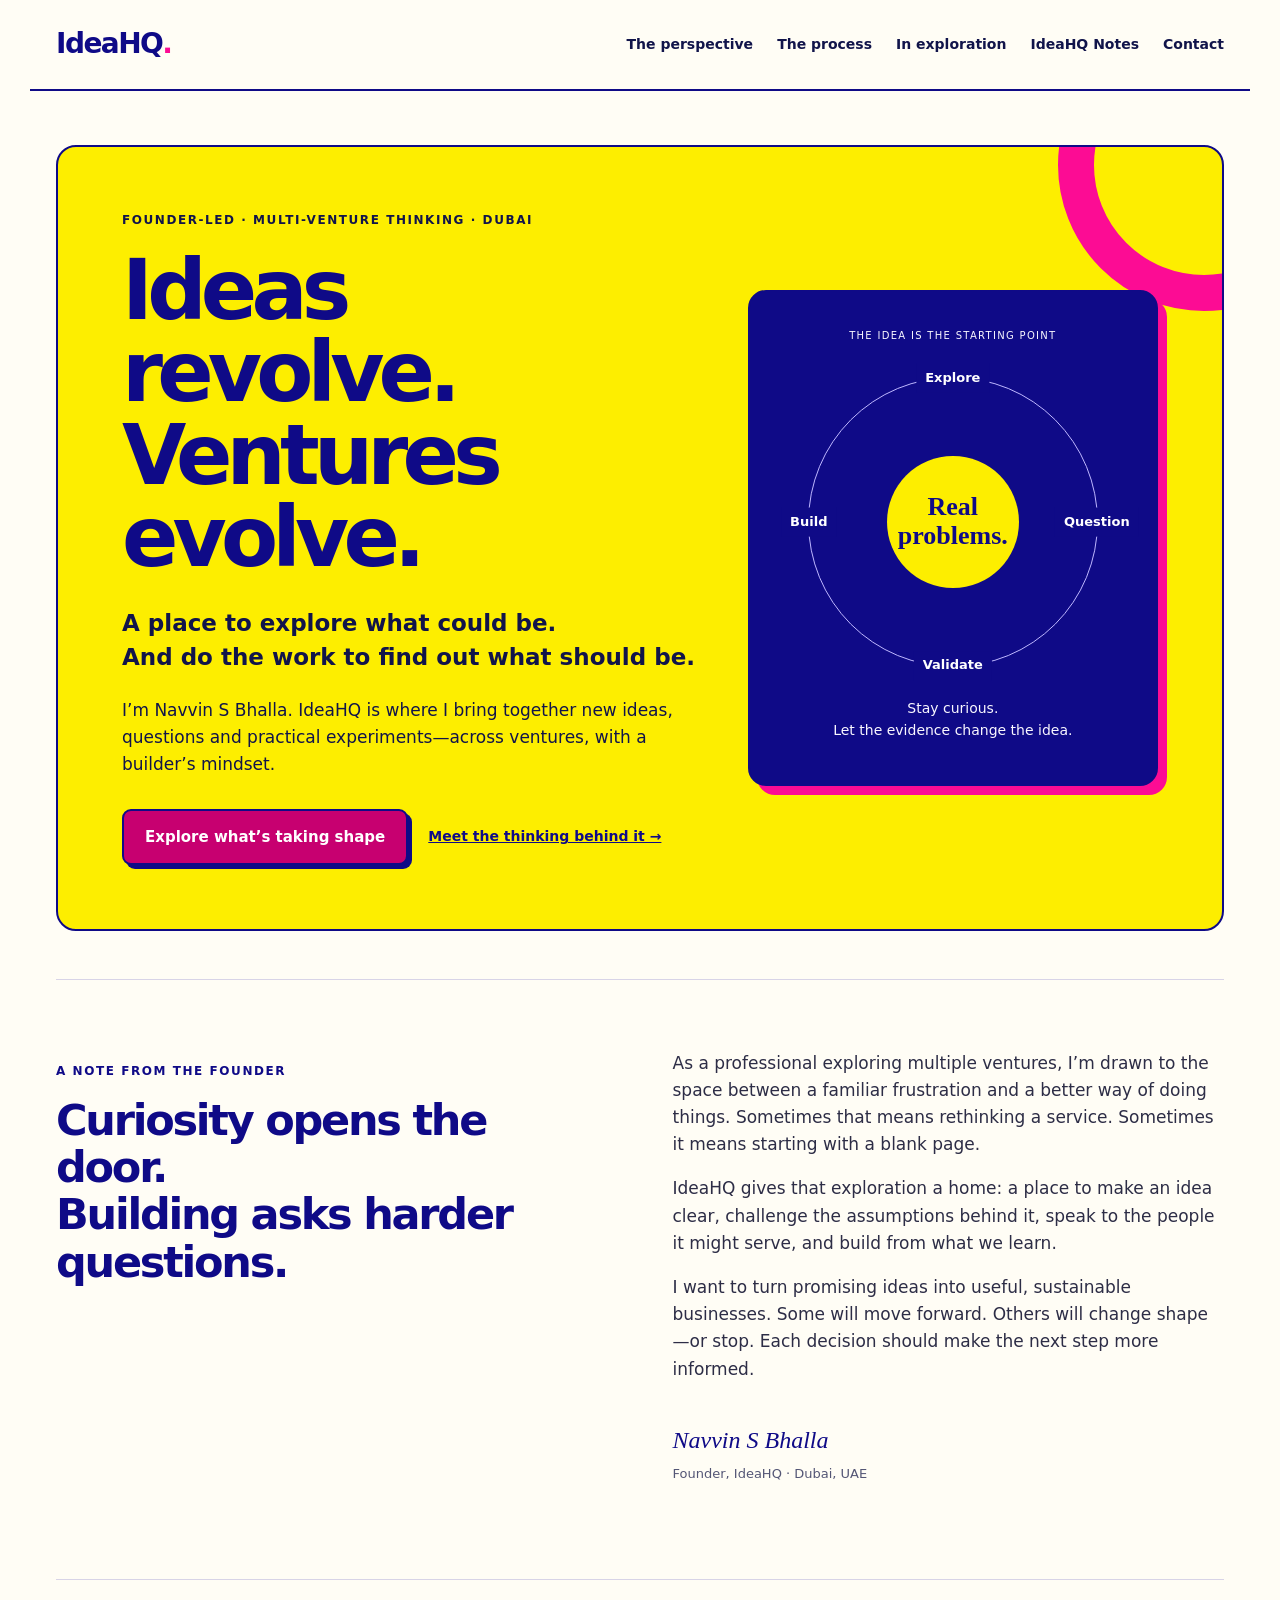
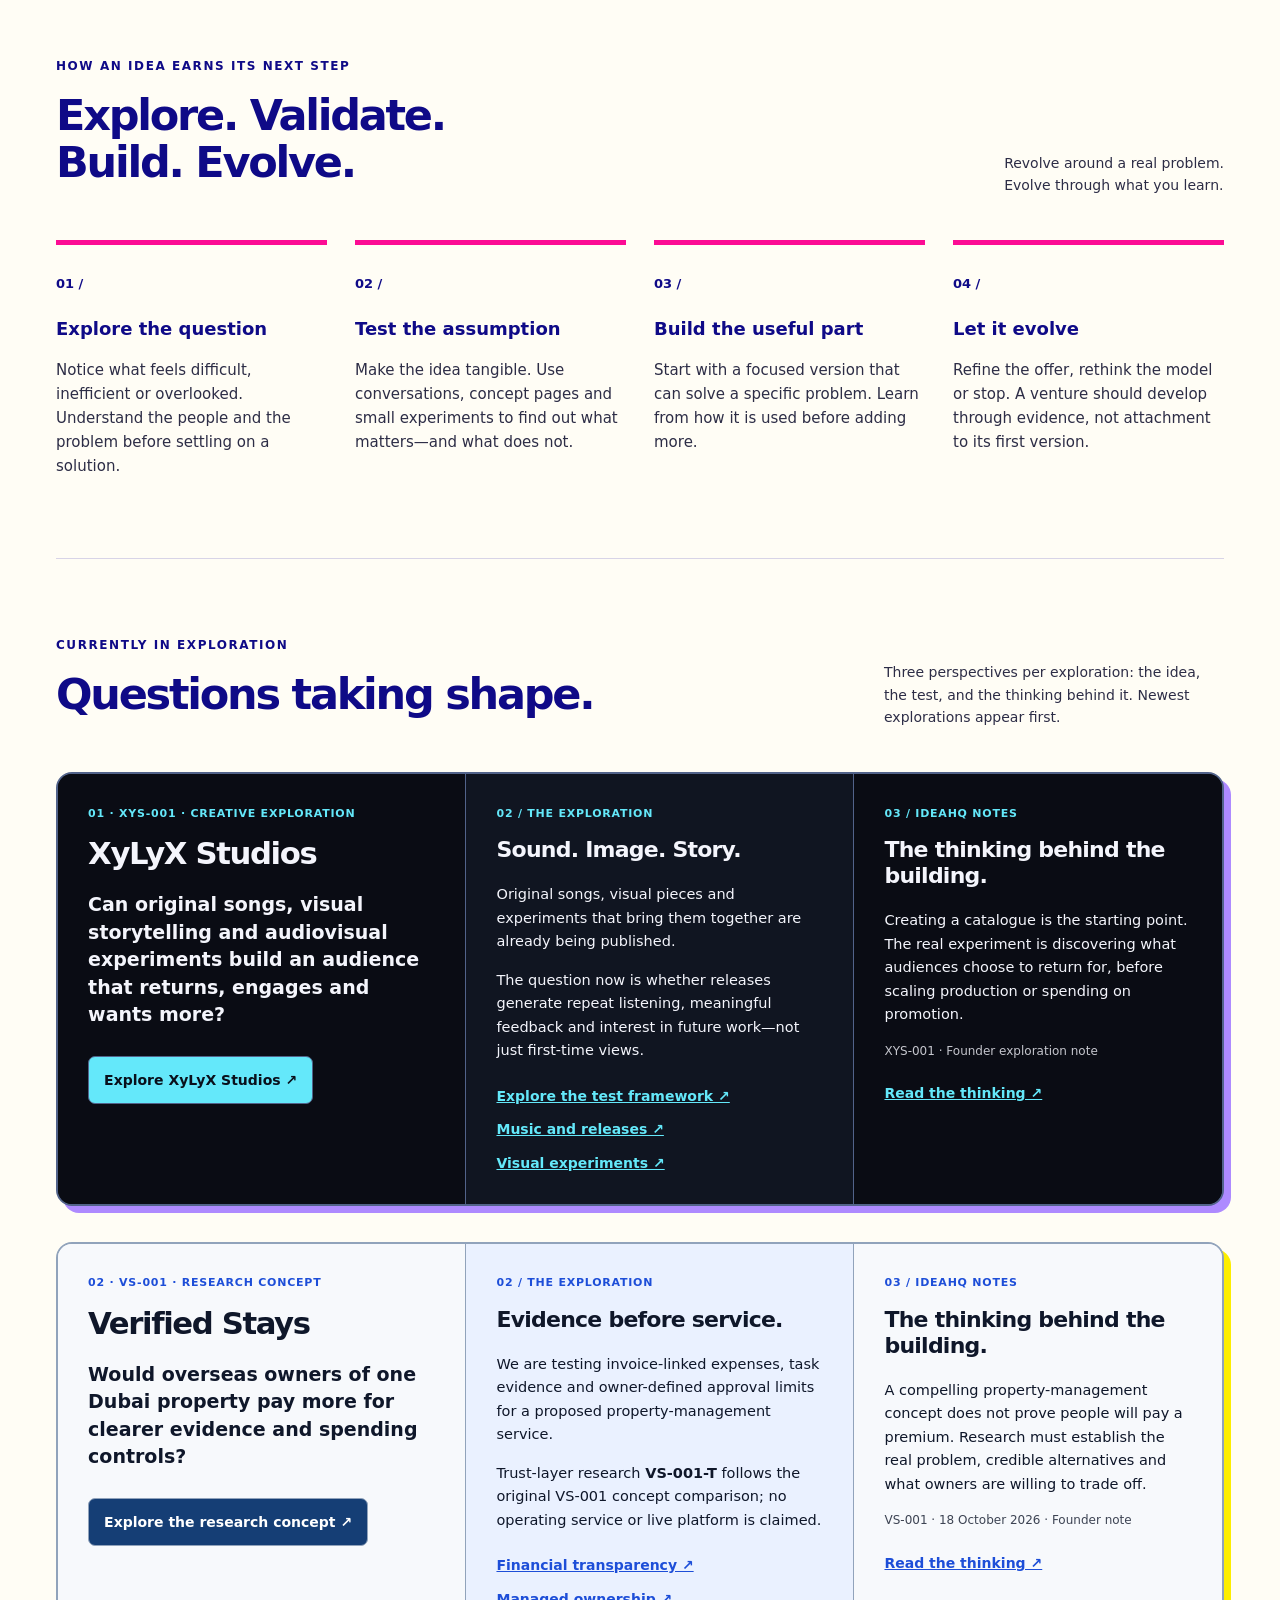
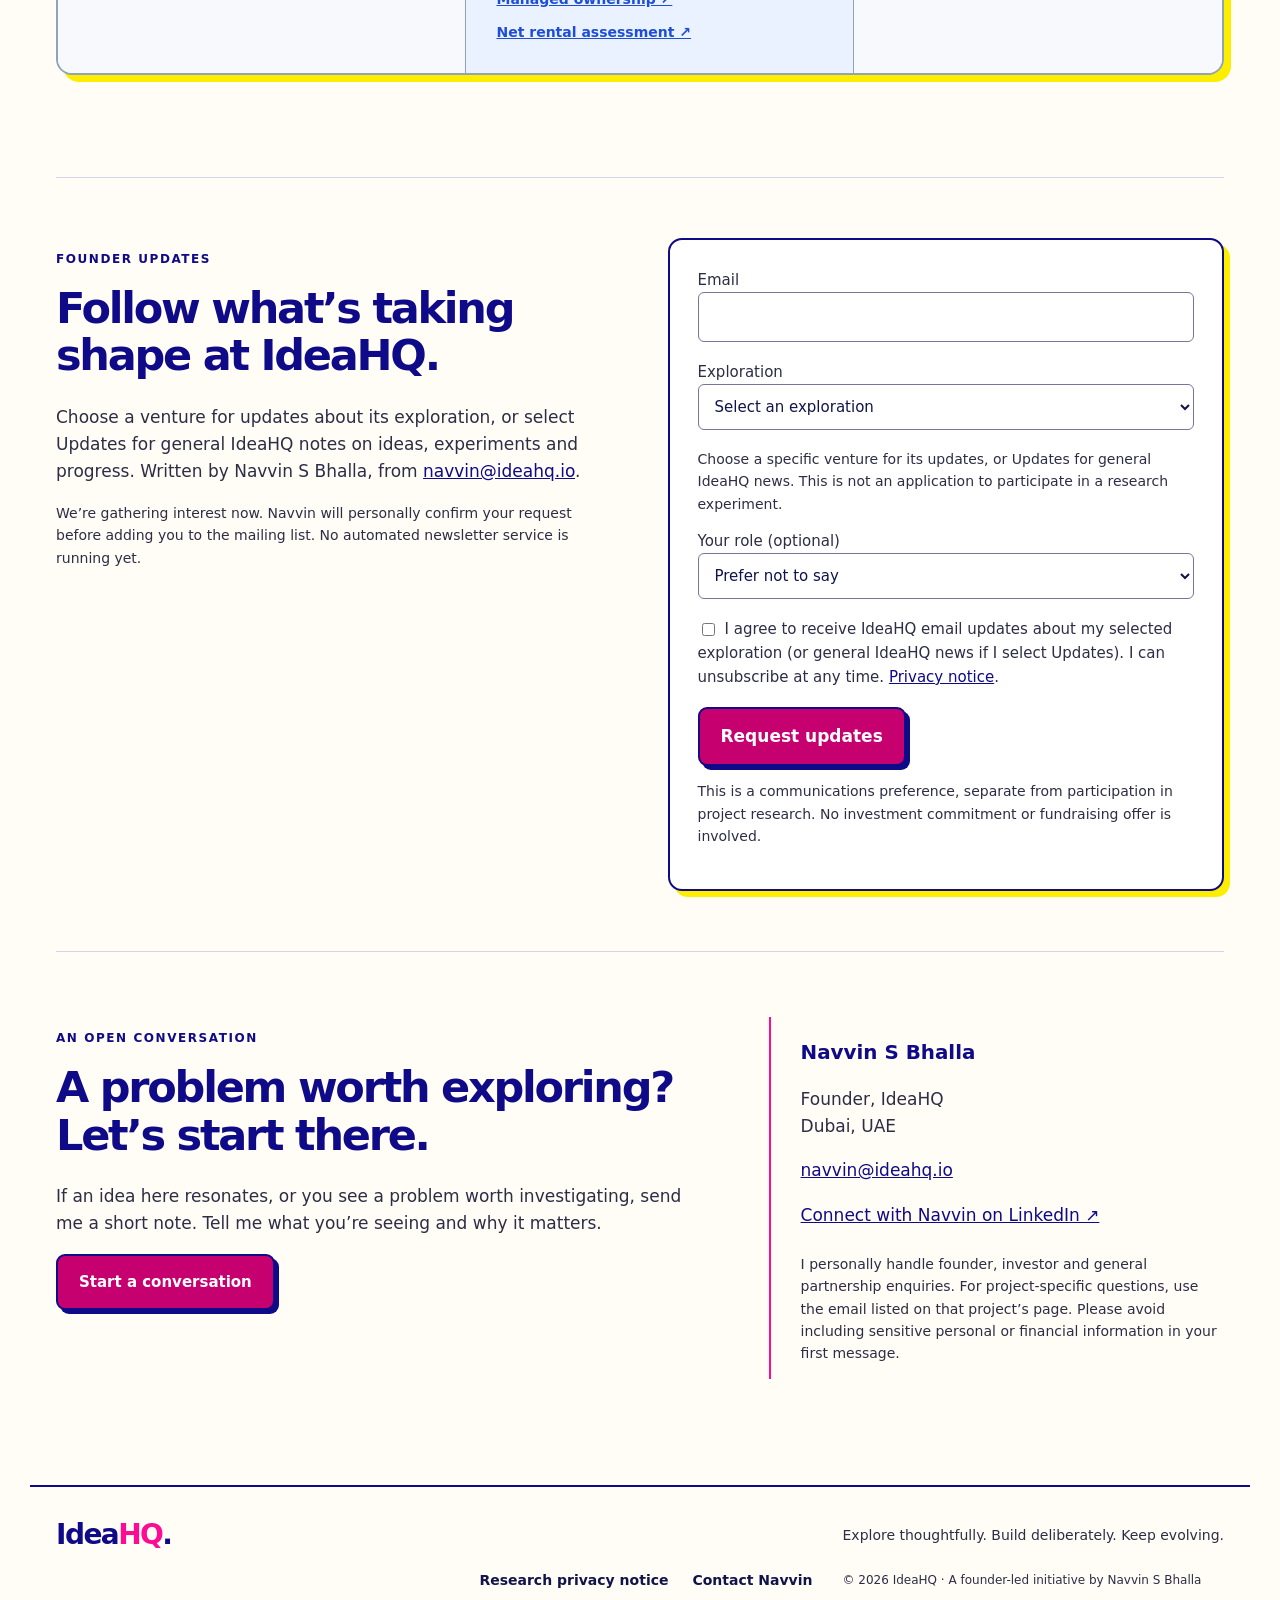
==== site/index.html @ 05d21f43 "Add shared exploration selection to founder update forms" ====
<!doctype html>
<html lang="en"><head><meta charset="utf-8"><meta name="viewport" content="width=device-width, initial-scale=1"><meta name="robots" content="noindex,nofollow"><title>IdeaHQ — Ideas revolve. Ventures evolve.</title><link rel="stylesheet" href="styles.css"><link rel="stylesheet" href="home.css"><link rel="stylesheet" href="idea-brand.css"><meta name="description" content="A founder-led space by Navvin S Bhalla to explore ideas across ventures, test assumptions and build from what we learn."><link rel="canonical" href="https://ideahq.io/">
<meta property="og:type" content="website"><meta property="og:site_name" content="IdeaHQ"><meta property="og:locale" content="en_US"><meta property="og:url" content="https://ideahq.io/"><meta property="og:title" content="IdeaHQ — Ideas revolve. Ventures evolve."><meta property="og:description" content="A founder-led space by Navvin S Bhalla to explore ideas across ventures, test assumptions and build from what we learn."><meta property="og:image" content="https://ideahq.io/assets/ideahq-share-v1.png"><meta property="og:image:secure_url" content="https://ideahq.io/assets/ideahq-share-v1.png"><meta property="og:image:type" content="image/png"><meta property="og:image:width" content="1200"><meta property="og:image:height" content="630"><meta property="og:image:alt" content="IdeaHQ. Ideas revolve. Ventures evolve. Explore ideas, test assumptions and build.">
<meta name="twitter:card" content="summary_large_image"><meta name="twitter:title" content="IdeaHQ — Ideas revolve. Ventures evolve."><meta name="twitter:description" content="A founder-led space by Navvin S Bhalla to explore ideas across ventures, test assumptions and build from what we learn."><meta name="twitter:image" content="https://ideahq.io/assets/ideahq-share-v1.png"><meta name="twitter:image:alt" content="IdeaHQ. Ideas revolve. Ventures evolve. Explore ideas, test assumptions and build."></head>
<body class="home"><header><a class="brand" href="./">Idea<span>HQ</span><span class="wordmark-dot">.</span></a><nav aria-label="Main navigation"><a href="#perspective">The perspective</a><a href="#process">The process</a><a href="#exploring">In exploration</a><a href="notes/">IdeaHQ Notes</a><a href="#contact">Contact</a></nav></header>
<main><section class="home-hero"><div><p class="eyebrow">Founder-led · Multi-venture thinking · Dubai</p><h1>Ideas revolve.<br>Ventures evolve.</h1><p class="hero-lead">A place to explore what could be.<br>And do the work to find out what should be.</p><p>I’m Navvin S Bhalla. IdeaHQ is where I bring together new ideas, questions and practical experiments—across ventures, with a builder’s mindset.</p><div class="hero-actions"><a class="primary-cta" href="#exploring">Explore what’s taking shape</a><a class="text-link" href="#perspective">Meet the thinking behind it →</a></div></div><aside class="thinking-map" aria-label="Our approach: explore, question, validate, build, and repeat"><span class="map-label">THE IDEA IS THE STARTING POINT</span><div class="orbit"><span class="orbit-word top">Explore</span><span class="orbit-word right">Question</span><div class="orbit-centre">Real<br>problems.</div><span class="orbit-word bottom">Validate</span><span class="orbit-word left">Build</span></div><p>Stay curious.<br>Let the evidence change the idea.</p></aside></section>
<section class="founder-section" id="perspective"><div><p class="eyebrow">A note from the founder</p><h2>Curiosity opens the door.<br>Building asks harder questions.</h2></div><div class="founder-copy"><p>As a professional exploring multiple ventures, I’m drawn to the space between a familiar frustration and a better way of doing things. Sometimes that means rethinking a service. Sometimes it means starting with a blank page.</p><p>IdeaHQ gives that exploration a home: a place to make an idea clear, challenge the assumptions behind it, speak to the people it might serve, and build from what we learn.</p><p>I want to turn promising ideas into useful, sustainable businesses. Some will move forward. Others will change shape—or stop. Each decision should make the next step more informed.</p><p class="signature">Navvin S Bhalla<span>Founder, IdeaHQ · Dubai, UAE</span></p></div></section>
<section class="process-section" id="process"><div class="section-head"><div><p class="eyebrow">How an idea earns its next step</p><h2>Explore. Validate.<br>Build. Evolve.</h2></div><p>Revolve around a real problem.<br>Evolve through what you learn.</p></div><div class="process-grid"><article><span class="step-number">01 /</span><h3>Explore the question</h3><p>Notice what feels difficult, inefficient or overlooked. Understand the people and the problem before settling on a solution.</p></article><article><span class="step-number">02 /</span><h3>Test the assumption</h3><p>Make the idea tangible. Use conversations, concept pages and small experiments to find out what matters—and what does not.</p></article><article><span class="step-number">03 /</span><h3>Build the useful part</h3><p>Start with a focused version that can solve a specific problem. Learn from how it is used before adding more.</p></article><article><span class="step-number">04 /</span><h3>Let it evolve</h3><p>Refine the offer, rethink the model or stop. A venture should develop through evidence, not attachment to its first version.</p></article></div></section>
<section class="exploring-section exploration-directory" id="exploring">
<div class="section-head"><div><p class="eyebrow">Currently in exploration</p><h2>Questions taking shape.</h2></div><p>Three perspectives per exploration: the idea, the test, and the thinking behind it. Newest explorations appear first.</p></div>
<!-- STANDARD: newest first, display positions only. Preserve immutable experiment IDs, URLs, and form identifiers. Each exploration has exactly three panels. -->
<article class="exploration-row exploration-row--xylyx" aria-labelledby="xylyx-studios-title">
<div class="exploration-panel exploration-panel--identity">
<p class="exploration-kicker">01 · XYS-001 · Creative exploration</p>
<h3 id="xylyx-studios-title">XyLyX Studios</h3>
<p class="exploration-question">Can original songs, visual storytelling and audiovisual experiments build an audience that returns, engages and wants more?</p>
<a class="exploration-cta" href="https://xylyxstudios.com/" rel="noopener noreferrer">Explore XyLyX Studios ↗</a>
</div>
<div class="exploration-panel exploration-panel--test">
<p class="exploration-panel-label">02 / The exploration</p>
<h4>Sound. Image. Story.</h4>
<p>Original songs, visual pieces and experiments that bring them together are already being published.</p>
<p>The question now is whether releases generate repeat listening, meaningful feedback and interest in future work—not just first-time views.</p>
<div class="exploration-links"><a href="xylyx-studios/">Explore the test framework ↗</a><a href="https://xylyxstudios.com/works/" rel="noopener noreferrer">Music and releases ↗</a><a href="https://xylyxstudios.com/visuals/" rel="noopener noreferrer">Visual experiments ↗</a></div>
</div>
<div class="exploration-panel exploration-panel--thinking">
<p class="exploration-panel-label">03 / IdeaHQ Notes</p>
<h4>The thinking behind the building.</h4>
<p>Creating a catalogue is the starting point. The real experiment is discovering what audiences choose to return for, before scaling production or spending on promotion.</p>
<p class="exploration-note-meta">XYS-001 · Founder exploration note</p>
<a class="exploration-note-link" href="notes/#xylyx-studios-exploration">Read the thinking ↗</a>
</div>
</article>
<article class="exploration-row exploration-row--stays" aria-labelledby="verified-stays-title">
<div class="exploration-panel exploration-panel--identity">
<p class="exploration-kicker">02 · VS-001 · Research concept</p>
<h3 id="verified-stays-title">Verified Stays</h3>
<p class="exploration-question">Would overseas owners of one Dubai property pay more for clearer evidence and spending controls?</p>
<a class="exploration-cta" href="verified-stays/">Explore the research concept ↗</a>
</div>
<div class="exploration-panel exploration-panel--test">
<p class="exploration-panel-label">02 / The exploration</p>
<h4>Evidence before service.</h4>
<p>We are testing invoice-linked expenses, task evidence and owner-defined approval limits for a proposed property-management service.</p>
<p>Trust-layer research <strong>VS-001-T</strong> follows the original VS-001 concept comparison; no operating service or live platform is claimed.</p>
<div class="exploration-links"><a href="property-finance/">Financial transparency ↗</a><a href="property-managed/">Managed ownership ↗</a><a href="property-yield/">Net rental assessment ↗</a></div>
</div>
<div class="exploration-panel exploration-panel--thinking">
<p class="exploration-panel-label">03 / IdeaHQ Notes</p>
<h4>The thinking behind the building.</h4>
<p>A compelling property-management concept does not prove people will pay a premium. Research must establish the real problem, credible alternatives and what owners are willing to trade off.</p>
<p class="exploration-note-meta">VS-001 · 18 October 2026 · Founder note</p>
<a class="exploration-note-link" href="notes/#starting-with-questions">Read the thinking ↗</a>
</div>
</article>
</section>
<section class="notes-subscribe" id="subscribe"><div><p class="eyebrow">Founder updates</p><h2>Follow what’s taking shape at IdeaHQ.</h2><p>Choose a venture for updates about its exploration, or select Updates for general IdeaHQ notes on ideas, experiments and progress. Written by Navvin S Bhalla, from <a href="mailto:navvin@ideahq.io">navvin@ideahq.io</a>.</p><p class="small">We’re gathering interest now. Navvin will personally confirm your request before adding you to the mailing list. No automated newsletter service is running yet.</p></div><form name="ideahq-founder-updates" method="POST" action="/updates-thanks" data-netlify="true" netlify-honeypot="bot-field"><input type="hidden" name="form-name" value="ideahq-founder-updates"><input type="hidden" name="subject" value="[IdeaHQ | Founder Updates] Subscription request"><input type="hidden" name="notice_version" value="founder-updates-2026-11-11-v2"><p hidden><label>Leave empty<input name="bot-field" tabindex="-1" autocomplete="off"></label></p><label for="subscriber-email">Email<input id="subscriber-email" type="email" name="email" autocomplete="email" maxlength="254" required></label><label for="subscriber-exploration">Exploration<select id="subscriber-exploration" name="exploration_interest" data-exploration-select required><option value="">Select an exploration</option><option value="XYS-001">XyLyX Studios (XYS-001)</option><option value="VS-001">Verified Stays (VS-001)</option><option value="updates">Updates</option></select></label><p class="small exploration-select-help">Choose a specific venture for its updates, or Updates for general IdeaHQ news. This is not an application to participate in a research experiment.</p><label for="subscriber-role">Your role (optional)<select id="subscriber-role" name="role"><option value="">Prefer not to say</option><option>Investor / venture capital</option><option>Family office</option><option>Accelerator / incubator</option><option>Founder / collaborator</option><option>Other interested reader</option></select></label><label class="check"><input type="checkbox" name="updates_consent" value="yes" required>I agree to receive IdeaHQ email updates about my selected exploration (or general IdeaHQ news if I select Updates). I can unsubscribe at any time. <a href="/updates-privacy.html">Privacy notice</a>.</label><button type="submit">Request updates</button><p class="small">This is a communications preference, separate from participation in project research. No investment commitment or fundraising offer is involved.</p></form></section><section class="contact-section" id="contact"><div><p class="eyebrow">An open conversation</p><h2>A problem worth exploring?<br>Let’s start there.</h2><p>If an idea here resonates, or you see a problem worth investigating, send me a short note. Tell me what you’re seeing and why it matters.</p><a class="primary-cta" href="mailto:navvin@ideahq.io">Start a conversation</a></div><div class="contact-details"><h3>Navvin S Bhalla</h3><p>Founder, IdeaHQ<br>Dubai, UAE</p><a href="mailto:navvin@ideahq.io">navvin@ideahq.io</a><p><a href="https://www.linkedin.com/in/navvyn" rel="noopener noreferrer" target="_blank">Connect with Navvin on LinkedIn ↗</a></p><p class="small">I personally handle founder, investor and general partnership enquiries. For project-specific questions, use the email listed on that project’s page. Please avoid including sensitive personal or financial information in your first message.</p></div></section></main>
<footer><a class="brand" href="./">Idea<span>HQ</span>.</a><p>Explore thoughtfully. Build deliberately. Keep evolving.</p><nav aria-label="Footer navigation"><a href="privacy.html">Research privacy notice</a><a href="mailto:navvin@ideahq.io">Contact Navvin</a></nav><p class="small">© 2026 IdeaHQ · A founder-led initiative by Navvin S Bhalla</p></footer><script defer src="/explorations.js"></script></body></html>
---- site/styles.css ----
*{box-sizing:border-box}html{scroll-behavior:smooth}body{margin:0;background:#F7F5F0;color:#0F172A;font:17px/1.6 system-ui,sans-serif}a{color:#2563EB}header,main,footer{max-width:1160px;margin:auto;padding:26px}header{display:flex;justify-content:space-between;align-items:center;border-bottom:1px solid #475569}.brand{color:#0F172A;font-weight:800;font-size:24px;text-decoration:none}.badge,.eyebrow{font-size:12px;letter-spacing:.14em;text-transform:uppercase}.badge{background:#F7F5F0;padding:8px 12px}.hero{display:grid;grid-template-columns:1.4fr 1fr;gap:65px;padding:65px 0}h1{font:clamp(40px,5.7vw,72px)/1.07 Georgia,serif;letter-spacing:-.035em;margin:20px 0}h2{font:36px/1.2 Georgia,serif}h3{margin-bottom:8px}p{max-width:720px}.intro{font-size:20px}.button,button{display:inline-block;border:0;background:#2563EB;color:white;padding:15px 23px;text-decoration:none;font:inherit;cursor:pointer}.button{margin:16px 0}.small{font-size:14px}.panel{background:#F7F5F0;padding:30px;align-self:center;border-top:5px solid #475569}.panel ul{padding-left:22px}.steps{display:grid;grid-template-columns:repeat(3,1fr);gap:32px;padding:20px 0 45px}.number{color:#475569;font-size:14px}.notice{border-left:3px solid #475569;padding:12px 20px;background:#F7F5F0}.formwrap{background:white;padding:35px;margin:25px 0}.grid{display:grid;grid-template-columns:1fr 1fr;gap:20px}label{display:block;font-size:15px}input,select{width:100%;padding:12px;border:1px solid #475569;font:inherit;background:white;color:#0F172A}input[type=checkbox]{width:auto;margin-right:10px}.check{margin:18px 0}.check input{vertical-align:middle}fieldset{border:0;padding:0;margin:0}legend{font-size:22px;margin-bottom:20px}footer{border-top:1px solid #475569;font-size:14px}nav a{margin-right:18px}#result{padding:15px 0;font-weight:bold}:focus-visible{outline:3px solid #2563EB;outline-offset:4px}@media(max-width:760px){.hero,.grid,.steps{grid-template-columns:1fr;gap:22px}.hero{padding:35px 0}header{gap:15px;flex-wrap:wrap}.formwrap{padding:22px}h1{font-size:46px}}
/* Orange is reserved exclusively for primary calls to action. Navy text preserves contrast. */
.button[href="#interest"],button[type="submit"]{background:#F97316;color:#0F172A}
p,.small,.eyebrow,label,footer{color:#475569}
h1,h2,h3,legend,strong{color:#0F172A}
/* Green is only available for explicitly labelled mockup ready states. */
.mockup .ready{color:#15803D}

.detail-field{grid-column:1/-1}.detail-field[hidden]{display:none}.detail-field textarea{display:block;width:100%;padding:12px;border:1px solid #475569;border-radius:4px;font:inherit;background:white;color:#0F172A;resize:vertical}.detail-field .small{margin:6px 0 10px}.contact-info{padding:35px 0;border-top:1px solid #475569}.contact-info h2{margin-top:0}
---- site/home.css ----
/* IdeaHQ home: same palette, orange exclusively for primary actions. */
.home{--ivory:#F7F5F0;--navy:#0F172A;--slate:#475569;--blue:#2563EB}.home header{gap:30px}.home .brand{font-size:28px}.home .brand span:not(.wordmark-dot){color:var(--blue)}.home nav{display:flex;flex-wrap:wrap;gap:24px}.home nav a{margin:0;font-size:14px}.home h1{font:700 clamp(48px,6vw,80px)/1.05 Georgia,serif;letter-spacing:-.045em;margin:20px 0 28px}.home h2{font:500 clamp(30px,3.7vw,43px)/1.2 Georgia,serif;letter-spacing:-.025em;margin:16px 0 24px}.home .eyebrow{color:var(--blue);font-weight:650}.home-hero{display:grid;grid-template-columns:1.4fr 1fr;gap:65px;align-items:center;padding:80px 0 76px}.hero-lead{font-size:23px;line-height:1.45}.hero-actions{display:flex;flex-wrap:wrap;align-items:center;gap:20px;margin-top:30px}.primary-cta{display:inline-block;background:#F97316;color:var(--navy);padding:15px 22px;border-radius:7px;text-decoration:none;font-weight:650;font-size:15px}.text-link{font-size:14px}.thinking-map{padding:28px 18px;text-align:center;border:1px solid var(--slate);border-radius:140px 140px 12px 12px}.map-label{font-size:10px;letter-spacing:.13em;color:var(--slate)}.orbit{position:relative;aspect-ratio:1;max-width:290px;margin:30px auto;border:1px solid var(--blue);border-radius:50%}.orbit-centre{position:absolute;inset:27%;display:grid;place-content:center;border:1px solid var(--slate);border-radius:50%;font:26px/1.1 Georgia,serif}.orbit-word{position:absolute;background:var(--ivory);padding:4px 9px;color:var(--blue);font-size:13px}.orbit-word.top{top:0;left:50%;transform:translate(-50%,-50%)}.orbit-word.bottom{bottom:0;left:50%;transform:translate(-50%,50%)}.orbit-word.left{left:0;top:50%;transform:translate(-50%,-50%)}.orbit-word.right{right:0;top:50%;transform:translate(50%,-50%)}.thinking-map p{font-size:14px}.founder-section{display:grid;grid-template-columns:1fr 1fr;gap:65px;padding:70px 0;border-top:1px solid var(--slate)}.founder-copy p:first-child{margin-top:0}.signature{font:italic 24px Georgia,serif;color:var(--navy);padding-top:20px}.signature span{display:block;font:13px/1.6 system-ui,sans-serif;color:var(--slate);margin-top:10px}.process-section,.exploring-section{padding:65px 0;border-top:1px solid var(--slate)}.section-head{display:flex;justify-content:space-between;align-items:end;gap:35px;margin-bottom:30px}.section-head>p{font-size:14px;max-width:340px}.process-grid{display:grid;grid-template-columns:repeat(4,minmax(0,1fr));gap:28px}.process-grid article{padding-top:24px;border-top:2px solid var(--blue)}.process-grid h3{font-size:18px}.process-grid p{font-size:15px}.step-number{font-size:13px;color:var(--slate)}.venture-feature{display:grid;grid-template-columns:1fr 1fr;border:1px solid var(--slate);border-radius:12px;overflow:hidden}.venture-summary,.venture-detail{padding:35px}.venture-summary{border-right:1px solid var(--slate)}.status-label{font-size:11px;text-transform:uppercase;letter-spacing:.08em;color:var(--blue)}.venture-summary h3{font:36px Georgia,serif;margin:20px 0}.venture-question{font-size:21px;line-height:1.5}.related-links{display:flex;flex-direction:column;gap:10px;font-size:14px}.contact-section{display:grid;grid-template-columns:1.4fr 1fr;gap:75px;padding:65px 0 80px;border-top:1px solid var(--slate)}.contact-details{align-self:center;border-left:2px solid var(--blue);padding-left:30px}.contact-details .small{margin-top:24px}.home footer{display:grid;grid-template-columns:1fr auto;gap:12px 30px;align-items:center}.home footer p{font-size:14px;margin:0}.home footer nav{justify-content:flex-end}.home footer .small{font-size:12px}
@media(max-width:900px){.process-grid{grid-template-columns:1fr 1fr}.home-hero{gap:35px}.orbit{max-width:220px}.thinking-map{padding:24px}.home header{flex-wrap:wrap}.home nav{gap:16px}}
@media(max-width:650px){.home-hero,.founder-section,.venture-feature,.contact-section{grid-template-columns:1fr;gap:28px}.home-hero{padding:40px 0}.home h1{font-size:52px}.thinking-map{max-width:340px;width:100%;justify-self:center}.founder-section,.process-section,.exploring-section,.contact-section{padding:42px 0}.section-head{display:block}.process-grid{gap:20px}.venture-summary{border-right:0;border-bottom:1px solid var(--slate)}.venture-summary,.venture-detail{padding:24px}.home footer{grid-template-columns:1fr}.home footer nav{justify-content:flex-start}.contact-details{padding-left:20px}.hero-lead{font-size:21px}}
@media(prefers-reduced-motion:reduce){html{scroll-behavior:auto}}

.notes-subscribe{display:grid;grid-template-columns:1fr 1fr;gap:55px;padding:60px 0;border-top:1px solid #475569}.notes-subscribe form{padding:28px;border:1px solid #475569;border-radius:12px;background:white}.notes-subscribe form>label{margin-bottom:18px}.notes-subscribe button{border-radius:7px}.note-preview{border-left:2px solid #2563EB;padding:12px 26px}.notes-intro{padding:60px 0 30px}.founder-note{max-width:760px;padding-bottom:55px}.founder-note h3{margin-top:30px}.founder-note p{max-width:760px}@media(max-width:650px){.notes-subscribe{grid-template-columns:1fr;gap:20px;padding:40px 0}}
---- site/idea-brand.css ----
/* IdeaHQ V2 brand presentation: homepage and founder notes only.
   The VS-001 research routes and forms deliberately keep their original styles. */
:root {
  --idea-yellow: #FDEE00;
  --idea-cobalt: #0F0A87;
  --idea-pink: #FC0C94;
  --idea-ivory: #FFFDF5;
  --idea-ink: #11144A;
  --idea-body: #2D2D46;
  --idea-muted: #545675;
  --idea-hairline: #D8D4E7;
  --idea-focus: #0F0A87;
}
html { scroll-padding-top: 20px; }
body.home {
  background: var(--idea-ivory);
  color: var(--idea-body);
  font-family: Inter, ui-sans-serif, system-ui, -apple-system, "Segoe UI", sans-serif;
  font-size: 17px;
}
.home header,.home main,.home footer { max-width: 1220px; }
.home header {
  background: var(--idea-ivory);
  border-bottom: 2px solid var(--idea-cobalt);
  padding-top: 22px; padding-bottom: 22px;
}
.home .brand, .home .brand span:not(.wordmark-dot) { color: var(--idea-cobalt); font-weight: 850; letter-spacing: -.055em; }
.home .brand .wordmark-dot, .home footer .brand > span:last-child { color: var(--idea-pink); }
.home nav a { color: var(--idea-ink); text-decoration: none; font-weight: 600; }
.home nav a:hover, .home nav a:focus-visible { color: #AC0065; }
.home h1,.home h2,.home h3,.home legend { color: var(--idea-cobalt); }
.home h1,.home h2 { font-family: ui-sans-serif, Inter, system-ui, sans-serif; font-weight: 850; }
.home h1 { letter-spacing: -.07em; line-height: .99; }
.home h2 { letter-spacing: -.052em; line-height: 1.1; }
.home p,.home .small,.home label { color: var(--idea-body); }
.home .eyebrow,.home .section-label { color: var(--idea-cobalt); letter-spacing: .13em; font-weight: 800; }
.home a { color: var(--idea-cobalt); }
.home a:hover { color: #AE0064; }
.home .home-hero {
  position: relative; isolation: isolate;
  background: var(--idea-yellow);
  border: 2px solid var(--idea-cobalt);
  border-radius: 20px;
  padding: clamp(26px,5vw,68px);
  margin: 28px 0 48px;
  gap: clamp(28px,4vw,56px);
  overflow: hidden;
}
.home .home-hero::after {
  content:""; position:absolute; z-index:-1; width:220px;height:220px;
  border: 36px solid var(--idea-pink); border-radius:50%; right:-128px;top:-128px;
}
.home .home-hero .eyebrow { margin-top: 0; }
.home .home-hero h1 { max-width: 700px; font-size: clamp(46px, 6.5vw, 90px); }
.home .home-hero .hero-lead { color: var(--idea-ink); font-weight: 650; }
.home .home-hero p { color: var(--idea-ink); }
.home .primary-cta, .home .notes-subscribe button {
  display:inline-flex; align-items:center; justify-content:center;
  border:2px solid var(--idea-cobalt); border-radius: 9px;
  background: #C70070; color: white;
  font-weight: 800; text-decoration: none;
  padding: 14px 21px;
  box-shadow: 4px 4px 0 var(--idea-cobalt);
  transition: transform .16s ease, box-shadow .16s ease, background .16s ease;
}
.home .primary-cta:hover, .home .notes-subscribe button:hover {
  background:#A80060; color:white; transform:translate(2px,2px);
  box-shadow: 2px 2px 0 var(--idea-cobalt);
}
.home .text-link { color:var(--idea-cobalt); font-weight:800; }
.home .thinking-map {
  background: var(--idea-cobalt); color:white;
  border: 2px solid var(--idea-cobalt); border-radius: 18px;
  box-shadow: 9px 9px 0 var(--idea-pink);
}
.home .thinking-map p,.home .thinking-map .map-label { color:#F9F7FF; }
.home .orbit { border-color: #BEB7FF; }
.home .orbit-centre { background:var(--idea-yellow); border:0; color:var(--idea-cobalt); font-weight:800; }
.home .orbit-word { background:var(--idea-cobalt); color:#FFF; font-weight:700; }
.home .founder-section,.home .process-section,.home .exploring-section,.home .contact-section,.home .notes-subscribe {
  border-top: 1px solid var(--idea-hairline);
}
.home .signature { color:var(--idea-cobalt); }
.home .signature span { color:var(--idea-muted); }
.home .process-grid article { border-top: 5px solid var(--idea-pink); }
.home .step-number,.home .status-label { color:var(--idea-cobalt); font-weight:800; }
.home .venture-feature {
  background:white; border: 2px solid var(--idea-cobalt); border-radius:15px;
  box-shadow: 8px 8px 0 var(--idea-yellow);
}
.home .venture-summary { background:#F5F3FF; border-color: var(--idea-hairline); }
.home .venture-detail { background:white; }
.home .venture-summary h3 { color:var(--idea-cobalt); font-family:ui-sans-serif,system-ui,sans-serif; font-weight:850; }
.home .note-preview { border-color:var(--idea-pink); background:white; padding:22px 26px; }
.home .notes-subscribe form {
  border: 2px solid var(--idea-cobalt); border-radius:14px;
  background:white; box-shadow:6px 6px 0 var(--idea-yellow);
}
.home input,.home select,.home textarea {
  border: 1px solid #77769A; border-radius:6px;
  background:white; color:var(--idea-ink);
}
.home .check { color:var(--idea-body); }
.home .contact-details { border-color:var(--idea-pink); }
.home footer { border-top:2px solid var(--idea-cobalt); }
.home :focus-visible { outline:3px solid var(--idea-pink); outline-offset:4px; }
@media(max-width:900px) {
  .home .home-hero { grid-template-columns:1fr; }
  .home .thinking-map { width:min(100%,390px); justify-self:center; }
}
@media(max-width:650px) {
  .home .home-hero { border-radius:14px; margin:18px 0 26px; padding:26px 18px 34px; }
  .home .home-hero h1 { font-size:clamp(40px,10vw,59px); }
  .home .home-hero::after { width:120px;height:120px;right:-95px;top:-95px; }
  .home .thinking-map { box-shadow:5px 5px 0 var(--idea-pink); }
  .home .venture-feature { box-shadow:5px 5px 0 var(--idea-yellow); }
  .home .notes-subscribe form { padding:22px; }
}
@media(prefers-reduced-motion:reduce) {
  .home *, .home *::before, .home *::after { transition-duration:0.01ms !important; }
}

/* Multiple independent explorations, with no visual implication of validation. */
.home .exploring-section .venture-feature + .venture-feature { margin-top: 28px; }
.home .venture-feature--studios .venture-summary { background:#FFF6FA; }
.home .venture-feature--studios .status-label { color:#A80060; }
.home .venture-feature--studios .venture-detail .related-links a { overflow-wrap:anywhere; }

/* Venture-specific three-panel exploration system.
   Theme tokens are scoped to individual exploration rows, NOT IdeaHQ globally. */
.home .exploration-directory { container-type:inline-size; }
.home .exploration-row {
  --explore-bg:#F7F9FC; --explore-ink:#0F172A; --explore-accent:#2563EB;
  --explore-border:#A8B4C7; --explore-soft:#EAF1FF; --explore-button:#0F172A;
  display:grid; grid-template-columns: minmax(0,1.05fr) minmax(0,1fr) minmax(0,.95fr);
  border:2px solid var(--explore-border); border-radius:16px;
  overflow:hidden; margin:26px 0 36px; background:var(--explore-bg);
  box-shadow:7px 7px 0 var(--idea-yellow);
}
.home .exploration-row--xylyx {
  --explore-bg:#0A0C14; --explore-ink:#F4F5FC; --explore-accent:#64E8FA;
  --explore-border:#52638A; --explore-soft:#101521; --explore-button:#64E8FA;
  box-shadow:7px 7px 0 #AE8AFF;
}
.home .exploration-row--stays {
  --explore-bg:#F7F9FC; --explore-ink:#0F172A; --explore-accent:#1D4ED8;
  --explore-border:#91A3BB; --explore-soft:#EAF1FF; --explore-button:#153E75;
}
.home .exploration-panel {
  padding:clamp(20px,2.35vw,31px); min-width:0;
  background:var(--explore-bg);
}
.home .exploration-panel + .exploration-panel {
  border-left:1px solid var(--explore-border);
}
.home .exploration-panel--test { background:var(--explore-soft); }
.home .exploration-panel--thinking { background:var(--explore-bg); }
.home .exploration-row h3,.home .exploration-row h4,
.home .exploration-row p,.home .exploration-row strong {
  color:var(--explore-ink);
}
.home .exploration-row h3 { font:850 clamp(25px,2.4vw,35px)/1.1 ui-sans-serif,system-ui,sans-serif; letter-spacing:-.045em;margin:14px 0 20px; }
.home .exploration-row h4 { font:800 22px/1.18 ui-sans-serif,system-ui,sans-serif; letter-spacing:-.035em;margin:14px 0 20px; }
.home .exploration-row p { font-size:14.5px; line-height:1.62; margin:0 0 15px; }
.home .exploration-row .exploration-question { font-size:19px; line-height:1.45; font-weight:650; }
.home .exploration-row .exploration-kicker,
.home .exploration-row .exploration-panel-label { font-size:11px; font-weight:850; letter-spacing:.07em; text-transform:uppercase;color:var(--explore-accent); }
.home .exploration-row .exploration-note-meta { font-size:12px; opacity:.8; }
.home .exploration-row a { color:var(--explore-accent); font-size:14px; font-weight:750; }
.home .exploration-row a:hover { text-decoration-thickness:2px; }
.home .exploration-row .exploration-cta {
  display:inline-block; padding:12px 15px; border-radius:7px;
  background:var(--explore-button); color:#fff;
  text-decoration:none; font-weight:800; margin:12px 0 0;
  border:1px solid var(--explore-border);
}
.home .exploration-row--xylyx .exploration-cta { color:#09101B; }
.home .exploration-row .exploration-cta:hover { filter:brightness(.90); }
.home .exploration-row .exploration-links { display:flex; flex-direction:column; align-items:start; gap:11px; margin-top:22px; }
.home .exploration-row .exploration-note-link { display:inline-block; margin-top:6px; }
.home .exploration-row a:focus-visible { outline:3px solid var(--explore-accent); outline-offset:4px; }
@media(max-width:1050px) {
  .home .exploration-row { grid-template-columns:repeat(2,minmax(0,1fr)); }
  .home .exploration-panel--thinking { grid-column:1/-1; border-left:0!important; border-top:1px solid var(--explore-border); }
}
@media(max-width:690px) {
  .home .exploration-row { grid-template-columns:minmax(0,1fr); }
  .home .exploration-panel { grid-column:auto; padding:21px; }
  .home .exploration-panel + .exploration-panel { border-left:0; border-top:1px solid var(--explore-border); }
  .home .exploration-row .exploration-question { font-size:18px; }
}
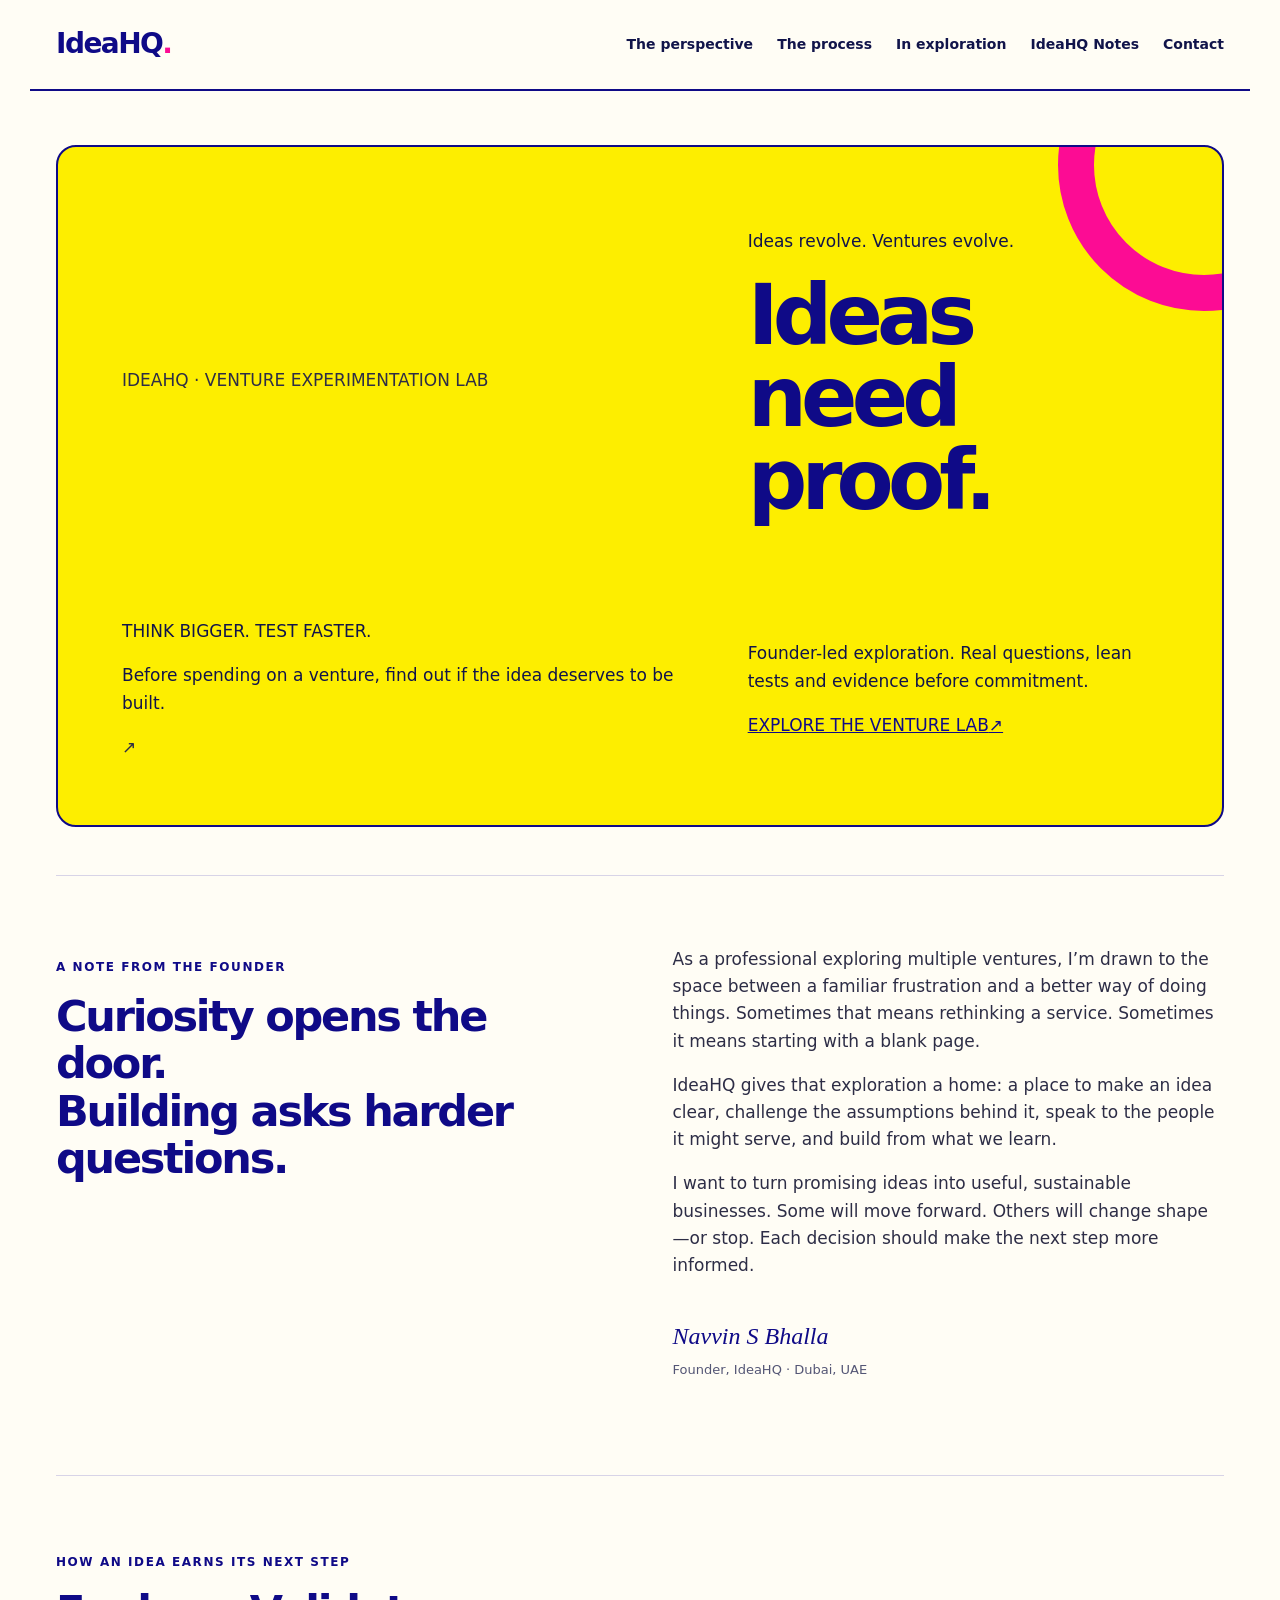
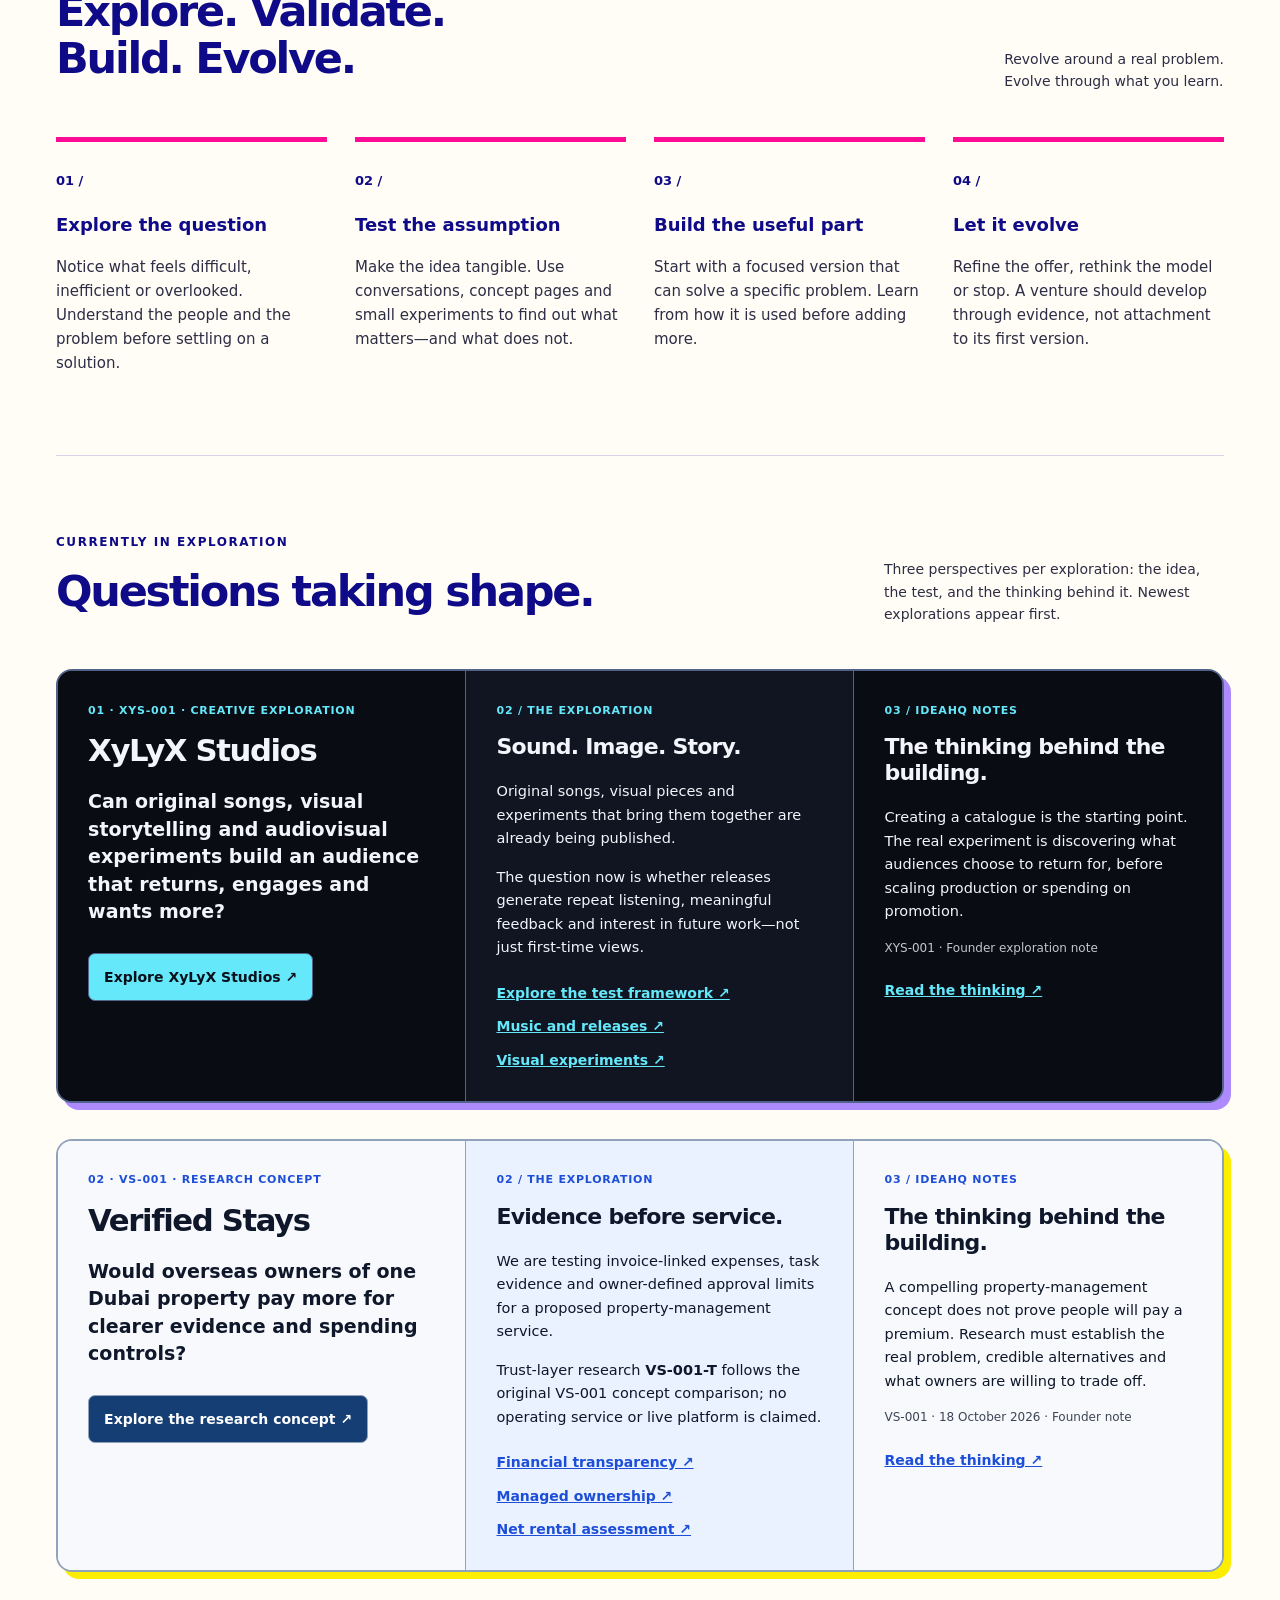
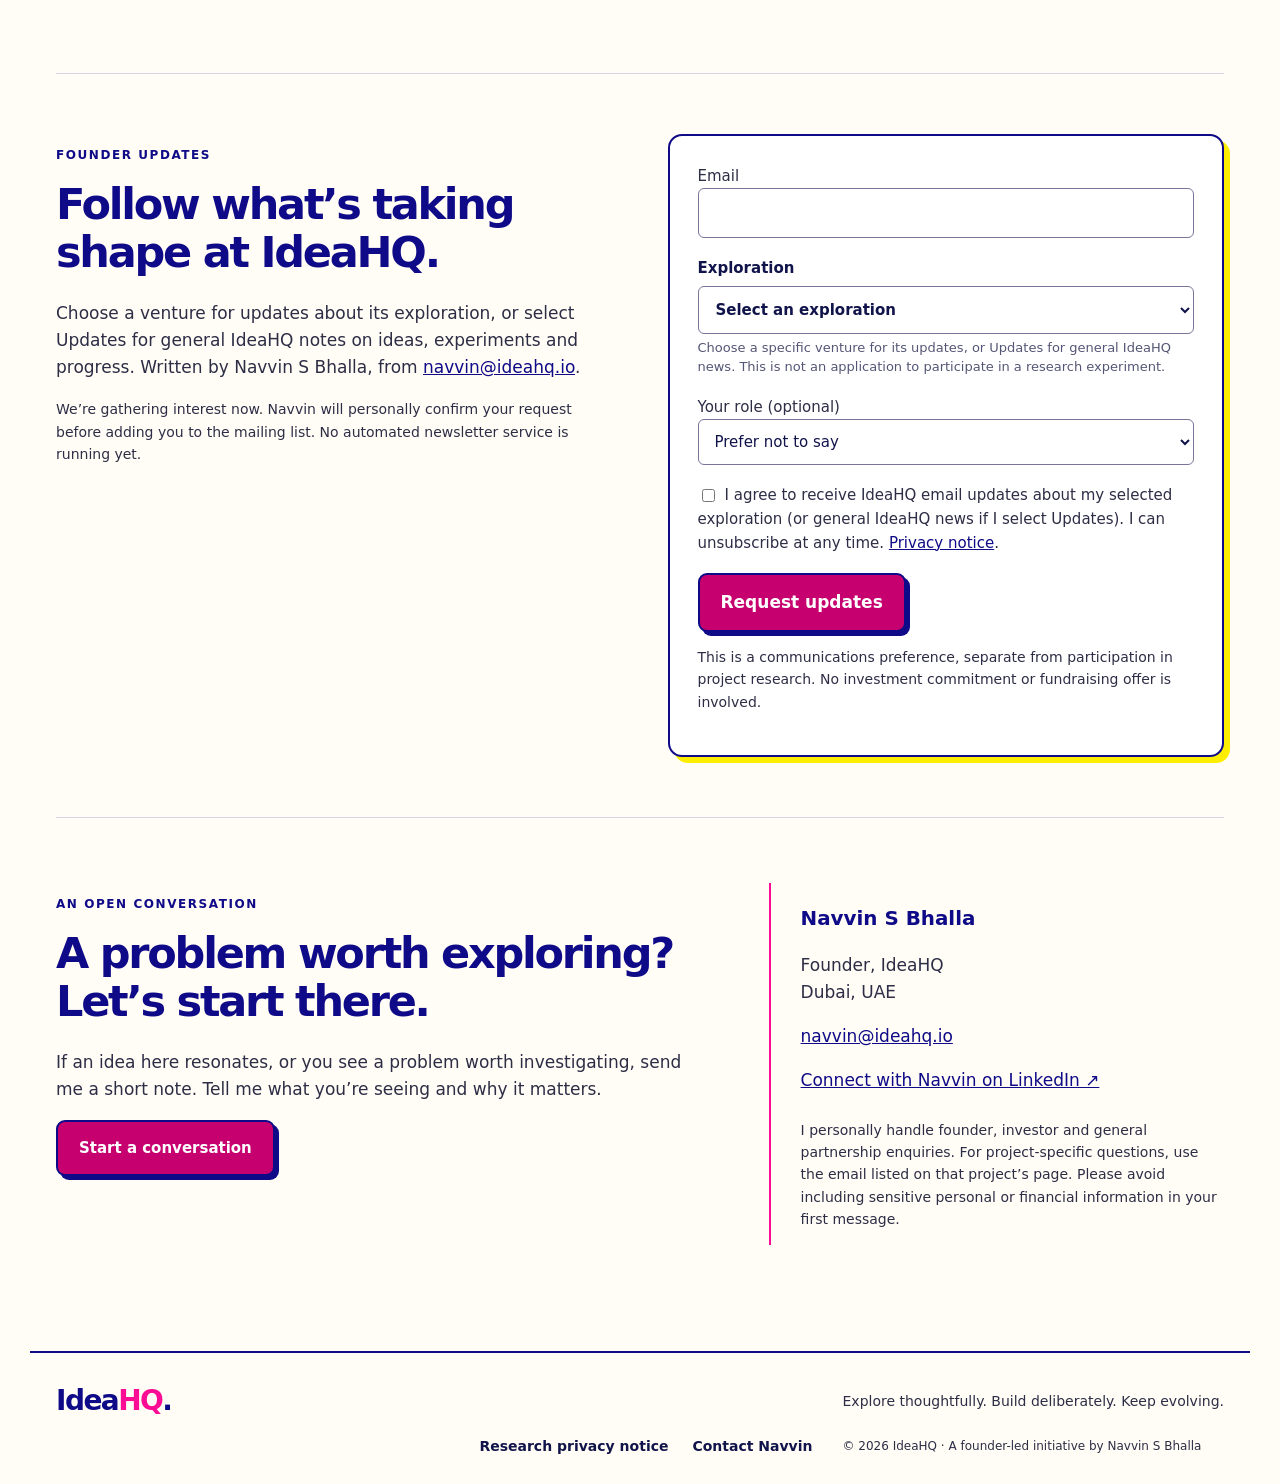
==== commit dbd84e40: "Rebuild IdeaHQ hero around reference-inspired editorial typography and cobalt/yellow/pink compositio" ====
--- a/site/index.html
+++ b/site/index.html
@@ -1,9 +1,14 @@
 <!doctype html>
-<html lang="en"><head><meta charset="utf-8"><meta name="viewport" content="width=device-width, initial-scale=1"><meta name="robots" content="noindex,nofollow"><title>IdeaHQ — Ideas revolve. Ventures evolve.</title><link rel="stylesheet" href="styles.css"><link rel="stylesheet" href="home.css"><link rel="stylesheet" href="idea-brand.css"><meta name="description" content="A founder-led space by Navvin S Bhalla to explore ideas across ventures, test assumptions and build from what we learn."><link rel="canonical" href="https://ideahq.io/">
+<html lang="en"><head><meta charset="utf-8"><meta name="viewport" content="width=device-width, initial-scale=1"><meta name="robots" content="noindex,nofollow"><title>IdeaHQ — Ideas need proof. Test before you build.</title><link rel="stylesheet" href="styles.css"><link rel="stylesheet" href="home.css"><link rel="stylesheet" href="idea-brand.css"><meta name="description" content="IdeaHQ is a founder-led venture experimentation lab: explore business ideas, pressure-test assumptions and gather evidence before building."><link rel="canonical" href="https://ideahq.io/">
 <meta property="og:type" content="website"><meta property="og:site_name" content="IdeaHQ"><meta property="og:locale" content="en_US"><meta property="og:url" content="https://ideahq.io/"><meta property="og:title" content="IdeaHQ — Ideas revolve. Ventures evolve."><meta property="og:description" content="A founder-led space by Navvin S Bhalla to explore ideas across ventures, test assumptions and build from what we learn."><meta property="og:image" content="https://ideahq.io/assets/ideahq-share-v1.png"><meta property="og:image:secure_url" content="https://ideahq.io/assets/ideahq-share-v1.png"><meta property="og:image:type" content="image/png"><meta property="og:image:width" content="1200"><meta property="og:image:height" content="630"><meta property="og:image:alt" content="IdeaHQ. Ideas revolve. Ventures evolve. Explore ideas, test assumptions and build.">
 <meta name="twitter:card" content="summary_large_image"><meta name="twitter:title" content="IdeaHQ — Ideas revolve. Ventures evolve."><meta name="twitter:description" content="A founder-led space by Navvin S Bhalla to explore ideas across ventures, test assumptions and build from what we learn."><meta name="twitter:image" content="https://ideahq.io/assets/ideahq-share-v1.png"><meta name="twitter:image:alt" content="IdeaHQ. Ideas revolve. Ventures evolve. Explore ideas, test assumptions and build."></head>
 <body class="home"><header><a class="brand" href="./">Idea<span>HQ</span><span class="wordmark-dot">.</span></a><nav aria-label="Main navigation"><a href="#perspective">The perspective</a><a href="#process">The process</a><a href="#exploring">In exploration</a><a href="notes/">IdeaHQ Notes</a><a href="#contact">Contact</a></nav></header>
-<main><section class="home-hero"><div><p class="eyebrow">Founder-led · Multi-venture thinking · Dubai</p><h1>Ideas revolve.<br>Ventures evolve.</h1><p class="hero-lead">A place to explore what could be.<br>And do the work to find out what should be.</p><p>I’m Navvin S Bhalla. IdeaHQ is where I bring together new ideas, questions and practical experiments—across ventures, with a builder’s mindset.</p><div class="hero-actions"><a class="primary-cta" href="#exploring">Explore what’s taking shape</a><a class="text-link" href="#perspective">Meet the thinking behind it →</a></div></div><aside class="thinking-map" aria-label="Our approach: explore, question, validate, build, and repeat"><span class="map-label">THE IDEA IS THE STARTING POINT</span><div class="orbit"><span class="orbit-word top">Explore</span><span class="orbit-word right">Question</span><div class="orbit-centre">Real<br>problems.</div><span class="orbit-word bottom">Validate</span><span class="orbit-word left">Build</span></div><p>Stay curious.<br>Let the evidence change the idea.</p></aside></section>
+<main><section class="home-hero" aria-labelledby="hero-title">
+<div class="hero-topline"><span>IDEAHQ · VENTURE EXPERIMENTATION LAB</span><span class="hero-top-dot" aria-hidden="true"></span></div>
+<div class="hero-headline"><p class="hero-kicker">Ideas revolve. Ventures evolve.</p><h1 id="hero-title">Ideas<br>need<br>proof<span class="hero-punctuation">.</span></h1></div>
+<div class="hero-statement"><div><p class="hero-statement-label">THINK BIGGER. TEST FASTER.</p><p class="hero-statement-main">Before spending on a venture, find out if the idea deserves to be built.</p></div><div class="hero-statement-mark" aria-hidden="true">↗</div></div>
+<div class="hero-bottom"><p>Founder-led exploration. Real questions, lean tests and evidence before commitment.</p><a class="hero-explore-link" href="#exploring"><span>EXPLORE THE VENTURE LAB</span><span class="hero-arrow" aria-hidden="true">↗</span></a></div>
+</section>
 <section class="founder-section" id="perspective"><div><p class="eyebrow">A note from the founder</p><h2>Curiosity opens the door.<br>Building asks harder questions.</h2></div><div class="founder-copy"><p>As a professional exploring multiple ventures, I’m drawn to the space between a familiar frustration and a better way of doing things. Sometimes that means rethinking a service. Sometimes it means starting with a blank page.</p><p>IdeaHQ gives that exploration a home: a place to make an idea clear, challenge the assumptions behind it, speak to the people it might serve, and build from what we learn.</p><p>I want to turn promising ideas into useful, sustainable businesses. Some will move forward. Others will change shape—or stop. Each decision should make the next step more informed.</p><p class="signature">Navvin S Bhalla<span>Founder, IdeaHQ · Dubai, UAE</span></p></div></section>
 <section class="process-section" id="process"><div class="section-head"><div><p class="eyebrow">How an idea earns its next step</p><h2>Explore. Validate.<br>Build. Evolve.</h2></div><p>Revolve around a real problem.<br>Evolve through what you learn.</p></div><div class="process-grid"><article><span class="step-number">01 /</span><h3>Explore the question</h3><p>Notice what feels difficult, inefficient or overlooked. Understand the people and the problem before settling on a solution.</p></article><article><span class="step-number">02 /</span><h3>Test the assumption</h3><p>Make the idea tangible. Use conversations, concept pages and small experiments to find out what matters—and what does not.</p></article><article><span class="step-number">03 /</span><h3>Build the useful part</h3><p>Start with a focused version that can solve a specific problem. Learn from how it is used before adding more.</p></article><article><span class="step-number">04 /</span><h3>Let it evolve</h3><p>Refine the offer, rethink the model or stop. A venture should develop through evidence, not attachment to its first version.</p></article></div></section>
 <section class="exploring-section exploration-directory" id="exploring">
--- a/site/idea-brand.css
+++ b/site/idea-brand.css
@@ -189,3 +189,21 @@
   .home .exploration-panel + .exploration-panel { border-left:0; border-top:1px solid var(--explore-border); }
   .home .exploration-row .exploration-question { font-size:18px; }
 }
+
+/* Exploration preference selector, used by both founder-update forms. */
+.home .notes-subscribe form label[for="subscriber-exploration"] {
+  display:block; margin-bottom:5px; color:var(--idea-ink); font-weight:650;
+}
+.home .notes-subscribe form select[name="exploration_interest"] {
+  display:block; width:100%; margin-top:6px; min-height:48px;
+  border:1px solid #77769A; border-radius:6px;
+  padding:11px 13px; background:#fff; color:var(--idea-ink);
+  font:inherit; cursor:pointer;
+}
+.home .notes-subscribe form .exploration-select-help {
+  font-size:13px; line-height:1.45; margin:5px 0 18px;
+  color:var(--idea-muted);
+}
+.home .notes-subscribe form select[name="exploration_interest"]:focus-visible {
+  outline:3px solid var(--idea-pink); outline-offset:3px;
+}
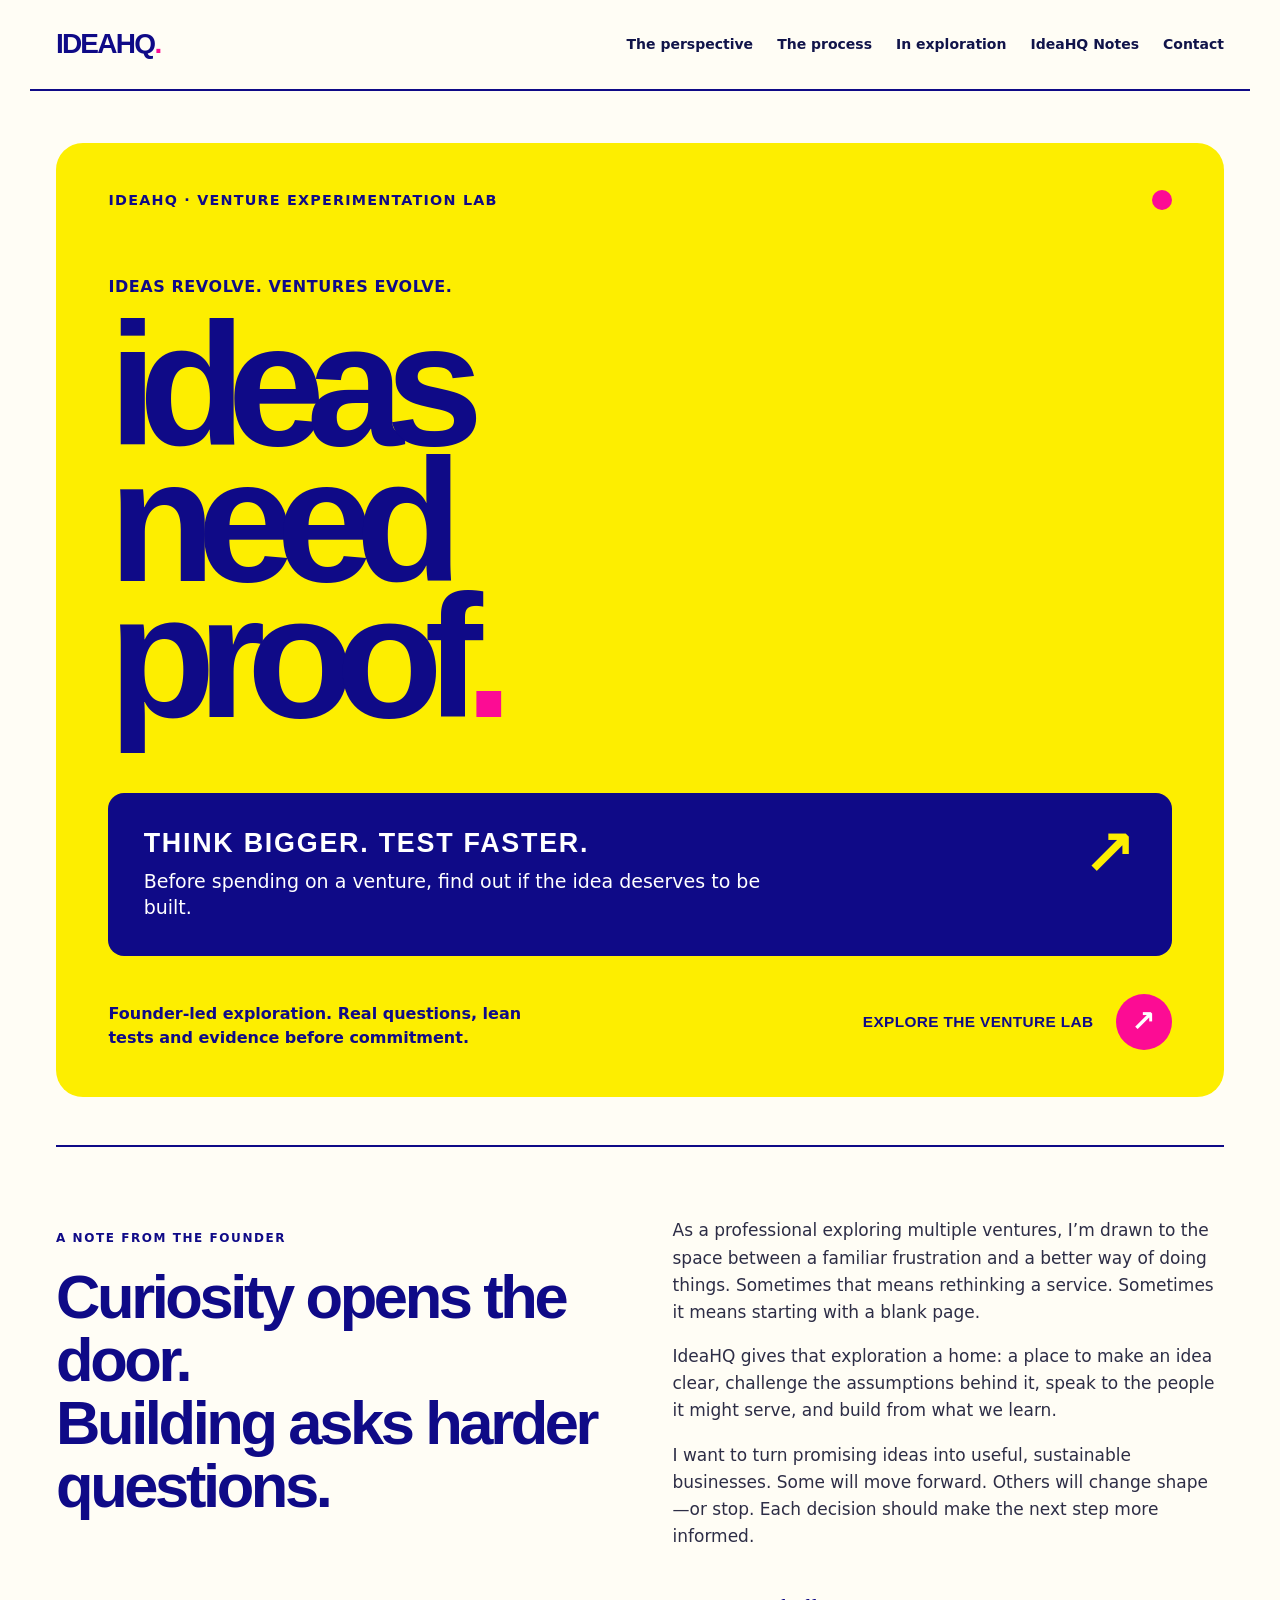
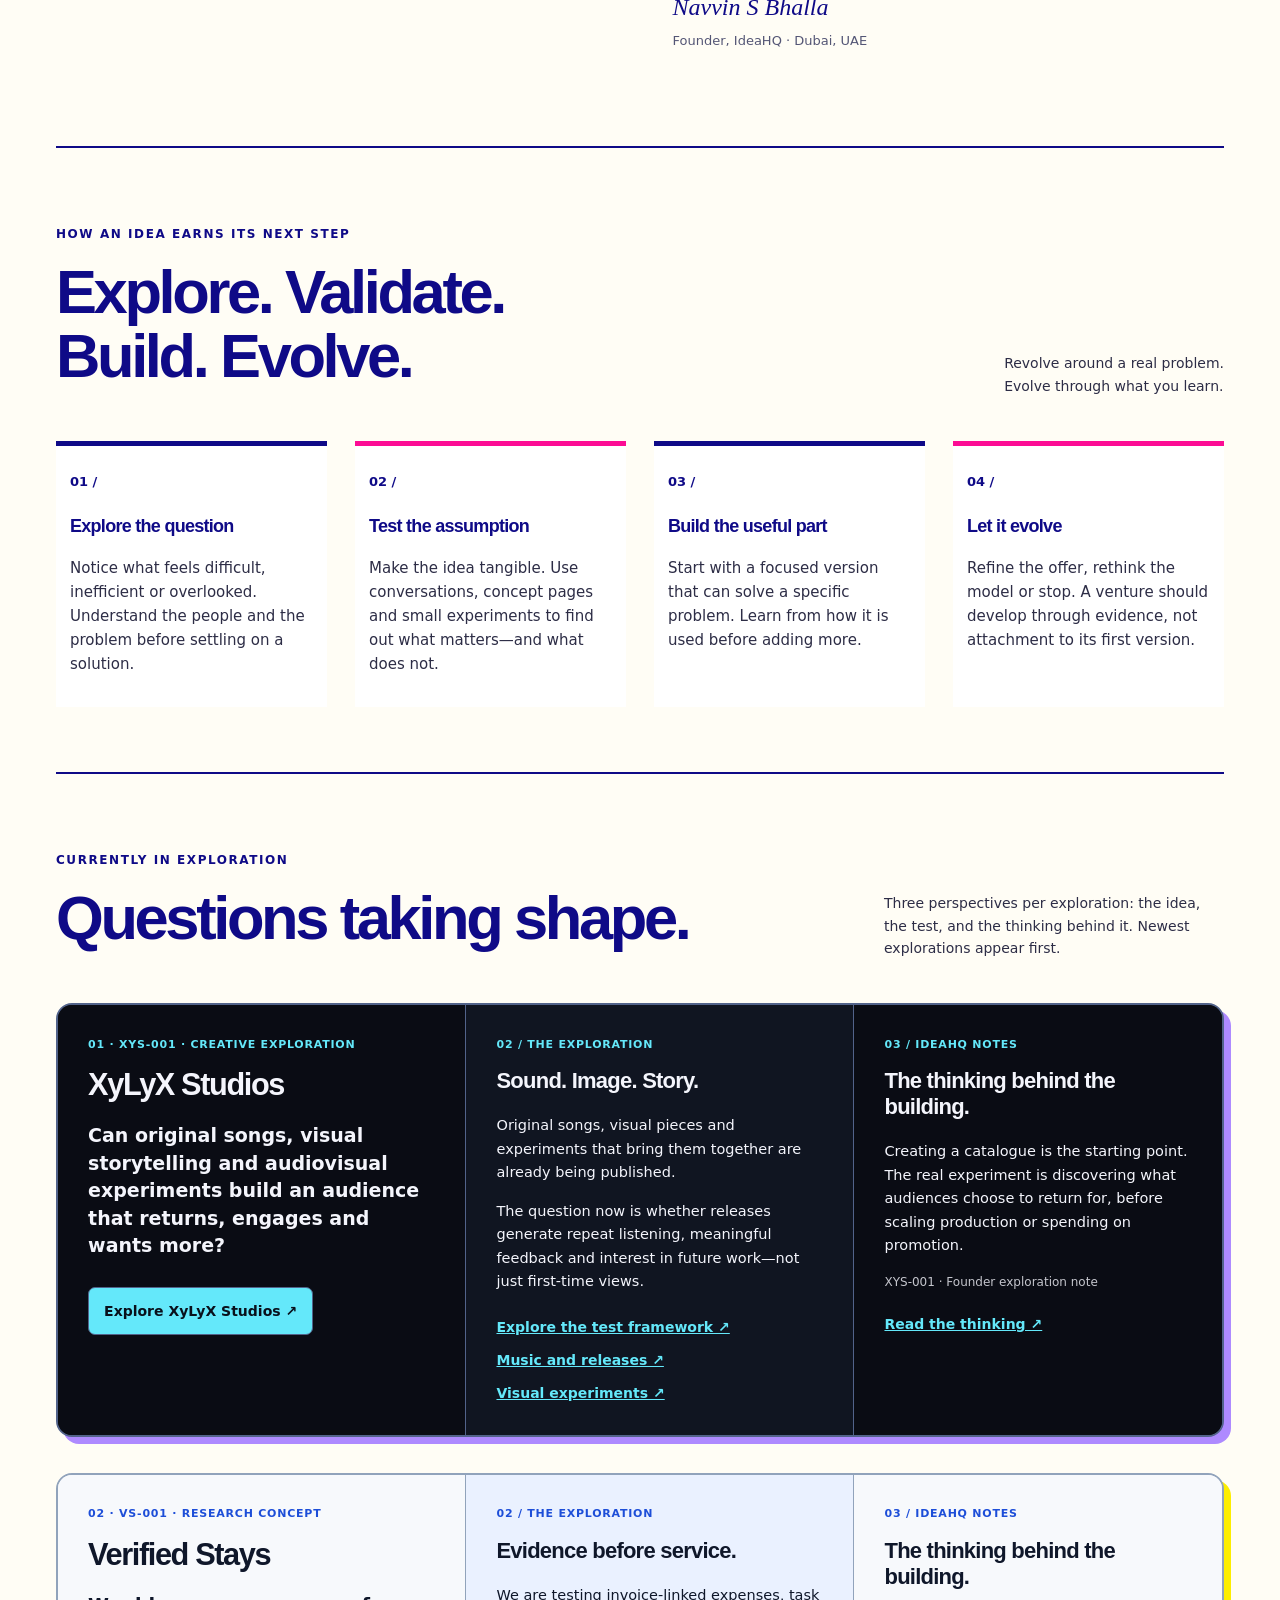
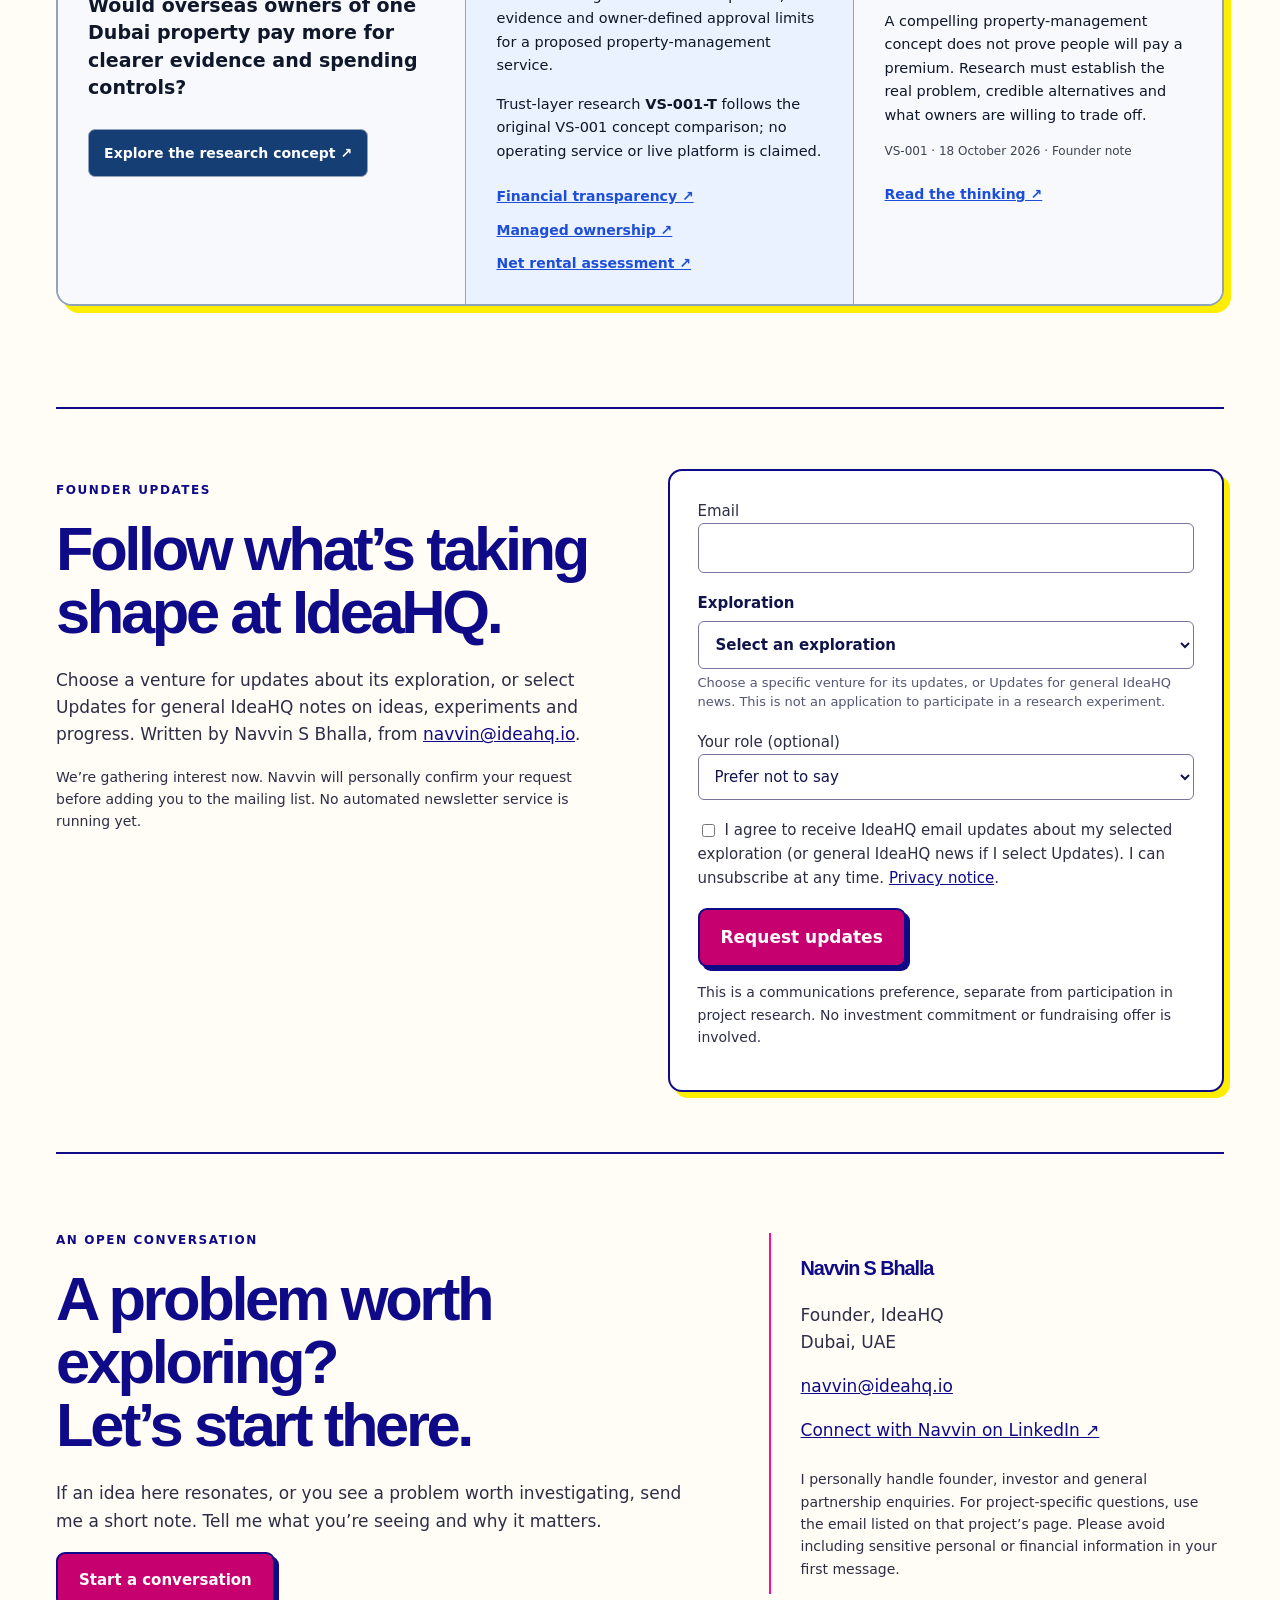
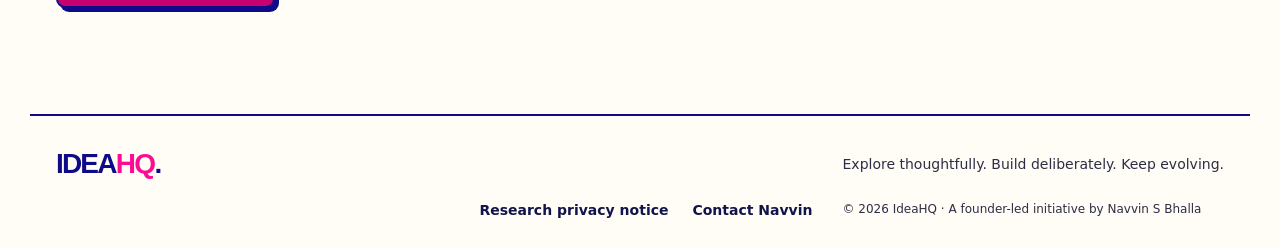
==== commit f9ba6d36: "Enable reference-led editorial design on IdeaHQ home and Notes" ====
--- a/site/index.html
+++ b/site/index.html
@@ -1,7 +1,7 @@
 <!doctype html>
-<html lang="en"><head><meta charset="utf-8"><meta name="viewport" content="width=device-width, initial-scale=1"><meta name="robots" content="noindex,nofollow"><title>IdeaHQ — Ideas need proof. Test before you build.</title><link rel="stylesheet" href="styles.css"><link rel="stylesheet" href="home.css"><link rel="stylesheet" href="idea-brand.css"><meta name="description" content="IdeaHQ is a founder-led venture experimentation lab: explore business ideas, pressure-test assumptions and gather evidence before building."><link rel="canonical" href="https://ideahq.io/">
-<meta property="og:type" content="website"><meta property="og:site_name" content="IdeaHQ"><meta property="og:locale" content="en_US"><meta property="og:url" content="https://ideahq.io/"><meta property="og:title" content="IdeaHQ — Ideas revolve. Ventures evolve."><meta property="og:description" content="A founder-led space by Navvin S Bhalla to explore ideas across ventures, test assumptions and build from what we learn."><meta property="og:image" content="https://ideahq.io/assets/ideahq-share-v1.png"><meta property="og:image:secure_url" content="https://ideahq.io/assets/ideahq-share-v1.png"><meta property="og:image:type" content="image/png"><meta property="og:image:width" content="1200"><meta property="og:image:height" content="630"><meta property="og:image:alt" content="IdeaHQ. Ideas revolve. Ventures evolve. Explore ideas, test assumptions and build.">
-<meta name="twitter:card" content="summary_large_image"><meta name="twitter:title" content="IdeaHQ — Ideas revolve. Ventures evolve."><meta name="twitter:description" content="A founder-led space by Navvin S Bhalla to explore ideas across ventures, test assumptions and build from what we learn."><meta name="twitter:image" content="https://ideahq.io/assets/ideahq-share-v1.png"><meta name="twitter:image:alt" content="IdeaHQ. Ideas revolve. Ventures evolve. Explore ideas, test assumptions and build."></head>
+<html lang="en"><head><meta charset="utf-8"><meta name="viewport" content="width=device-width, initial-scale=1"><meta name="robots" content="noindex,nofollow"><title>IdeaHQ — Ideas need proof. Test before you build.</title><link rel="stylesheet" href="styles.css"><link rel="stylesheet" href="home.css"><link rel="stylesheet" href="idea-brand.css"><link rel="stylesheet" href="idea-editorial.css"><meta name="description" content="IdeaHQ is a founder-led venture experimentation lab: explore business ideas, pressure-test assumptions and gather evidence before building."><link rel="canonical" href="https://ideahq.io/">
+<meta property="og:type" content="website"><meta property="og:site_name" content="IdeaHQ"><meta property="og:locale" content="en_US"><meta property="og:url" content="https://ideahq.io/"><meta property="og:title" content="IdeaHQ — Ideas need proof."><meta property="og:description" content="A founder-led venture experimentation lab: stress-test ideas, learn from evidence and build only what deserves to exist."><meta property="og:image" content="https://ideahq.io/assets/ideahq-share-v1.png"><meta property="og:image:secure_url" content="https://ideahq.io/assets/ideahq-share-v1.png"><meta property="og:image:type" content="image/png"><meta property="og:image:width" content="1200"><meta property="og:image:height" content="630"><meta property="og:image:alt" content="IdeaHQ. Ideas need proof. Explore, test and learn before building.">
+<meta name="twitter:card" content="summary_large_image"><meta name="twitter:title" content="IdeaHQ — Ideas need proof."><meta name="twitter:description" content="A founder-led venture experimentation lab: stress-test ideas, learn from evidence and build only what deserves to exist."><meta name="twitter:image" content="https://ideahq.io/assets/ideahq-share-v1.png"><meta name="twitter:image:alt" content="IdeaHQ. Ideas need proof. Explore, test and learn before building."></head>
 <body class="home"><header><a class="brand" href="./">Idea<span>HQ</span><span class="wordmark-dot">.</span></a><nav aria-label="Main navigation"><a href="#perspective">The perspective</a><a href="#process">The process</a><a href="#exploring">In exploration</a><a href="notes/">IdeaHQ Notes</a><a href="#contact">Contact</a></nav></header>
 <main><section class="home-hero" aria-labelledby="hero-title">
 <div class="hero-topline"><span>IDEAHQ · VENTURE EXPERIMENTATION LAB</span><span class="hero-top-dot" aria-hidden="true"></span></div>
--- a/site/idea-editorial.css
+++ b/site/idea-editorial.css
@@ -0,0 +1,127 @@
+/* IdeaHQ visual direction V3 — reference-led typographic system.
+   Electric Yellow #FDEE00, Deep Cobalt #0F0A87, Hot Pink #FC0C94.
+   Inspired by the uploaded graphic's geometric, oversized, heavy sans-serif,
+   tight tracking and oversized cobalt-on-yellow typographic treatment.
+   No external font/CDN, no motion dependency, no changes to research pages. */
+:root {
+  --ihq-yellow:#FDEE00;
+  --ihq-cobalt:#0F0A87;
+  --ihq-pink:#FC0C94;
+  --ihq-ink:#14134A;
+  --ihq-offwhite:#FFFDF5;
+  --ihq-paper:#F6F5FA;
+  --ihq-font: "Arial Black", "Arial", "Helvetica Neue", Helvetica, ui-sans-serif, system-ui, sans-serif;
+}
+body.home { background:var(--ihq-offwhite); }
+.home header { border-bottom:2px solid var(--ihq-cobalt); }
+.home .brand { text-transform:uppercase; font-family:var(--ihq-font); font-weight:900; letter-spacing:-.065em; }
+.home nav a { font-weight:800; }
+.home h1,.home h2,.home h3,.home h4 {
+  font-family:var(--ihq-font); letter-spacing:-.055em;
+}
+.home h2 { font-size:clamp(34px,4.8vw,62px); line-height:1.03; font-weight:900; }
+.home .home-hero {
+  display:block; padding:clamp(22px,3.7vw,48px) clamp(20px,4.1vw,53px);
+  background:var(--ihq-yellow); border:0; border-radius:clamp(17px,2.1vw,27px);
+  margin:26px 0 48px; position:relative; overflow:hidden;
+  box-shadow:none;
+}
+.home .home-hero::after { content:none; }
+.home .hero-topline {
+  display:flex;justify-content:space-between;align-items:center;gap:12px;
+  color:var(--ihq-cobalt);font-size:clamp(11px,1.12vw,15px);
+  font-weight:900;letter-spacing:.085em;line-height:1.4;
+}
+.home .hero-top-dot {
+  display:block; flex:none; width:20px;height:20px; border-radius:50%;
+  background:var(--ihq-pink);
+}
+.home .hero-headline { padding:clamp(35px,5vw,68px) 0 clamp(18px,3.8vw,43px); }
+.home .hero-headline .hero-kicker {
+  font-size:clamp(13px,1.25vw,16px);
+  color:var(--ihq-cobalt);font-weight:800;letter-spacing:.035em;
+  text-transform:uppercase;margin:0 0 17px;
+}
+.home .home-hero h1 {
+  font-family:var(--ihq-font);font-weight:900;
+  letter-spacing:-.105em;
+  font-size:clamp(78px,13.7vw,182px);
+  line-height:.775;
+  margin:0;
+  max-width:unset;
+  text-transform:lowercase;
+  color:var(--ihq-cobalt);
+}
+.home .hero-punctuation {color:var(--ihq-pink);}
+.home .hero-statement {
+  background:var(--ihq-cobalt); color:white; border-radius:16px;
+  padding:clamp(20px,2.75vw,36px);
+  display:flex;justify-content:space-between;gap:25px;align-items:flex-start;
+  margin-top:clamp(10px,2vw,25px);
+}
+.home .hero-statement .hero-statement-label {
+  color:#fff; letter-spacing:.065em; font:900 clamp(18px,2.1vw,27px)/1.15 var(--ihq-font);
+  margin:0 0 9px;
+}
+.home .hero-statement .hero-statement-main {
+  margin:0;color:#fff;
+  font-size:clamp(15px,1.55vw,19px);line-height:1.4;max-width:670px;
+}
+.home .hero-statement-mark { color:var(--ihq-yellow);font:900 clamp(38px,5vw,70px)/.8 var(--ihq-font); }
+.home .hero-bottom {
+  display:flex;justify-content:space-between;align-items:flex-end;gap:25px;
+  padding-top:clamp(23px,3vw,38px);
+}
+.home .hero-bottom p {
+  color:var(--ihq-cobalt);font-size:clamp(14px,1.25vw,17px);
+  line-height:1.5;max-width:440px;margin:0;font-weight:600;
+}
+.home .hero-explore-link {
+  display:flex;gap:22px;align-items:center;
+  color:var(--ihq-cobalt);text-decoration:none;
+  font:900 clamp(13px,1.2vw,16px)/1.1 var(--ihq-font);
+  letter-spacing:.025em;white-space:nowrap;
+}
+.home .hero-explore-link:hover,.home .hero-explore-link:focus-visible {color:var(--ihq-cobalt);}
+.home .hero-arrow {
+  width:56px;height:56px;border-radius:50%;display:grid;place-content:center;
+  background:var(--ihq-pink);color:white;
+  font-size:29px;line-height:1;
+  transition:transform .15s ease;
+}
+.home .hero-explore-link:hover .hero-arrow { transform:translate(3px,-3px); }
+.home .founder-section,.home .process-section,.home .exploring-section,.home .contact-section,.home .notes-subscribe {border-top:2px solid var(--ihq-cobalt);}
+.home .process-grid article {border-top:5px solid var(--ihq-cobalt);background:#fff; padding:21px 14px 16px;}
+.home .process-grid article:nth-child(2n) {border-top-color:var(--ihq-pink);}
+.home .process-grid h3 { font-family:var(--ihq-font);font-weight:850;letter-spacing:-.04em; }
+.home .section-head .eyebrow,.home .eyebrow {font-weight:850;}
+.home .notes-intro {border-radius:18px;background:var(--ihq-yellow);padding:clamp(28px,5vw,62px);margin:27px 0 42px;}
+.home .notes-intro h1 { font-family:var(--ihq-font);font-weight:900;letter-spacing:-.074em;line-height:.95;font-size:clamp(41px,6.8vw,88px);}
+.home .notes-intro .hero-lead {color:var(--ihq-cobalt);}
+.home .founder-note h2 {max-width:920px;}
+.home .exploration-row h3,.home .exploration-row h4 {font-family:var(--ihq-font);font-weight:850;}
+.home .exploration-row--xylyx .exploration-kicker,.home .exploration-row--xylyx .exploration-panel-label { color:#64E8FA; }
+@media(max-width:800px) {
+  .home .hero-bottom {align-items:flex-start;}
+  .home .home-hero h1 {font-size:clamp(72px,14vw,121px);}
+}
+@media(max-width:630px) {
+  .home .home-hero { margin:16px 0 32px;padding:23px 19px 24px;}
+  .home .hero-topline {font-size:11px;}
+  .home .hero-top-dot {width:15px;height:15px;}
+  .home .hero-headline {padding:45px 0 34px;}
+  .home .home-hero h1 {font-size:clamp(69px,15vw,105px);letter-spacing:-.095em;line-height:.82;}
+  .home .hero-statement {border-radius:12px;padding:20px;}
+  .home .hero-statement-mark {display:none;}
+  .home .hero-bottom {flex-direction:column;gap:20px;align-items:stretch;}
+  .home .hero-explore-link {justify-content:space-between;}
+  .home .hero-arrow {width:49px;height:49px;}
+  .home .process-grid article {padding:18px 10px;}
+}
+@media(max-width:390px) {
+  .home .home-hero h1 {font-size:clamp(58px,14.6vw,70px);}
+  .home .hero-topline {font-size:9px;}
+}
+@media(prefers-reduced-motion:reduce) {
+  .home .hero-arrow {transition:none;}
+}
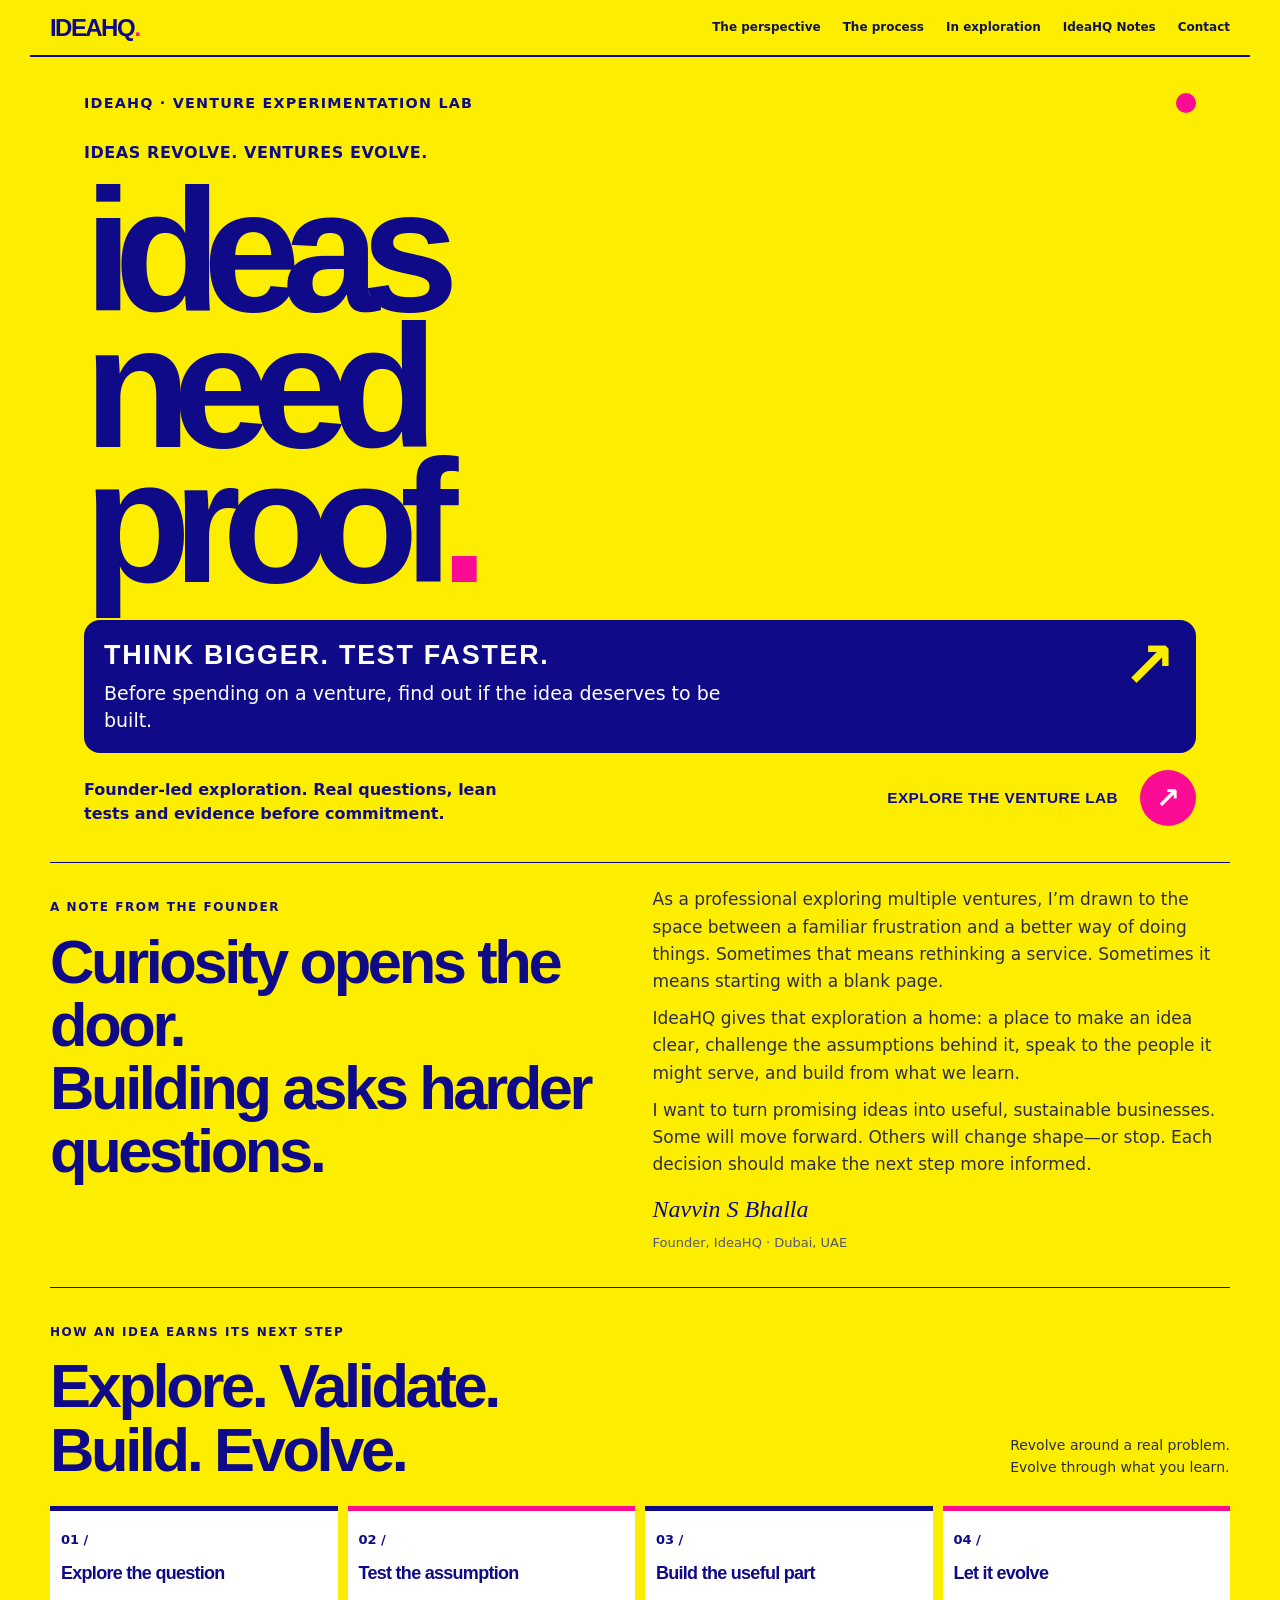
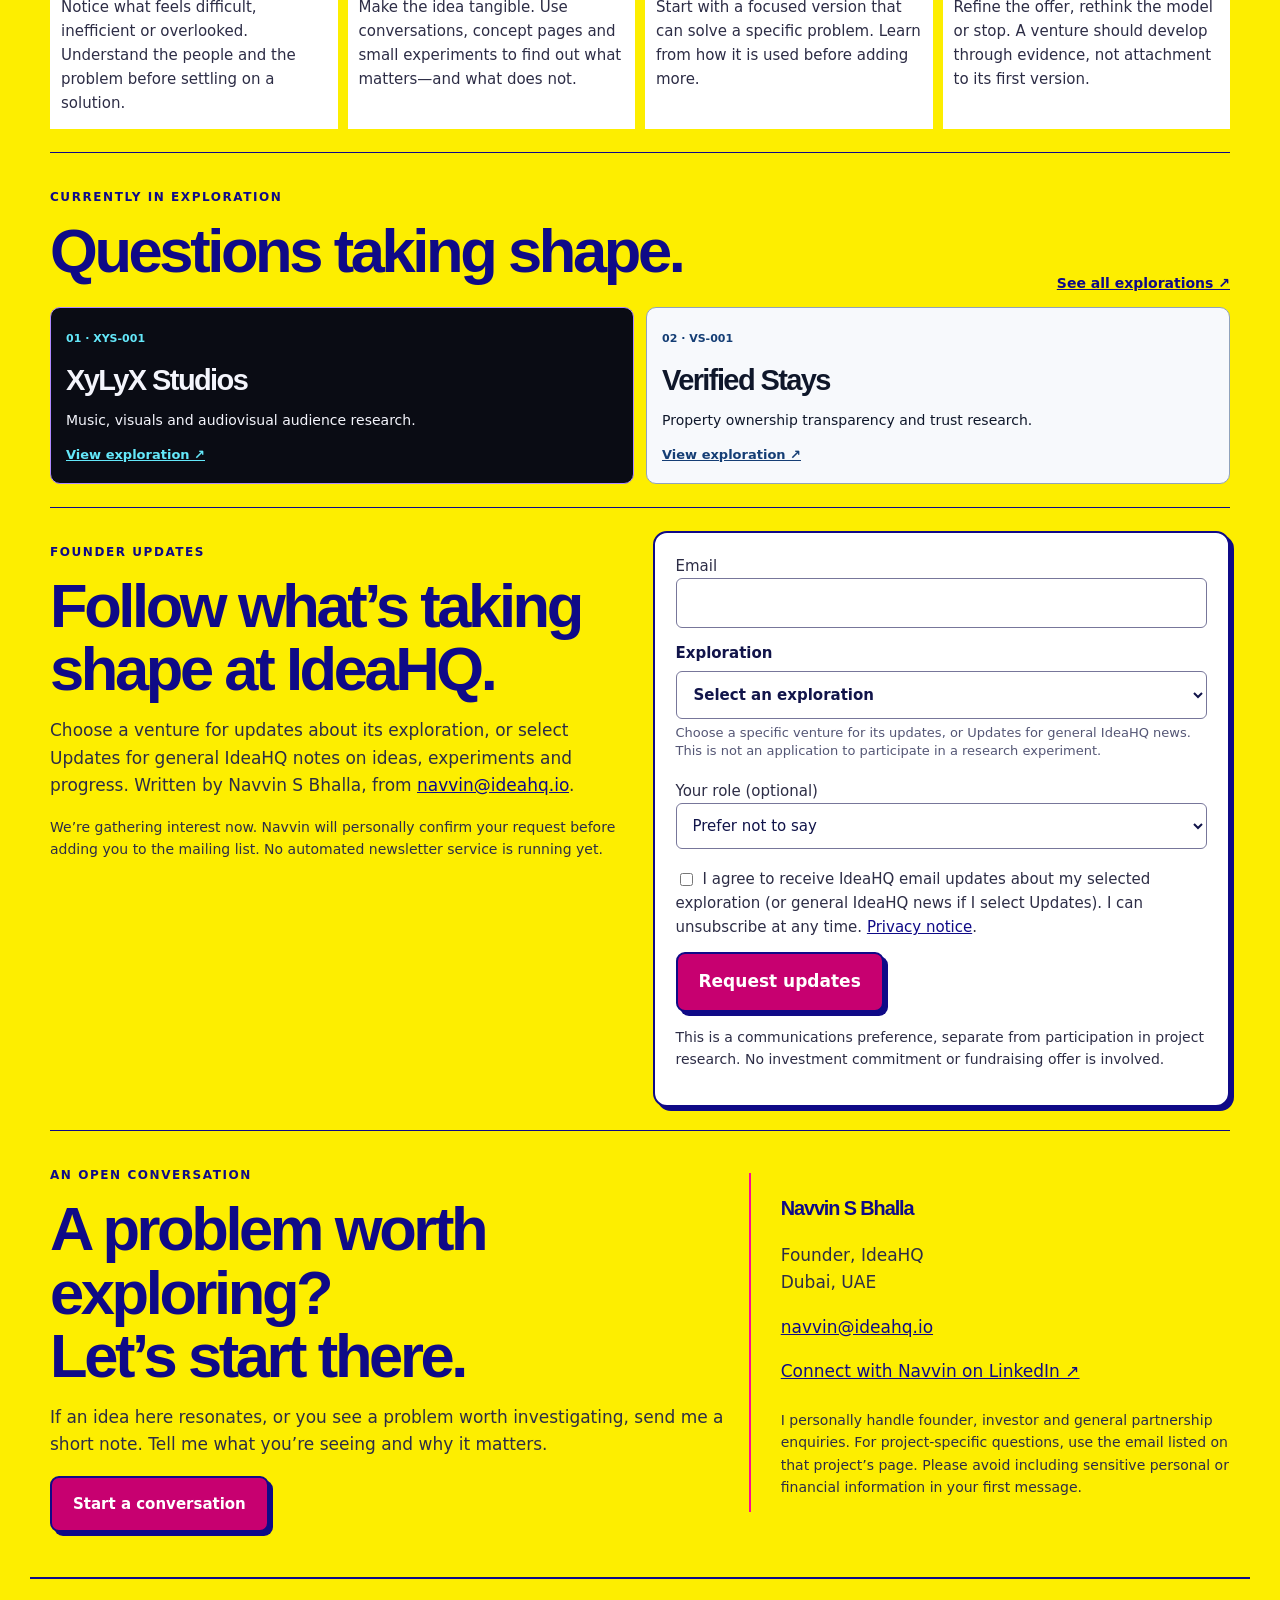
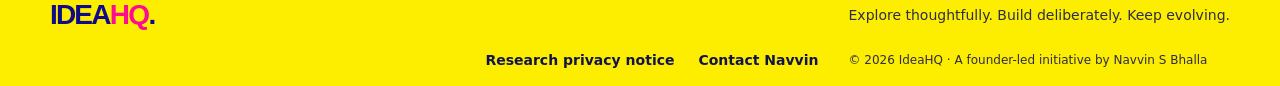
==== commit 33e37aea: "Create compact yellow IdeaHQ site and dedicated explorations directory" ====
--- a/site/index.html
+++ b/site/index.html
@@ -1,63 +1,21 @@
 <!doctype html>
-<html lang="en"><head><meta charset="utf-8"><meta name="viewport" content="width=device-width, initial-scale=1"><meta name="robots" content="noindex,nofollow"><title>IdeaHQ — Ideas need proof. Test before you build.</title><link rel="stylesheet" href="styles.css"><link rel="stylesheet" href="home.css"><link rel="stylesheet" href="idea-brand.css"><link rel="stylesheet" href="idea-editorial.css"><meta name="description" content="IdeaHQ is a founder-led venture experimentation lab: explore business ideas, pressure-test assumptions and gather evidence before building."><link rel="canonical" href="https://ideahq.io/">
+<html lang="en"><head><meta charset="utf-8"><meta name="viewport" content="width=device-width, initial-scale=1"><meta name="robots" content="noindex,nofollow"><title>IdeaHQ — Ideas need proof. Test before you build.</title><link rel="stylesheet" href="styles.css"><link rel="stylesheet" href="home.css"><link rel="stylesheet" href="idea-brand.css"><link rel="stylesheet" href="idea-editorial.css"><link rel="stylesheet" href="idea-layout.css"><meta name="description" content="IdeaHQ is a founder-led venture experimentation lab: explore business ideas, pressure-test assumptions and gather evidence before building."><link rel="canonical" href="https://ideahq.io/">
 <meta property="og:type" content="website"><meta property="og:site_name" content="IdeaHQ"><meta property="og:locale" content="en_US"><meta property="og:url" content="https://ideahq.io/"><meta property="og:title" content="IdeaHQ — Ideas need proof."><meta property="og:description" content="A founder-led venture experimentation lab: stress-test ideas, learn from evidence and build only what deserves to exist."><meta property="og:image" content="https://ideahq.io/assets/ideahq-share-v1.png"><meta property="og:image:secure_url" content="https://ideahq.io/assets/ideahq-share-v1.png"><meta property="og:image:type" content="image/png"><meta property="og:image:width" content="1200"><meta property="og:image:height" content="630"><meta property="og:image:alt" content="IdeaHQ. Ideas need proof. Explore, test and learn before building.">
 <meta name="twitter:card" content="summary_large_image"><meta name="twitter:title" content="IdeaHQ — Ideas need proof."><meta name="twitter:description" content="A founder-led venture experimentation lab: stress-test ideas, learn from evidence and build only what deserves to exist."><meta name="twitter:image" content="https://ideahq.io/assets/ideahq-share-v1.png"><meta name="twitter:image:alt" content="IdeaHQ. Ideas need proof. Explore, test and learn before building."></head>
-<body class="home"><header><a class="brand" href="./">Idea<span>HQ</span><span class="wordmark-dot">.</span></a><nav aria-label="Main navigation"><a href="#perspective">The perspective</a><a href="#process">The process</a><a href="#exploring">In exploration</a><a href="notes/">IdeaHQ Notes</a><a href="#contact">Contact</a></nav></header>
+<body class="home"><header><a class="brand" href="./">Idea<span>HQ</span><span class="wordmark-dot">.</span></a><nav aria-label="Main navigation"><a href="#perspective">The perspective</a><a href="#process">The process</a><a href="/explorations/">In exploration</a><a href="notes/">IdeaHQ Notes</a><a href="#contact">Contact</a></nav></header>
 <main><section class="home-hero" aria-labelledby="hero-title">
 <div class="hero-topline"><span>IDEAHQ · VENTURE EXPERIMENTATION LAB</span><span class="hero-top-dot" aria-hidden="true"></span></div>
 <div class="hero-headline"><p class="hero-kicker">Ideas revolve. Ventures evolve.</p><h1 id="hero-title">Ideas<br>need<br>proof<span class="hero-punctuation">.</span></h1></div>
 <div class="hero-statement"><div><p class="hero-statement-label">THINK BIGGER. TEST FASTER.</p><p class="hero-statement-main">Before spending on a venture, find out if the idea deserves to be built.</p></div><div class="hero-statement-mark" aria-hidden="true">↗</div></div>
-<div class="hero-bottom"><p>Founder-led exploration. Real questions, lean tests and evidence before commitment.</p><a class="hero-explore-link" href="#exploring"><span>EXPLORE THE VENTURE LAB</span><span class="hero-arrow" aria-hidden="true">↗</span></a></div>
+<div class="hero-bottom"><p>Founder-led exploration. Real questions, lean tests and evidence before commitment.</p><a class="hero-explore-link" href="/explorations/"><span>EXPLORE THE VENTURE LAB</span><span class="hero-arrow" aria-hidden="true">↗</span></a></div>
 </section>
 <section class="founder-section" id="perspective"><div><p class="eyebrow">A note from the founder</p><h2>Curiosity opens the door.<br>Building asks harder questions.</h2></div><div class="founder-copy"><p>As a professional exploring multiple ventures, I’m drawn to the space between a familiar frustration and a better way of doing things. Sometimes that means rethinking a service. Sometimes it means starting with a blank page.</p><p>IdeaHQ gives that exploration a home: a place to make an idea clear, challenge the assumptions behind it, speak to the people it might serve, and build from what we learn.</p><p>I want to turn promising ideas into useful, sustainable businesses. Some will move forward. Others will change shape—or stop. Each decision should make the next step more informed.</p><p class="signature">Navvin S Bhalla<span>Founder, IdeaHQ · Dubai, UAE</span></p></div></section>
 <section class="process-section" id="process"><div class="section-head"><div><p class="eyebrow">How an idea earns its next step</p><h2>Explore. Validate.<br>Build. Evolve.</h2></div><p>Revolve around a real problem.<br>Evolve through what you learn.</p></div><div class="process-grid"><article><span class="step-number">01 /</span><h3>Explore the question</h3><p>Notice what feels difficult, inefficient or overlooked. Understand the people and the problem before settling on a solution.</p></article><article><span class="step-number">02 /</span><h3>Test the assumption</h3><p>Make the idea tangible. Use conversations, concept pages and small experiments to find out what matters—and what does not.</p></article><article><span class="step-number">03 /</span><h3>Build the useful part</h3><p>Start with a focused version that can solve a specific problem. Learn from how it is used before adding more.</p></article><article><span class="step-number">04 /</span><h3>Let it evolve</h3><p>Refine the offer, rethink the model or stop. A venture should develop through evidence, not attachment to its first version.</p></article></div></section>
-<section class="exploring-section exploration-directory" id="exploring">
-<div class="section-head"><div><p class="eyebrow">Currently in exploration</p><h2>Questions taking shape.</h2></div><p>Three perspectives per exploration: the idea, the test, and the thinking behind it. Newest explorations appear first.</p></div>
-<!-- STANDARD: newest first, display positions only. Preserve immutable experiment IDs, URLs, and form identifiers. Each exploration has exactly three panels. -->
-<article class="exploration-row exploration-row--xylyx" aria-labelledby="xylyx-studios-title">
-<div class="exploration-panel exploration-panel--identity">
-<p class="exploration-kicker">01 · XYS-001 · Creative exploration</p>
-<h3 id="xylyx-studios-title">XyLyX Studios</h3>
-<p class="exploration-question">Can original songs, visual storytelling and audiovisual experiments build an audience that returns, engages and wants more?</p>
-<a class="exploration-cta" href="https://xylyxstudios.com/" rel="noopener noreferrer">Explore XyLyX Studios ↗</a>
-</div>
-<div class="exploration-panel exploration-panel--test">
-<p class="exploration-panel-label">02 / The exploration</p>
-<h4>Sound. Image. Story.</h4>
-<p>Original songs, visual pieces and experiments that bring them together are already being published.</p>
-<p>The question now is whether releases generate repeat listening, meaningful feedback and interest in future work—not just first-time views.</p>
-<div class="exploration-links"><a href="xylyx-studios/">Explore the test framework ↗</a><a href="https://xylyxstudios.com/works/" rel="noopener noreferrer">Music and releases ↗</a><a href="https://xylyxstudios.com/visuals/" rel="noopener noreferrer">Visual experiments ↗</a></div>
-</div>
-<div class="exploration-panel exploration-panel--thinking">
-<p class="exploration-panel-label">03 / IdeaHQ Notes</p>
-<h4>The thinking behind the building.</h4>
-<p>Creating a catalogue is the starting point. The real experiment is discovering what audiences choose to return for, before scaling production or spending on promotion.</p>
-<p class="exploration-note-meta">XYS-001 · Founder exploration note</p>
-<a class="exploration-note-link" href="notes/#xylyx-studios-exploration">Read the thinking ↗</a>
-</div>
-</article>
-<article class="exploration-row exploration-row--stays" aria-labelledby="verified-stays-title">
-<div class="exploration-panel exploration-panel--identity">
-<p class="exploration-kicker">02 · VS-001 · Research concept</p>
-<h3 id="verified-stays-title">Verified Stays</h3>
-<p class="exploration-question">Would overseas owners of one Dubai property pay more for clearer evidence and spending controls?</p>
-<a class="exploration-cta" href="verified-stays/">Explore the research concept ↗</a>
-</div>
-<div class="exploration-panel exploration-panel--test">
-<p class="exploration-panel-label">02 / The exploration</p>
-<h4>Evidence before service.</h4>
-<p>We are testing invoice-linked expenses, task evidence and owner-defined approval limits for a proposed property-management service.</p>
-<p>Trust-layer research <strong>VS-001-T</strong> follows the original VS-001 concept comparison; no operating service or live platform is claimed.</p>
-<div class="exploration-links"><a href="property-finance/">Financial transparency ↗</a><a href="property-managed/">Managed ownership ↗</a><a href="property-yield/">Net rental assessment ↗</a></div>
-</div>
-<div class="exploration-panel exploration-panel--thinking">
-<p class="exploration-panel-label">03 / IdeaHQ Notes</p>
-<h4>The thinking behind the building.</h4>
-<p>A compelling property-management concept does not prove people will pay a premium. Research must establish the real problem, credible alternatives and what owners are willing to trade off.</p>
-<p class="exploration-note-meta">VS-001 · 18 October 2026 · Founder note</p>
-<a class="exploration-note-link" href="notes/#starting-with-questions">Read the thinking ↗</a>
-</div>
-</article>
-</section>
+<section class="exploration-teaser" id="exploring" aria-labelledby="exploring-teaser-title">
+<div class="section-head"><div><p class="eyebrow">Currently in exploration</p><h2 id="exploring-teaser-title">Questions taking shape.</h2></div><a class="exploration-directory-link" href="/explorations/">See all explorations ↗</a></div>
+<div class="exploration-teaser-list" data-exploration-teasers>
+<article class="exploration-teaser-card exploration-teaser-card--xylyx"><span class="exploration-teaser-rank">01 · XYS-001</span><h3>XyLyX Studios</h3><p>Music, visuals and audiovisual audience research.</p><a href="/explorations/#exploration-xys-001">View exploration ↗</a></article>
+<article class="exploration-teaser-card exploration-teaser-card--stays"><span class="exploration-teaser-rank">02 · VS-001</span><h3>Verified Stays</h3><p>Property ownership transparency and trust research.</p><a href="/explorations/#exploration-vs-001">View exploration ↗</a></article>
+</div></section>
 <section class="notes-subscribe" id="subscribe"><div><p class="eyebrow">Founder updates</p><h2>Follow what’s taking shape at IdeaHQ.</h2><p>Choose a venture for updates about its exploration, or select Updates for general IdeaHQ notes on ideas, experiments and progress. Written by Navvin S Bhalla, from <a href="mailto:navvin@ideahq.io">navvin@ideahq.io</a>.</p><p class="small">We’re gathering interest now. Navvin will personally confirm your request before adding you to the mailing list. No automated newsletter service is running yet.</p></div><form name="ideahq-founder-updates" method="POST" action="/updates-thanks" data-netlify="true" netlify-honeypot="bot-field"><input type="hidden" name="form-name" value="ideahq-founder-updates"><input type="hidden" name="subject" value="[IdeaHQ | Founder Updates] Subscription request"><input type="hidden" name="notice_version" value="founder-updates-2026-11-11-v2"><p hidden><label>Leave empty<input name="bot-field" tabindex="-1" autocomplete="off"></label></p><label for="subscriber-email">Email<input id="subscriber-email" type="email" name="email" autocomplete="email" maxlength="254" required></label><label for="subscriber-exploration">Exploration<select id="subscriber-exploration" name="exploration_interest" data-exploration-select required><option value="">Select an exploration</option><option value="XYS-001">XyLyX Studios (XYS-001)</option><option value="VS-001">Verified Stays (VS-001)</option><option value="updates">Updates</option></select></label><p class="small exploration-select-help">Choose a specific venture for its updates, or Updates for general IdeaHQ news. This is not an application to participate in a research experiment.</p><label for="subscriber-role">Your role (optional)<select id="subscriber-role" name="role"><option value="">Prefer not to say</option><option>Investor / venture capital</option><option>Family office</option><option>Accelerator / incubator</option><option>Founder / collaborator</option><option>Other interested reader</option></select></label><label class="check"><input type="checkbox" name="updates_consent" value="yes" required>I agree to receive IdeaHQ email updates about my selected exploration (or general IdeaHQ news if I select Updates). I can unsubscribe at any time. <a href="/updates-privacy.html">Privacy notice</a>.</label><button type="submit">Request updates</button><p class="small">This is a communications preference, separate from participation in project research. No investment commitment or fundraising offer is involved.</p></form></section><section class="contact-section" id="contact"><div><p class="eyebrow">An open conversation</p><h2>A problem worth exploring?<br>Let’s start there.</h2><p>If an idea here resonates, or you see a problem worth investigating, send me a short note. Tell me what you’re seeing and why it matters.</p><a class="primary-cta" href="mailto:navvin@ideahq.io">Start a conversation</a></div><div class="contact-details"><h3>Navvin S Bhalla</h3><p>Founder, IdeaHQ<br>Dubai, UAE</p><a href="mailto:navvin@ideahq.io">navvin@ideahq.io</a><p><a href="https://www.linkedin.com/in/navvyn" rel="noopener noreferrer" target="_blank">Connect with Navvin on LinkedIn ↗</a></p><p class="small">I personally handle founder, investor and general partnership enquiries. For project-specific questions, use the email listed on that project’s page. Please avoid including sensitive personal or financial information in your first message.</p></div></section></main>
 <footer><a class="brand" href="./">Idea<span>HQ</span>.</a><p>Explore thoughtfully. Build deliberately. Keep evolving.</p><nav aria-label="Footer navigation"><a href="privacy.html">Research privacy notice</a><a href="mailto:navvin@ideahq.io">Contact Navvin</a></nav><p class="small">© 2026 IdeaHQ · A founder-led initiative by Navvin S Bhalla</p></footer><script defer src="/explorations.js"></script></body></html>
--- a/site/idea-layout.css
+++ b/site/idea-layout.css
@@ -0,0 +1,92 @@
+/* Compact, site-wide electric yellow layout for IdeaHQ corporate pages only. */
+body.home {background:#FDEE00;color:#0F0A87}
+.home header {position:sticky;top:0;z-index:50;background:#FDEE00;border-bottom:2px solid #0F0A87;padding:10px 20px;min-height:57px;gap:12px}
+.home header .brand{font-size:24px;white-space:nowrap;line-height:1}
+.home header nav{display:flex;gap:clamp(10px,2vw,22px);align-items:center;flex-wrap:nowrap}
+.home header nav a{white-space:nowrap;font-size:12px}
+html{scroll-padding-top:75px}
+.home main{padding:12px 20px 22px}
+.home footer{padding:14px 20px;background:#FDEE00;border-top:2px solid #0F0A87}
+.home .home-hero{margin:4px 0 16px;padding:20px clamp(18px,3vw,34px)}
+.home .hero-headline{padding:27px 0 20px}
+.home .hero-statement{margin-top:10px;padding:20px}
+.home .hero-bottom{padding-top:17px}
+.home .founder-section,.home .process-section,.home .exploring-section,.home .exploration-teaser,.home .contact-section,.home .notes-subscribe{border-top:1px solid #0F0A87}
+.home .founder-section,.home .process-section,.home .exploring-section,.home .exploration-teaser,.home .contact-section{padding:23px 0;gap:25px}
+.home .notes-subscribe{padding:23px 0;gap:25px}
+.home .notes-subscribe form{padding:21px;box-shadow:4px 4px 0 #0F0A87}
+.home .notes-subscribe form>label{margin-bottom:13px}
+.home .section-head{margin-bottom:13px;gap:15px}
+.home h2,.home .section-head h2{margin:8px 0 12px}
+.home .founder-copy p{margin:0 0 10px}
+.home .process-grid{gap:10px}
+.home .process-grid article{padding:14px 11px}
+.home .process-grid h3{margin:7px 0}
+.home .process-grid p{margin:0}
+.home .signature{padding-top:8px}
+.home .notes-intro{margin:8px 0 20px;padding:26px}
+.home .founder-note{padding-bottom:25px;scroll-margin-top:80px}
+.home .founder-note h2{margin-bottom:10px}
+.home .founder-note h3{margin-top:16px}
+.home .founder-note p{margin-bottom:10px}
+/* Homepage minimal venture reference tiles */
+.home .exploration-teaser-list{display:grid;grid-template-columns:repeat(2,minmax(0,1fr));gap:12px}
+.home .exploration-teaser-card{--tile-bg:#0A0C14;--tile-text:#F4F5FC;--tile-accent:#64E8FA;--tile-border:#AE8AFF;background:var(--tile-bg);color:var(--tile-text);border:1px solid var(--tile-border);border-radius:10px;padding:15px}
+.home .exploration-teaser-card--stays{--tile-bg:#F7F9FC;--tile-text:#0F172A;--tile-accent:#153E75;--tile-border:#91A3BB}
+.home .exploration-teaser-card .exploration-teaser-rank{color:var(--tile-accent);font-size:11px;font-weight:850}
+.home .exploration-teaser-card h3{color:var(--tile-text);font-size:clamp(21px,2.5vw,29px);margin:7px 0}
+.home .exploration-teaser-card p{color:var(--tile-text);font-size:14px;line-height:1.4;margin:0 0 10px}
+.home .exploration-teaser-card a{color:var(--tile-accent);font-size:13px;font-weight:850}
+.home .exploration-directory-link{font-size:14px;font-weight:850;white-space:nowrap}
+/* Dedicated page: uniform per-venture surfaces across all three boxes */
+.home .directory-intro{padding:10px 0 15px}
+.home .directory-intro h1{font-size:clamp(45px,7vw,85px);letter-spacing:-.07em;line-height:.96;margin:8px 0}
+.home .directory-intro h1 span{color:#FC0C94}
+.home .directory-intro p{margin:0;font-size:15px}
+.home .exploration-directory{padding:14px 0}
+.home .exploration-directory .section-head{margin-bottom:12px}
+.home .exploration-row{grid-template-columns:repeat(3,minmax(0,1fr));margin:0 0 13px;border-width:1px;border-radius:10px;box-shadow:3px 3px 0 var(--explore-border)}
+.home .exploration-row--xylyx{--explore-soft:#0A0C14}
+.home .exploration-row--stays{--explore-soft:#F7F9FC}
+.home .exploration-panel,.home .exploration-panel--test,.home .exploration-panel--thinking{background:var(--explore-bg);padding:15px 16px;min-width:0}
+.home .exploration-row h3{font-size:clamp(22px,2.5vw,30px);margin:8px 0 10px}
+.home .exploration-row h4{font-size:clamp(17px,1.7vw,20px);margin:8px 0 10px}
+.home .exploration-row p{font-size:13px;line-height:1.43;margin-bottom:8px}
+.home .exploration-row .exploration-question{font-size:15px;line-height:1.35}
+.home .exploration-row .exploration-kicker,.home .exploration-row .exploration-panel-label{font-size:10px;line-height:1.4}
+.home .exploration-row .exploration-cta{margin:6px 0 0;padding:9px 11px;font-size:12px}
+.home .exploration-row .exploration-links{gap:6px;margin-top:9px}
+.home .exploration-row a{font-size:12px}
+.home .exploration-row .exploration-note-meta{font-size:11px;margin:8px 0 4px}
+.home .exploration-row .exploration-note-link{margin-top:3px}
+@media(max-width:1000px){.home .exploration-row{grid-template-columns:repeat(3,minmax(0,1fr))}.home .exploration-panel--thinking{grid-column:auto;border-top:0;border-left:1px solid var(--explore-border)!important}}
+@media(max-width:710px){
+.home header{padding:9px 12px;gap:8px;flex-wrap:nowrap}
+.home header .brand{font-size:21px;flex:none}
+.home header nav{min-width:0;flex:1;gap:14px;overflow-x:auto;scrollbar-width:none}
+.home header nav::-webkit-scrollbar{display:none}
+.home header nav a{font-size:12px;padding:7px 0}
+.home main{padding:9px 12px 17px}
+.home footer{padding:12px}
+.home .home-hero{padding:16px 14px;margin:3px 0 12px}
+.home .hero-headline{padding:21px 0 16px}
+.home .hero-statement{padding:15px;margin-top:9px}
+.home .hero-bottom{padding-top:12px;gap:12px}
+.home .founder-section,.home .process-section,.home .exploring-section,.home .exploration-teaser,.home .contact-section{padding:18px 0;gap:14px}
+.home .notes-subscribe{padding:18px 0;gap:14px}
+.home .section-head{margin-bottom:10px}
+.home .exploration-teaser-list{grid-template-columns:1fr;gap:8px}
+.home .exploration-teaser-card{padding:12px 14px}
+.home .directory-intro{padding:7px 0}
+.home .directory-intro h1{font-size:clamp(40px,10vw,67px)}
+.home .exploration-directory{padding:10px 0}
+.home .exploration-row{grid-template-columns:minmax(0,1fr);margin-bottom:10px}
+.home .exploration-panel,.home .exploration-panel--test,.home .exploration-panel--thinking{grid-column:auto;padding:12px 14px}
+.home .exploration-panel + .exploration-panel,.home .exploration-panel--thinking{border-left:0!important;border-top:1px solid var(--explore-border)}
+.home .exploration-row h3{font-size:23px;margin:6px 0}
+.home .exploration-row h4{font-size:18px;margin:6px 0}
+.home .exploration-row .exploration-question{font-size:15px}
+.home .exploration-row p{font-size:13px;margin:0 0 7px}
+.home .exploration-row .exploration-links{gap:5px;margin-top:7px}
+}
+@media(prefers-reduced-motion:reduce){.home *{scroll-behavior:auto}}
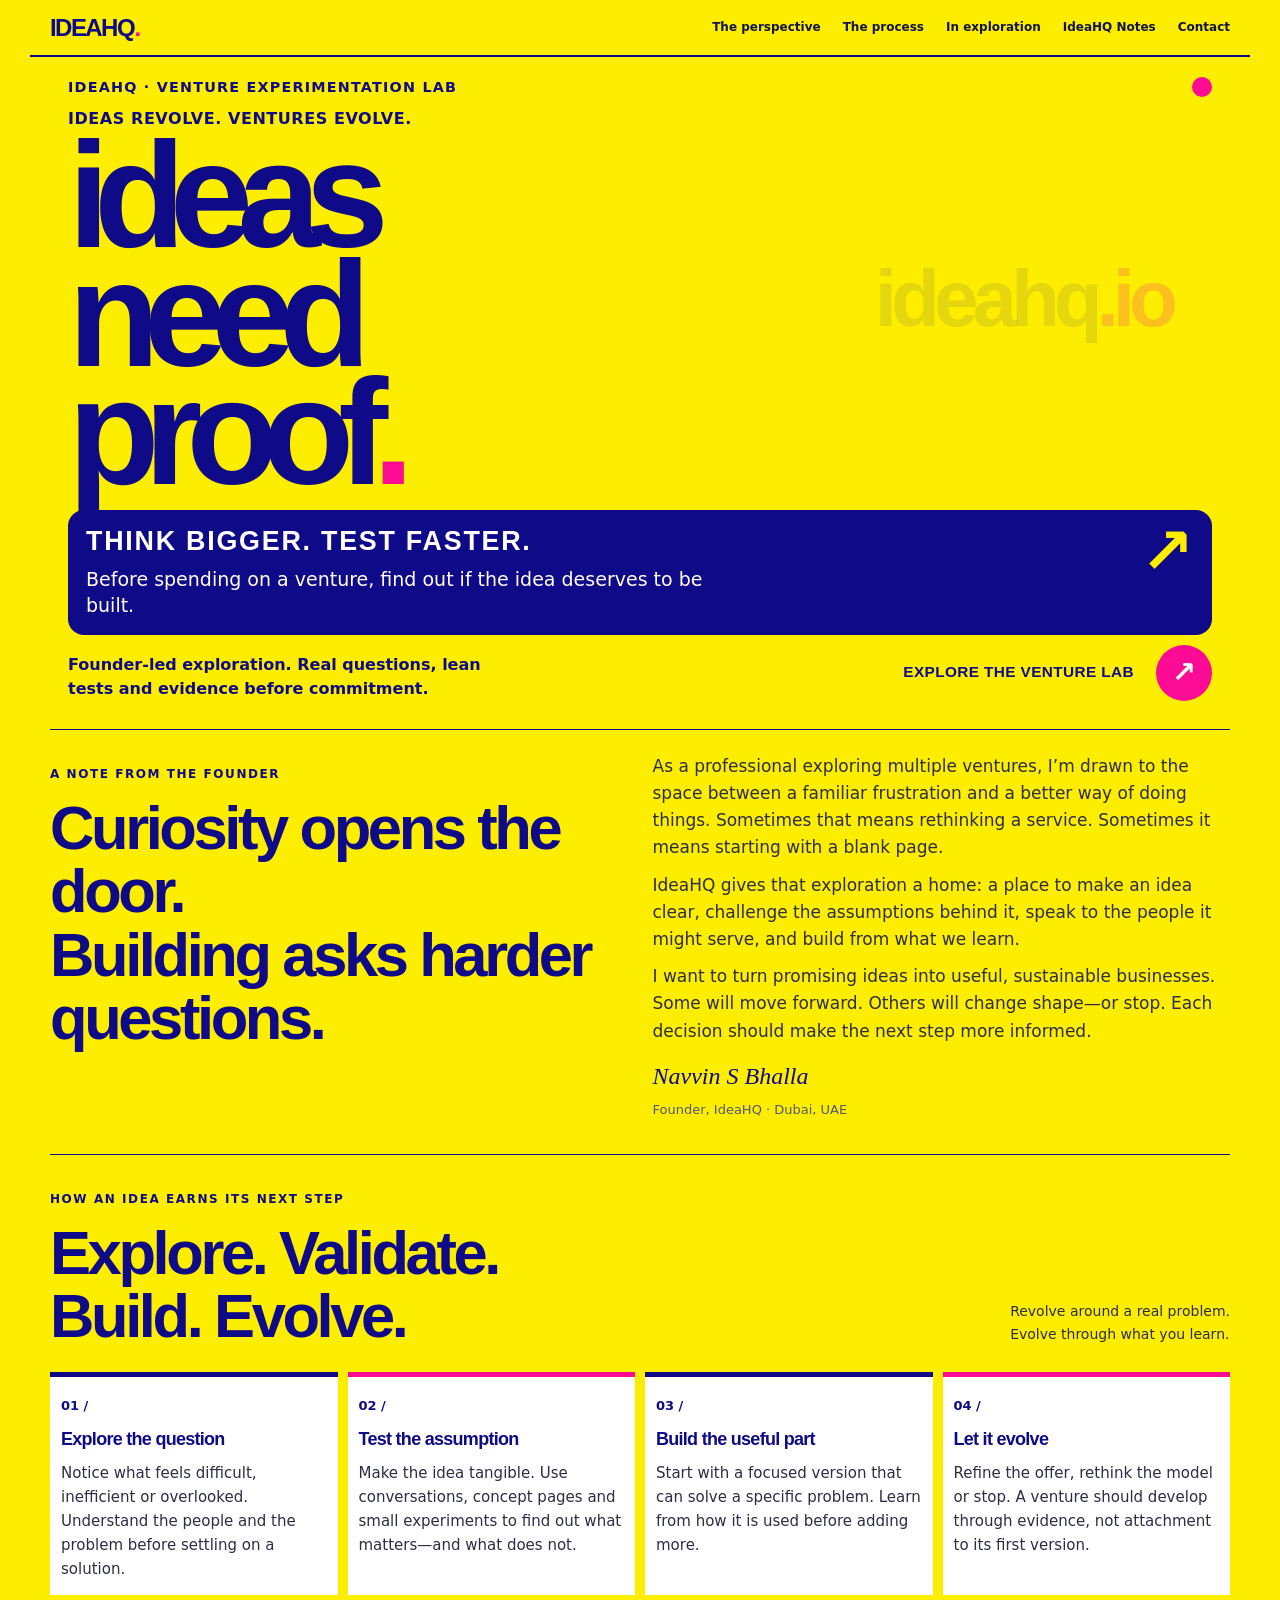
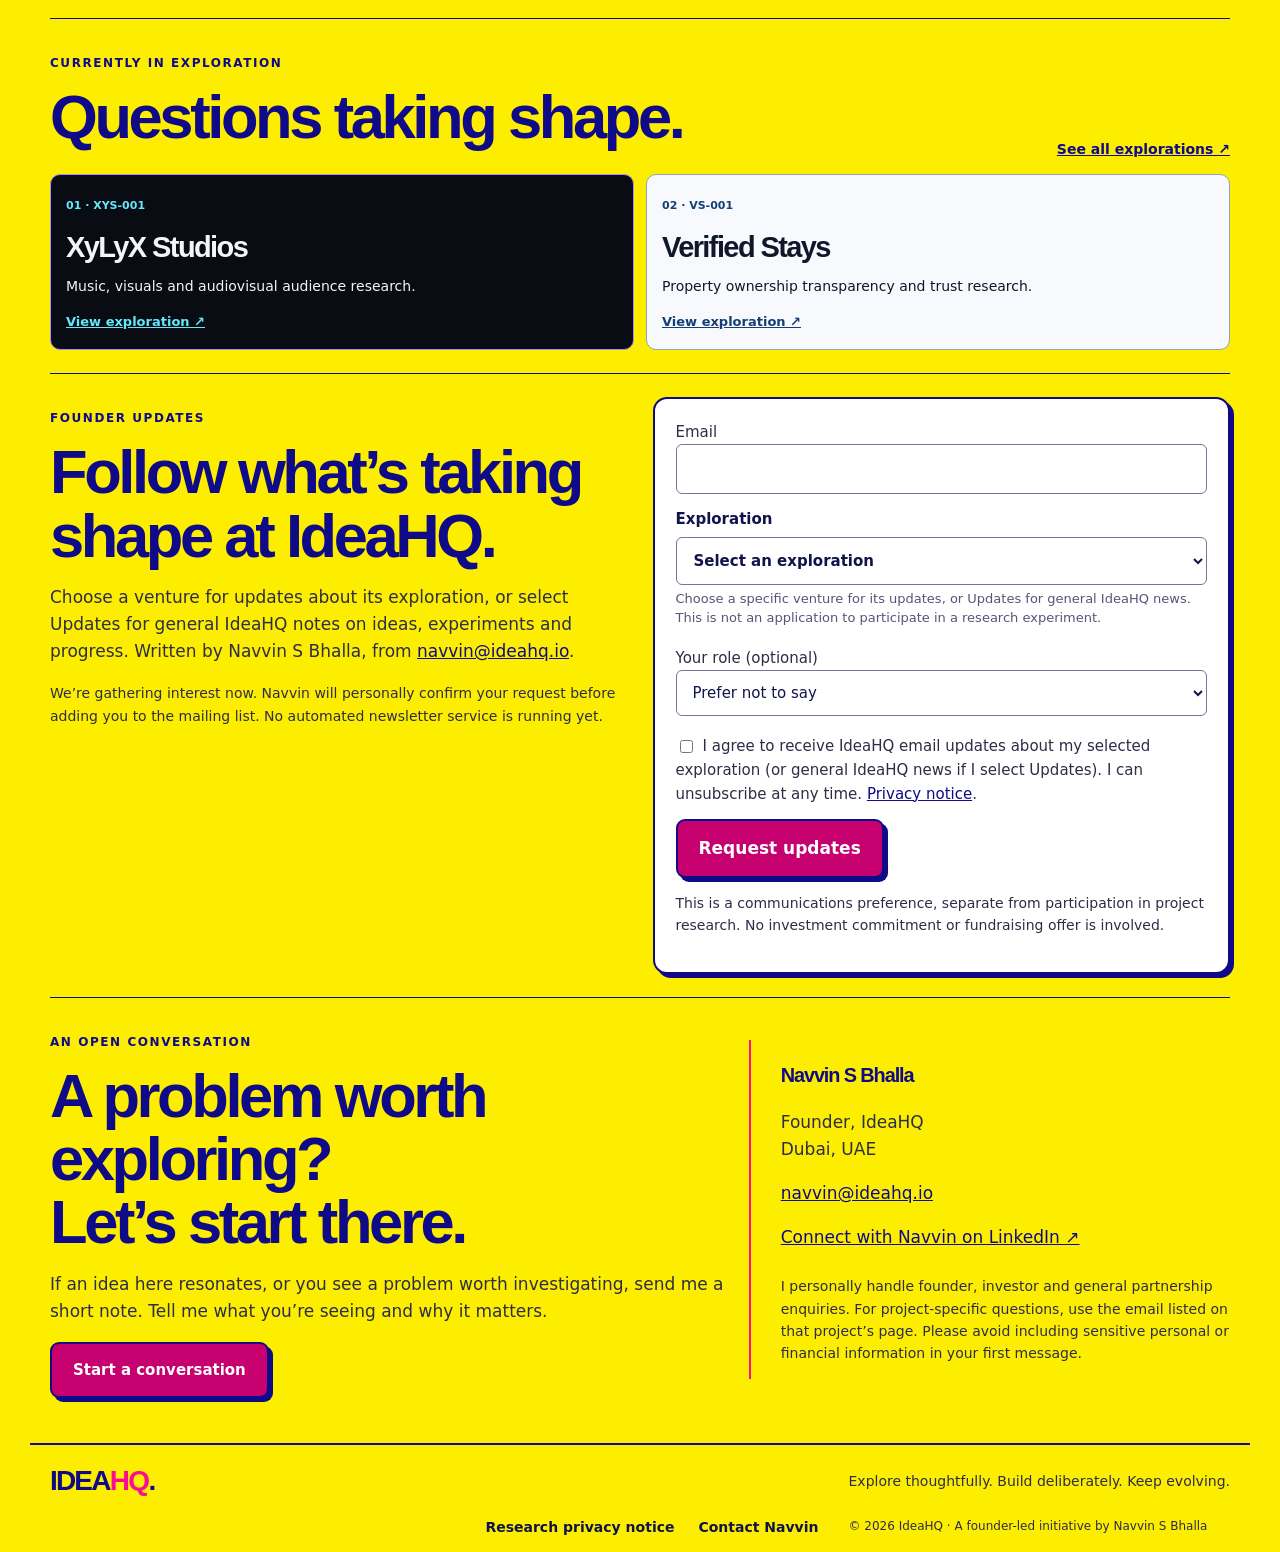
==== commit 5cbfcea8: "Add subtle IdeaHQ wordmark watermark beside desktop hero headline" ====
--- a/site/index.html
+++ b/site/index.html
@@ -5,7 +5,7 @@
 <body class="home"><header><a class="brand" href="./">Idea<span>HQ</span><span class="wordmark-dot">.</span></a><nav aria-label="Main navigation"><a href="#perspective">The perspective</a><a href="#process">The process</a><a href="/explorations/">In exploration</a><a href="notes/">IdeaHQ Notes</a><a href="#contact">Contact</a></nav></header>
 <main><section class="home-hero" aria-labelledby="hero-title">
 <div class="hero-topline"><span>IDEAHQ · VENTURE EXPERIMENTATION LAB</span><span class="hero-top-dot" aria-hidden="true"></span></div>
-<div class="hero-headline"><p class="hero-kicker">Ideas revolve. Ventures evolve.</p><h1 id="hero-title">Ideas<br>need<br>proof<span class="hero-punctuation">.</span></h1></div>
+<div class="hero-headline"><p class="hero-kicker">Ideas revolve. Ventures evolve.</p><h1 id="hero-title">Ideas<br>need<br>proof<span class="hero-punctuation">.</span></h1><div class="hero-watermark" aria-hidden="true"><span class="hero-watermark-name">ideahq</span><span class="hero-watermark-io">.io</span></div></div>
 <div class="hero-statement"><div><p class="hero-statement-label">THINK BIGGER. TEST FASTER.</p><p class="hero-statement-main">Before spending on a venture, find out if the idea deserves to be built.</p></div><div class="hero-statement-mark" aria-hidden="true">↗</div></div>
 <div class="hero-bottom"><p>Founder-led exploration. Real questions, lean tests and evidence before commitment.</p><a class="hero-explore-link" href="/explorations/"><span>EXPLORE THE VENTURE LAB</span><span class="hero-arrow" aria-hidden="true">↗</span></a></div>
 </section>
--- a/site/idea-layout.css
+++ b/site/idea-layout.css
@@ -90,3 +90,55 @@
 .home .exploration-row .exploration-links{gap:5px;margin-top:7px}
 }
 @media(prefers-reduced-motion:reduce){.home *{scroll-behavior:auto}}
+
+/* Homepage hero viewport fit — tightened only the top fold.
+   Preserve headline legibility; the display title still scales fluidly. */
+.home main:has(> .home-hero) { padding-top:6px; }
+.home .home-hero { margin:0 0 12px; padding:14px 18px 16px; }
+.home .hero-headline { padding:12px 0 10px; }
+.home .hero-headline .hero-kicker { margin:0 0 8px; line-height:1.2; }
+.home .home-hero h1 { font-size:clamp(68px,12vw,150px); line-height:.79; margin:0; }
+.home .hero-statement { margin-top:8px; padding:16px 18px; }
+.home .hero-bottom { padding-top:10px; gap:10px; }
+@media(max-width:710px) {
+  .home main:has(> .home-hero) { padding-top:6px; }
+  .home .home-hero { margin:0 0 10px; padding:12px 14px 14px; }
+  .home .hero-headline { padding:10px 0 8px; }
+  .home .hero-headline .hero-kicker { margin:0 0 6px; font-size:13px; }
+  .home .home-hero h1 { font-size:clamp(58px,14vw,92px); line-height:.8; }
+  .home .hero-statement { margin-top:7px; padding:14px; }
+  .home .hero-bottom { padding-top:8px; gap:8px; }
+}
+@media(max-width:390px) {
+  .home .home-hero h1 { font-size:clamp(58px,14vw,68px); }
+  .home .hero-headline .hero-kicker { font-size:11px; }
+}
+
+/* Decorative brand watermark, occupying spare desktop space beside the hero headline.
+   Independent alpha values avoid compounded-opacity mistakes. */
+.home .hero-headline { position:relative; isolation:isolate; }
+.home .hero-headline h1 { position:relative; z-index:1; }
+.home .hero-watermark {
+  position:absolute;
+  right:3.5%;
+  top:50%;
+  transform:translateY(-50%);
+  width:39%;
+  display:flex;
+  align-items:center;
+  justify-content:flex-end;
+  white-space:nowrap;
+  font-family:var(--ihq-font);
+  font-weight:900;
+  font-size:clamp(52px,6.25vw,96px);
+  line-height:1;
+  letter-spacing:-.075em;
+  pointer-events:none;
+  user-select:none;
+  z-index:0;
+}
+.home .hero-watermark-name { color:rgb(15 10 135 / 10%); }
+.home .hero-watermark-io { color:rgb(252 12 148 / 20%); }
+@media (max-width:1000px) {
+  .home .hero-watermark { display:none; }
+}
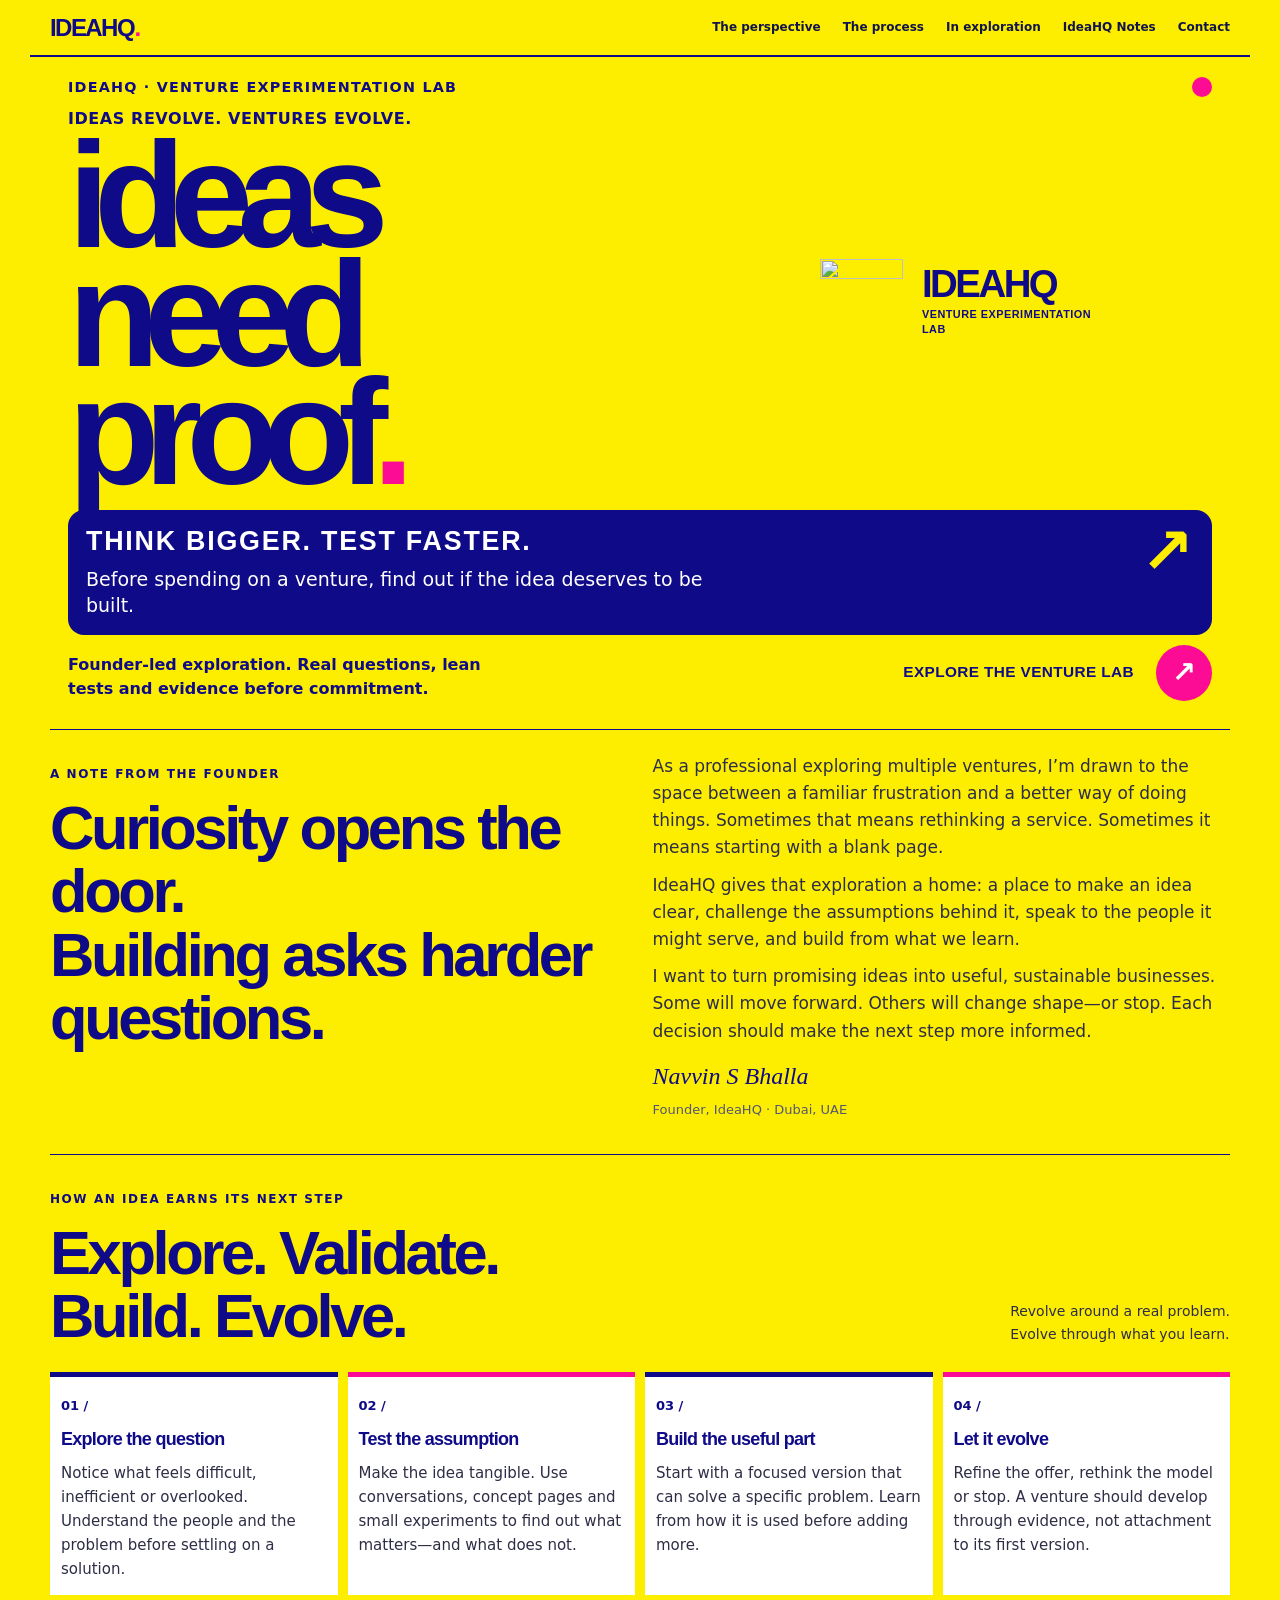
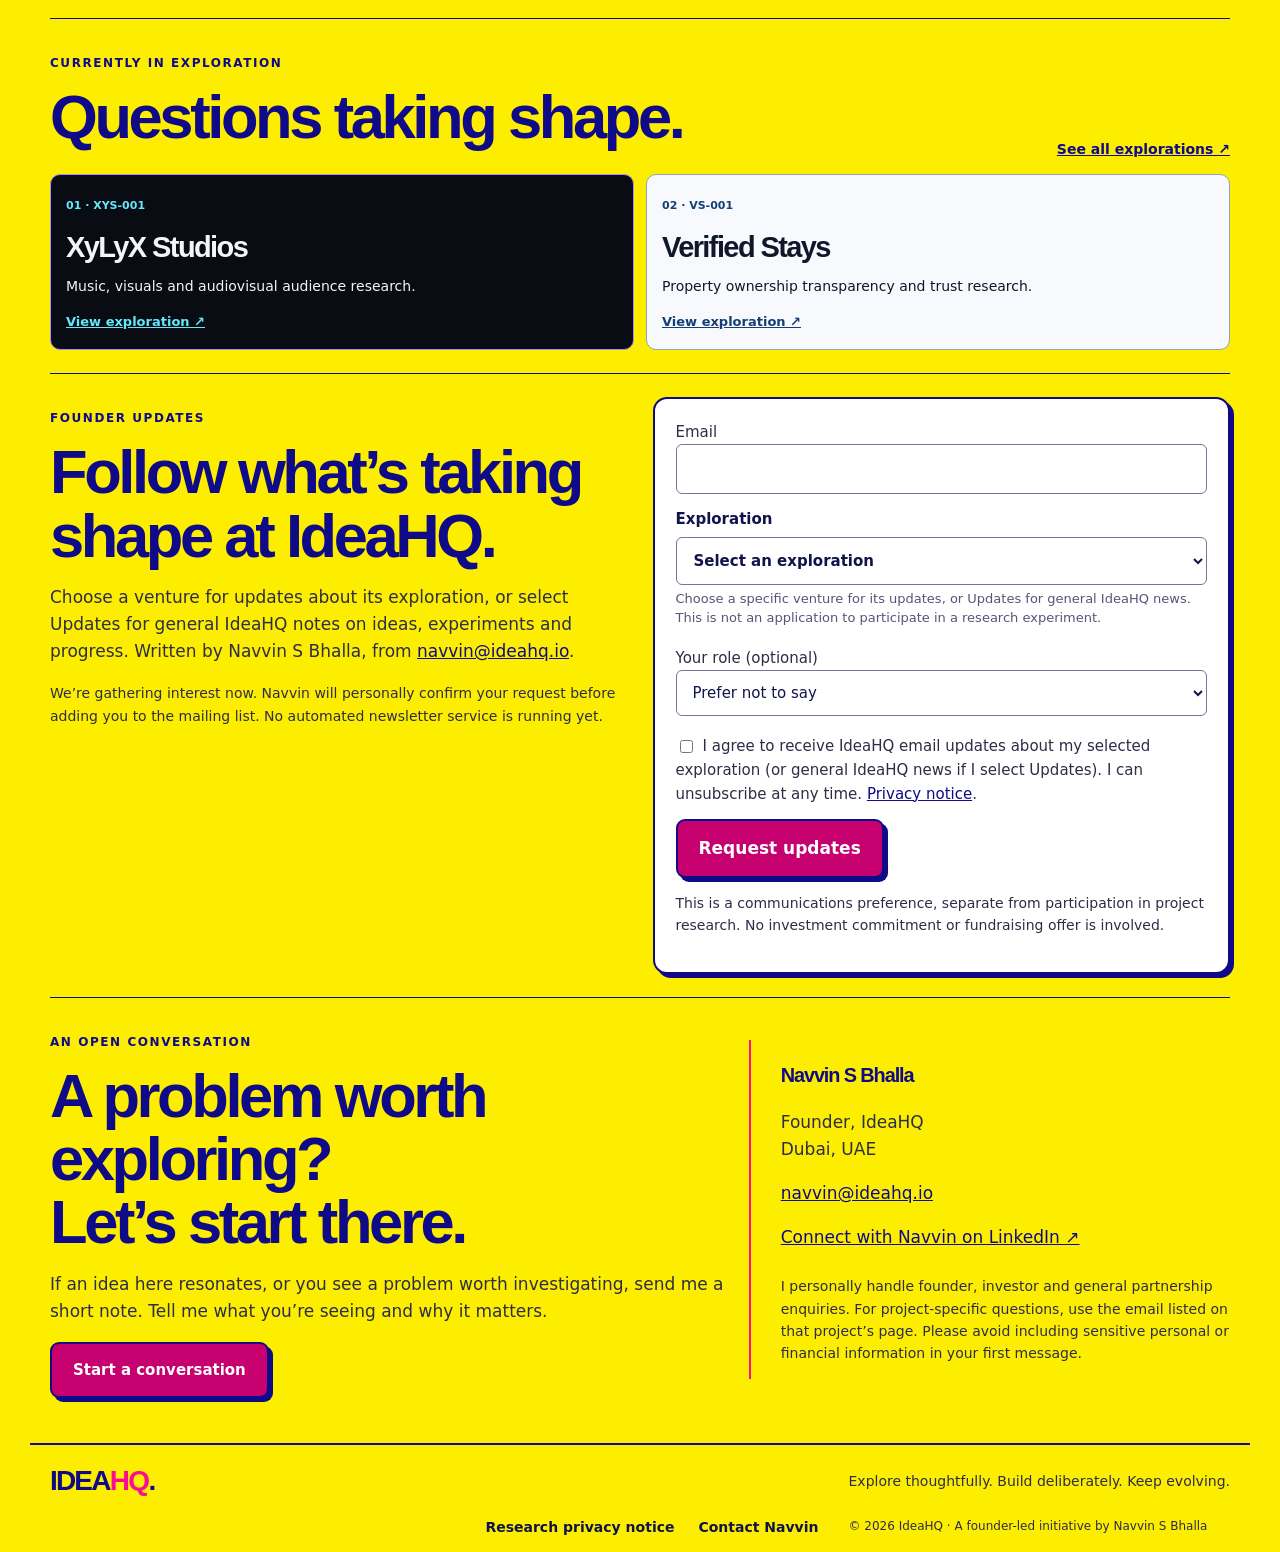
==== commit b3149ddb: "Create Proof Arrow SVG and deploy compact IdeaHQ hero logo lockup" ====
--- a/site/index.html
+++ b/site/index.html
@@ -5,7 +5,7 @@
 <body class="home"><header><a class="brand" href="./">Idea<span>HQ</span><span class="wordmark-dot">.</span></a><nav aria-label="Main navigation"><a href="#perspective">The perspective</a><a href="#process">The process</a><a href="/explorations/">In exploration</a><a href="notes/">IdeaHQ Notes</a><a href="#contact">Contact</a></nav></header>
 <main><section class="home-hero" aria-labelledby="hero-title">
 <div class="hero-topline"><span>IDEAHQ · VENTURE EXPERIMENTATION LAB</span><span class="hero-top-dot" aria-hidden="true"></span></div>
-<div class="hero-headline"><p class="hero-kicker">Ideas revolve. Ventures evolve.</p><h1 id="hero-title">Ideas<br>need<br>proof<span class="hero-punctuation">.</span></h1><div class="hero-watermark" aria-hidden="true"><span class="hero-watermark-name">ideahq</span><span class="hero-watermark-io">.io</span></div></div>
+<div class="hero-headline"><p class="hero-kicker">Ideas revolve. Ventures evolve.</p><h1 id="hero-title">Ideas<br>need<br>proof<span class="hero-punctuation">.</span></h1><div class="hero-logo-lockup" aria-label="IdeaHQ — Venture Experimentation Lab"><img class="hero-logo-mark" src="/assets/ideahq-proof-arrow.svg" alt="" width="88" height="88"><div class="hero-logo-copy"><span class="hero-logo-wordmark">IDEAHQ</span><span class="hero-logo-tagline">VENTURE EXPERIMENTATION LAB</span></div></div></div>
 <div class="hero-statement"><div><p class="hero-statement-label">THINK BIGGER. TEST FASTER.</p><p class="hero-statement-main">Before spending on a venture, find out if the idea deserves to be built.</p></div><div class="hero-statement-mark" aria-hidden="true">↗</div></div>
 <div class="hero-bottom"><p>Founder-led exploration. Real questions, lean tests and evidence before commitment.</p><a class="hero-explore-link" href="/explorations/"><span>EXPLORE THE VENTURE LAB</span><span class="hero-arrow" aria-hidden="true">↗</span></a></div>
 </section>
--- a/site/idea-layout.css
+++ b/site/idea-layout.css
@@ -114,31 +114,46 @@
   .home .hero-headline .hero-kicker { font-size:11px; }
 }
 
-/* Decorative brand watermark, occupying spare desktop space beside the hero headline.
-   Independent alpha values avoid compounded-opacity mistakes. */
-.home .hero-headline { position:relative; isolation:isolate; }
-.home .hero-headline h1 { position:relative; z-index:1; }
-.home .hero-watermark {
-  position:absolute;
-  right:3.5%;
-  top:50%;
-  transform:translateY(-50%);
-  width:39%;
+/* The Proof Arrow — IdeaHQ's reusable vector mark and compact hero lockup.
+   Desktop only: reserve a real column beside the headline so the mark never
+   overlaps the heading, blue banner or CTA. */
+.home .hero-headline {
+  display:grid;
+  grid-template-columns:minmax(0,1.1fr) minmax(0,.9fr);
+  grid-template-rows:auto 1fr;
+  column-gap:clamp(18px,3vw,44px);
+  align-items:start;
+}
+.home .hero-headline .hero-kicker {grid-column:1;grid-row:1;}
+.home .hero-headline h1 {grid-column:1;grid-row:2;min-width:0;}
+.home .hero-logo-lockup {
+  grid-column:2;
+  grid-row:1 / 3;
   display:flex;
   align-items:center;
-  justify-content:flex-end;
-  white-space:nowrap;
-  font-family:var(--ihq-font);
-  font-weight:900;
-  font-size:clamp(52px,6.25vw,96px);
-  line-height:1;
-  letter-spacing:-.075em;
-  pointer-events:none;
-  user-select:none;
-  z-index:0;
+  justify-content:center;
+  gap:clamp(12px,1.5vw,22px);
+  align-self:center;
+  min-width:0;
+  padding:6px 0;
+  color:#0F0A87;
 }
-.home .hero-watermark-name { color:rgb(15 10 135 / 10%); }
-.home .hero-watermark-io { color:rgb(252 12 148 / 20%); }
-@media (max-width:1000px) {
-  .home .hero-watermark { display:none; }
+.home .hero-logo-mark {
+  display:block;flex:none;
+  width:clamp(66px,6.5vw,88px);
+  height:auto;aspect-ratio:1;
 }
+.home .hero-logo-copy {display:flex;flex-direction:column;min-width:0;gap:4px;}
+.home .hero-logo-wordmark {
+  display:block;font:900 clamp(26px,3vw,41px)/1 var(--ihq-font);
+  letter-spacing:-.065em;color:#0F0A87;white-space:nowrap;
+}
+.home .hero-logo-tagline {
+  font:800 clamp(9px,.85vw,12px)/1.35 var(--ihq-font);
+  letter-spacing:.045em;color:#0F0A87;
+  max-width:185px;
+}
+@media(max-width:1100px) {
+  .home .hero-headline {display:block;}
+  .home .hero-logo-lockup {display:none;}
+}
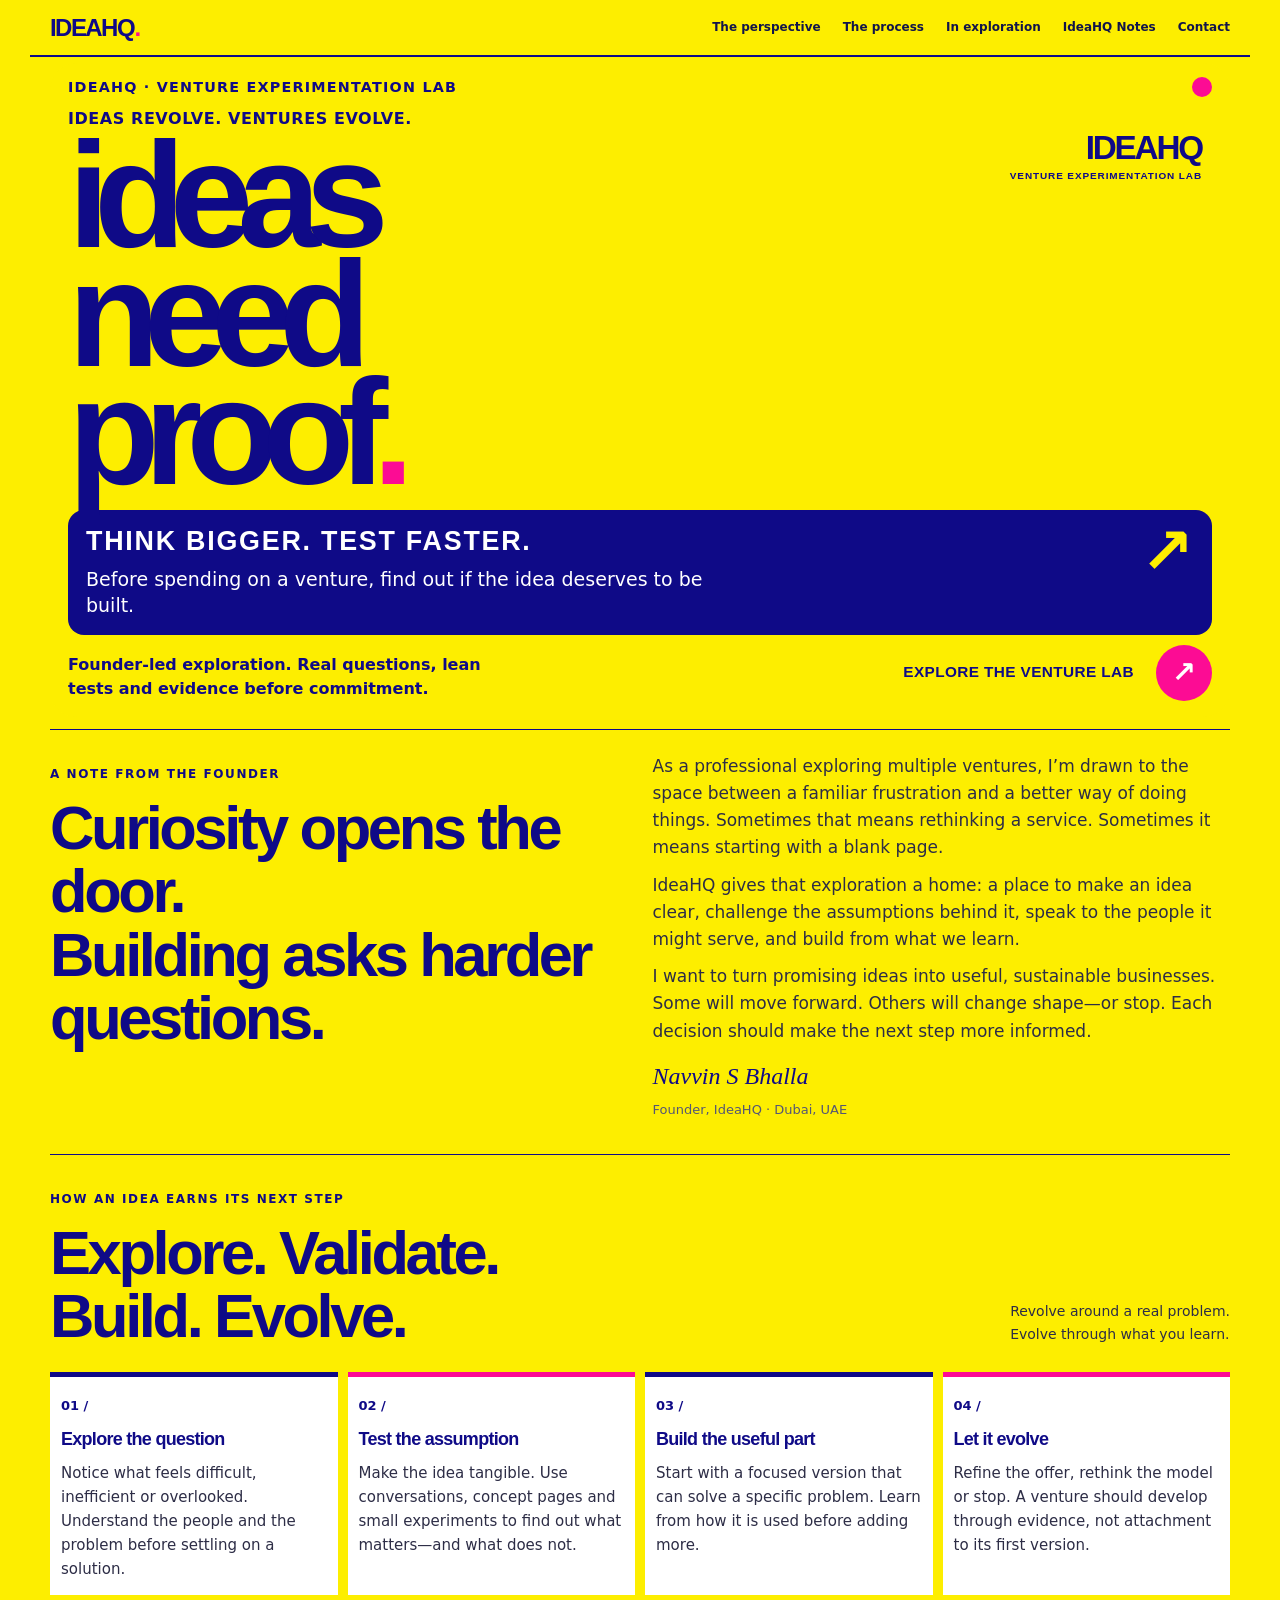
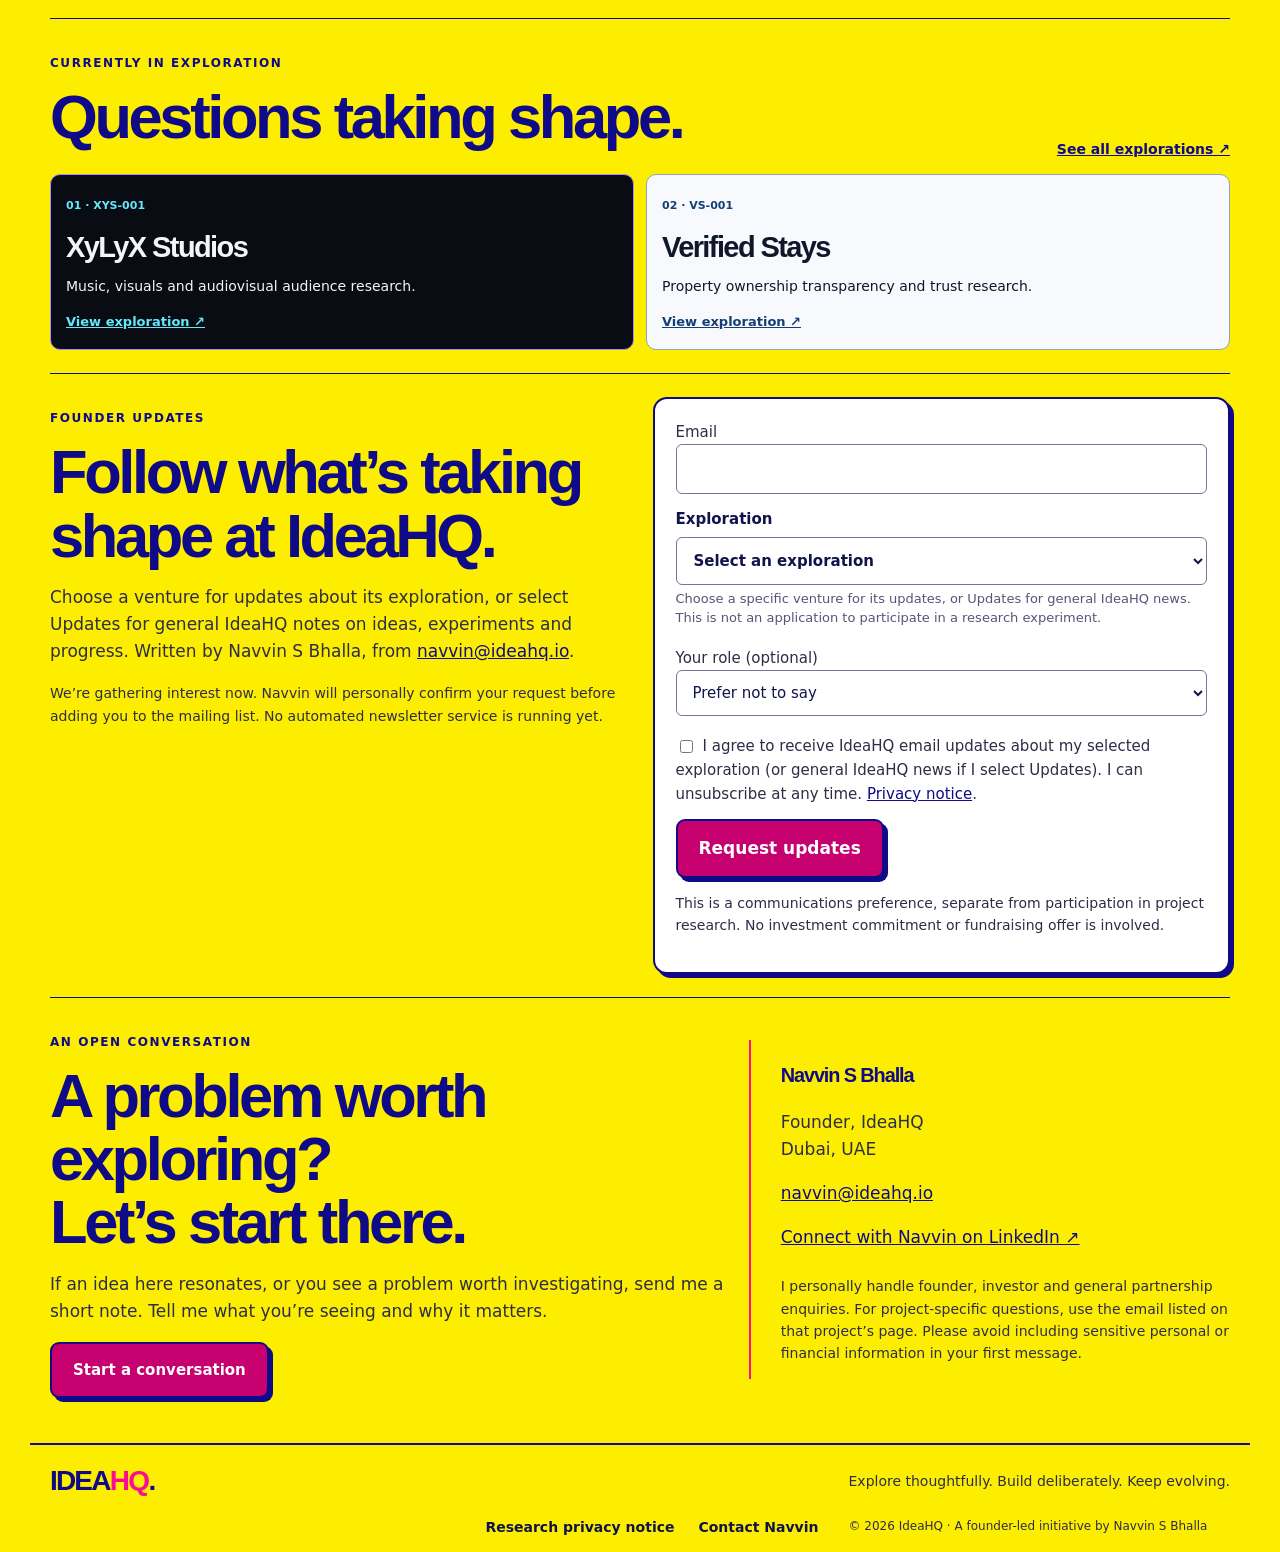
==== commit 5a518ddb: "Remove unclear Proof Arrow and use restrained IdeaHQ hero wordmark" ====
--- a/site/index.html
+++ b/site/index.html
@@ -5,7 +5,7 @@
 <body class="home"><header><a class="brand" href="./">Idea<span>HQ</span><span class="wordmark-dot">.</span></a><nav aria-label="Main navigation"><a href="#perspective">The perspective</a><a href="#process">The process</a><a href="/explorations/">In exploration</a><a href="notes/">IdeaHQ Notes</a><a href="#contact">Contact</a></nav></header>
 <main><section class="home-hero" aria-labelledby="hero-title">
 <div class="hero-topline"><span>IDEAHQ · VENTURE EXPERIMENTATION LAB</span><span class="hero-top-dot" aria-hidden="true"></span></div>
-<div class="hero-headline"><p class="hero-kicker">Ideas revolve. Ventures evolve.</p><h1 id="hero-title">Ideas<br>need<br>proof<span class="hero-punctuation">.</span></h1><div class="hero-logo-lockup" aria-label="IdeaHQ — Venture Experimentation Lab"><img class="hero-logo-mark" src="/assets/ideahq-proof-arrow.svg" alt="" width="88" height="88"><div class="hero-logo-copy"><span class="hero-logo-wordmark">IDEAHQ</span><span class="hero-logo-tagline">VENTURE EXPERIMENTATION LAB</span></div></div></div>
+<div class="hero-headline"><p class="hero-kicker">Ideas revolve. Ventures evolve.</p><h1 id="hero-title">Ideas<br>need<br>proof<span class="hero-punctuation">.</span></h1><div class="hero-logo-lockup" aria-label="IdeaHQ — Venture Experimentation Lab"><div class="hero-logo-copy"><span class="hero-logo-wordmark">IDEAHQ</span><span class="hero-logo-tagline">VENTURE EXPERIMENTATION LAB</span></div></div></div>
 <div class="hero-statement"><div><p class="hero-statement-label">THINK BIGGER. TEST FASTER.</p><p class="hero-statement-main">Before spending on a venture, find out if the idea deserves to be built.</p></div><div class="hero-statement-mark" aria-hidden="true">↗</div></div>
 <div class="hero-bottom"><p>Founder-led exploration. Real questions, lean tests and evidence before commitment.</p><a class="hero-explore-link" href="/explorations/"><span>EXPLORE THE VENTURE LAB</span><span class="hero-arrow" aria-hidden="true">↗</span></a></div>
 </section>
--- a/site/idea-layout.css
+++ b/site/idea-layout.css
@@ -114,9 +114,8 @@
   .home .hero-headline .hero-kicker { font-size:11px; }
 }
 
-/* The Proof Arrow — IdeaHQ's reusable vector mark and compact hero lockup.
-   Desktop only: reserve a real column beside the headline so the mark never
-   overlaps the heading, blue banner or CTA. */
+/* Temporary wordmark-only hero branding. Keep text unobstructed and
+   do not deploy a new icon until its design is approved. */
 .home .hero-headline {
   display:grid;
   grid-template-columns:minmax(0,1.1fr) minmax(0,.9fr);
@@ -130,28 +129,21 @@
   grid-column:2;
   grid-row:1 / 3;
   display:flex;
-  align-items:center;
-  justify-content:center;
-  gap:clamp(12px,1.5vw,22px);
-  align-self:center;
+  justify-content:flex-end;
+  align-items:flex-start;
+  align-self:start;
+  padding:clamp(8px,2vw,22px) 2% 0 0;
   min-width:0;
-  padding:6px 0;
-  color:#0F0A87;
 }
-.home .hero-logo-mark {
-  display:block;flex:none;
-  width:clamp(66px,6.5vw,88px);
-  height:auto;aspect-ratio:1;
-}
-.home .hero-logo-copy {display:flex;flex-direction:column;min-width:0;gap:4px;}
+.home .hero-logo-copy {display:flex;flex-direction:column;align-items:flex-end;text-align:right;gap:5px;min-width:0;}
 .home .hero-logo-wordmark {
-  display:block;font:900 clamp(26px,3vw,41px)/1 var(--ihq-font);
-  letter-spacing:-.065em;color:#0F0A87;white-space:nowrap;
+  display:block;
+  font:900 clamp(25px,2.6vw,36px)/1 var(--ihq-font);
+  letter-spacing:-.065em;color:#0F0A87;
 }
 .home .hero-logo-tagline {
-  font:800 clamp(9px,.85vw,12px)/1.35 var(--ihq-font);
-  letter-spacing:.045em;color:#0F0A87;
-  max-width:185px;
+  font:800 clamp(9px,.78vw,11px)/1.35 var(--ihq-font);
+  letter-spacing:.09em;color:#0F0A87;max-width:240px;
 }
 @media(max-width:1100px) {
   .home .hero-headline {display:block;}
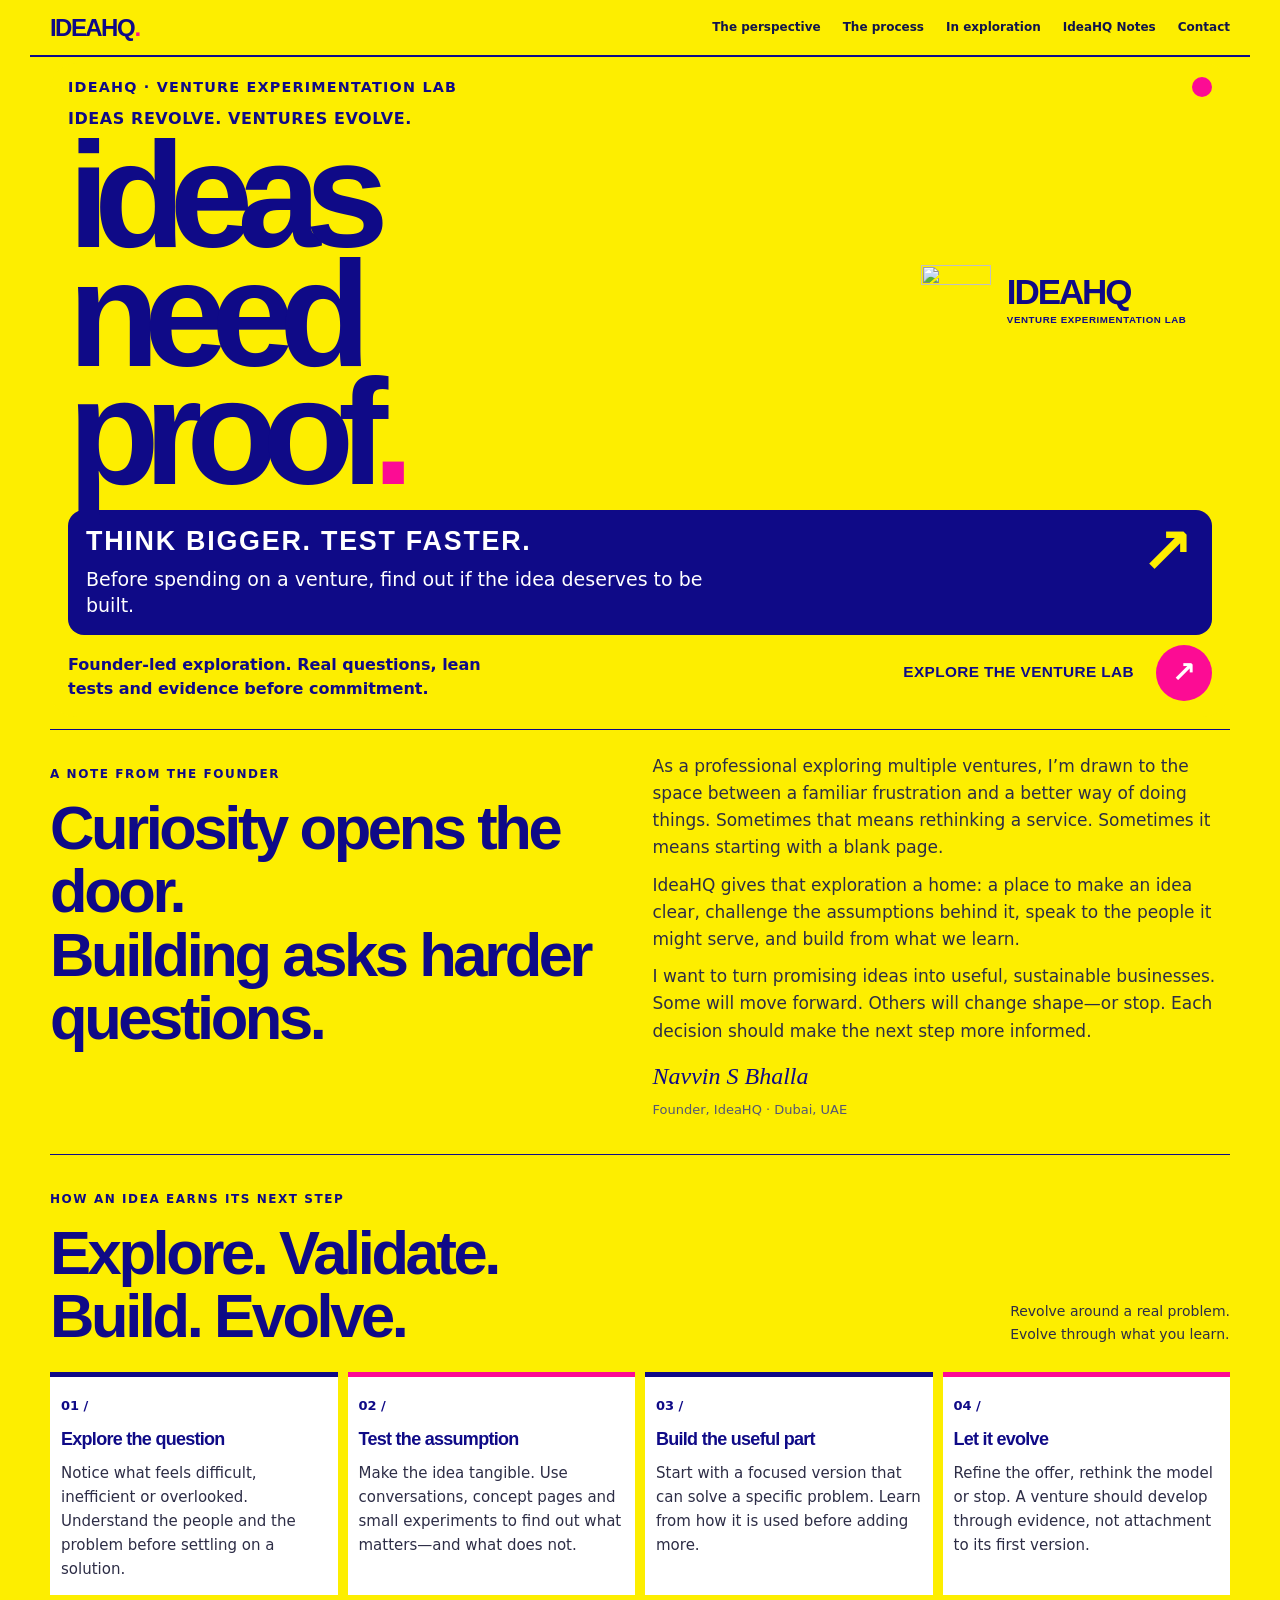
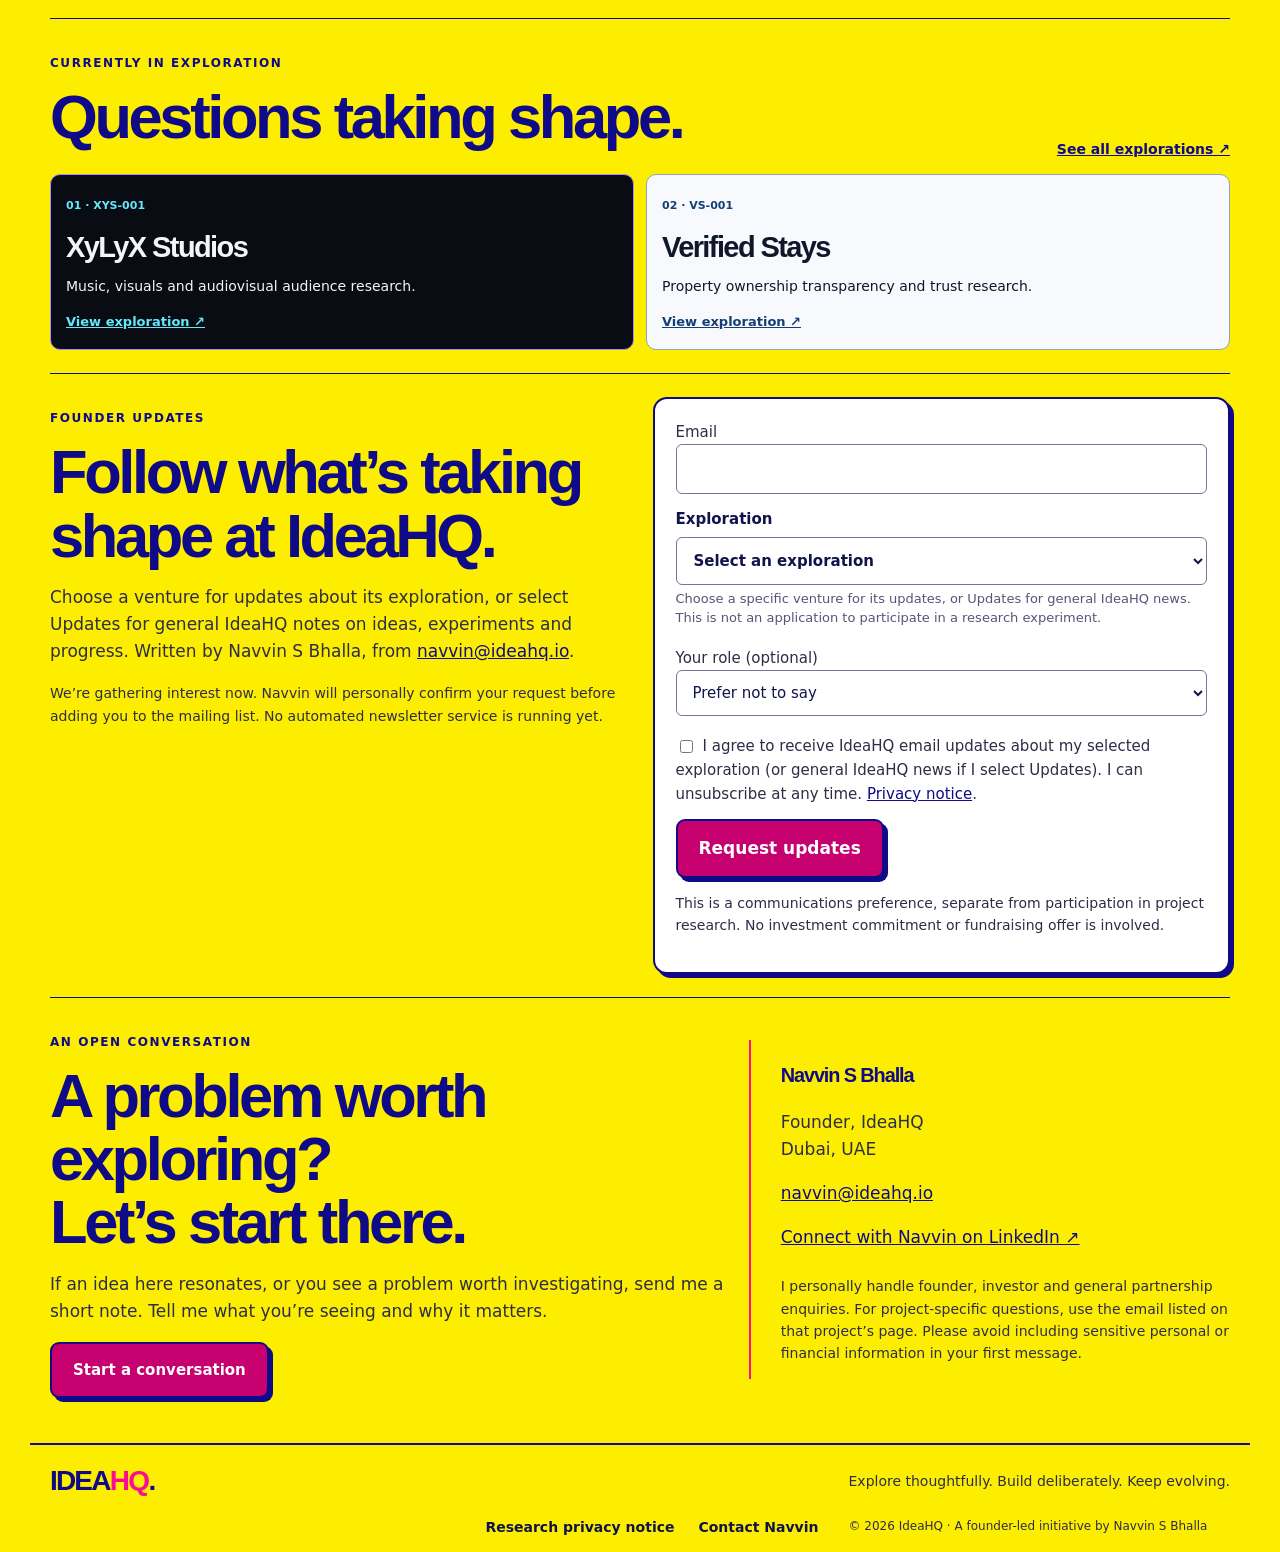
==== commit d706257c: "Replace text-only hero branding with approved Iteration Grid logo" ====
--- a/site/index.html
+++ b/site/index.html
@@ -5,7 +5,7 @@
 <body class="home"><header><a class="brand" href="./">Idea<span>HQ</span><span class="wordmark-dot">.</span></a><nav aria-label="Main navigation"><a href="#perspective">The perspective</a><a href="#process">The process</a><a href="/explorations/">In exploration</a><a href="notes/">IdeaHQ Notes</a><a href="#contact">Contact</a></nav></header>
 <main><section class="home-hero" aria-labelledby="hero-title">
 <div class="hero-topline"><span>IDEAHQ · VENTURE EXPERIMENTATION LAB</span><span class="hero-top-dot" aria-hidden="true"></span></div>
-<div class="hero-headline"><p class="hero-kicker">Ideas revolve. Ventures evolve.</p><h1 id="hero-title">Ideas<br>need<br>proof<span class="hero-punctuation">.</span></h1><div class="hero-logo-lockup" aria-label="IdeaHQ — Venture Experimentation Lab"><div class="hero-logo-copy"><span class="hero-logo-wordmark">IDEAHQ</span><span class="hero-logo-tagline">VENTURE EXPERIMENTATION LAB</span></div></div></div>
+<div class="hero-headline"><p class="hero-kicker">Ideas revolve. Ventures evolve.</p><h1 id="hero-title">Ideas<br>need<br>proof<span class="hero-punctuation">.</span></h1><div class="hero-logo-lockup" aria-label="IdeaHQ — Venture Experimentation Lab"><img class="hero-grid-logo" src="/assets/ideahq-iteration-grid.svg" width="70" height="70" alt=""><div class="hero-logo-copy"><span class="hero-logo-wordmark">IDEAHQ</span><span class="hero-logo-tagline">VENTURE EXPERIMENTATION LAB</span></div></div></div>
 <div class="hero-statement"><div><p class="hero-statement-label">THINK BIGGER. TEST FASTER.</p><p class="hero-statement-main">Before spending on a venture, find out if the idea deserves to be built.</p></div><div class="hero-statement-mark" aria-hidden="true">↗</div></div>
 <div class="hero-bottom"><p>Founder-led exploration. Real questions, lean tests and evidence before commitment.</p><a class="hero-explore-link" href="/explorations/"><span>EXPLORE THE VENTURE LAB</span><span class="hero-arrow" aria-hidden="true">↗</span></a></div>
 </section>
--- a/site/idea-layout.css
+++ b/site/idea-layout.css
@@ -114,8 +114,8 @@
   .home .hero-headline .hero-kicker { font-size:11px; }
 }
 
-/* Temporary wordmark-only hero branding. Keep text unobstructed and
-   do not deploy a new icon until its design is approved. */
+/* Approved Iteration Grid logo: SVG mark with a proportional text lockup.
+   The full lockup stays in its own hero grid column and cannot overlap the H1. */
 .home .hero-headline {
   display:grid;
   grid-template-columns:minmax(0,1.1fr) minmax(0,.9fr);
@@ -129,23 +129,26 @@
   grid-column:2;
   grid-row:1 / 3;
   display:flex;
+  align-items:center;
   justify-content:flex-end;
-  align-items:flex-start;
-  align-self:start;
-  padding:clamp(8px,2vw,22px) 2% 0 0;
+  align-self:center;
+  gap:clamp(10px,1.25vw,18px);
   min-width:0;
+  padding:0 clamp(8px,2vw,40px) 0 0;
+  color:#0F0A87;
 }
-.home .hero-logo-copy {display:flex;flex-direction:column;align-items:flex-end;text-align:right;gap:5px;min-width:0;}
+.home .hero-grid-logo {display:block;width:clamp(54px,5.6vw,70px);height:auto;aspect-ratio:1;flex:none;}
+.home .hero-logo-copy {display:flex;flex-direction:column;min-width:0;gap:4px;text-align:left;align-items:flex-start;}
 .home .hero-logo-wordmark {
-  display:block;
-  font:900 clamp(25px,2.6vw,36px)/1 var(--ihq-font);
-  letter-spacing:-.065em;color:#0F0A87;
+  display:block;font:900 clamp(26px,2.8vw,35px)/1 var(--ihq-font);
+  letter-spacing:-.06em;color:#0F0A87;white-space:nowrap;
 }
 .home .hero-logo-tagline {
-  font:800 clamp(9px,.78vw,11px)/1.35 var(--ihq-font);
-  letter-spacing:.09em;color:#0F0A87;max-width:240px;
+  display:block;font:800 clamp(9px,.76vw,10px)/1.35 var(--ihq-font);
+  letter-spacing:.06em;color:#0F0A87;
+  max-width:205px;
 }
-@media(max-width:1100px) {
+@media(max-width:1200px) {
   .home .hero-headline {display:block;}
   .home .hero-logo-lockup {display:none;}
 }
